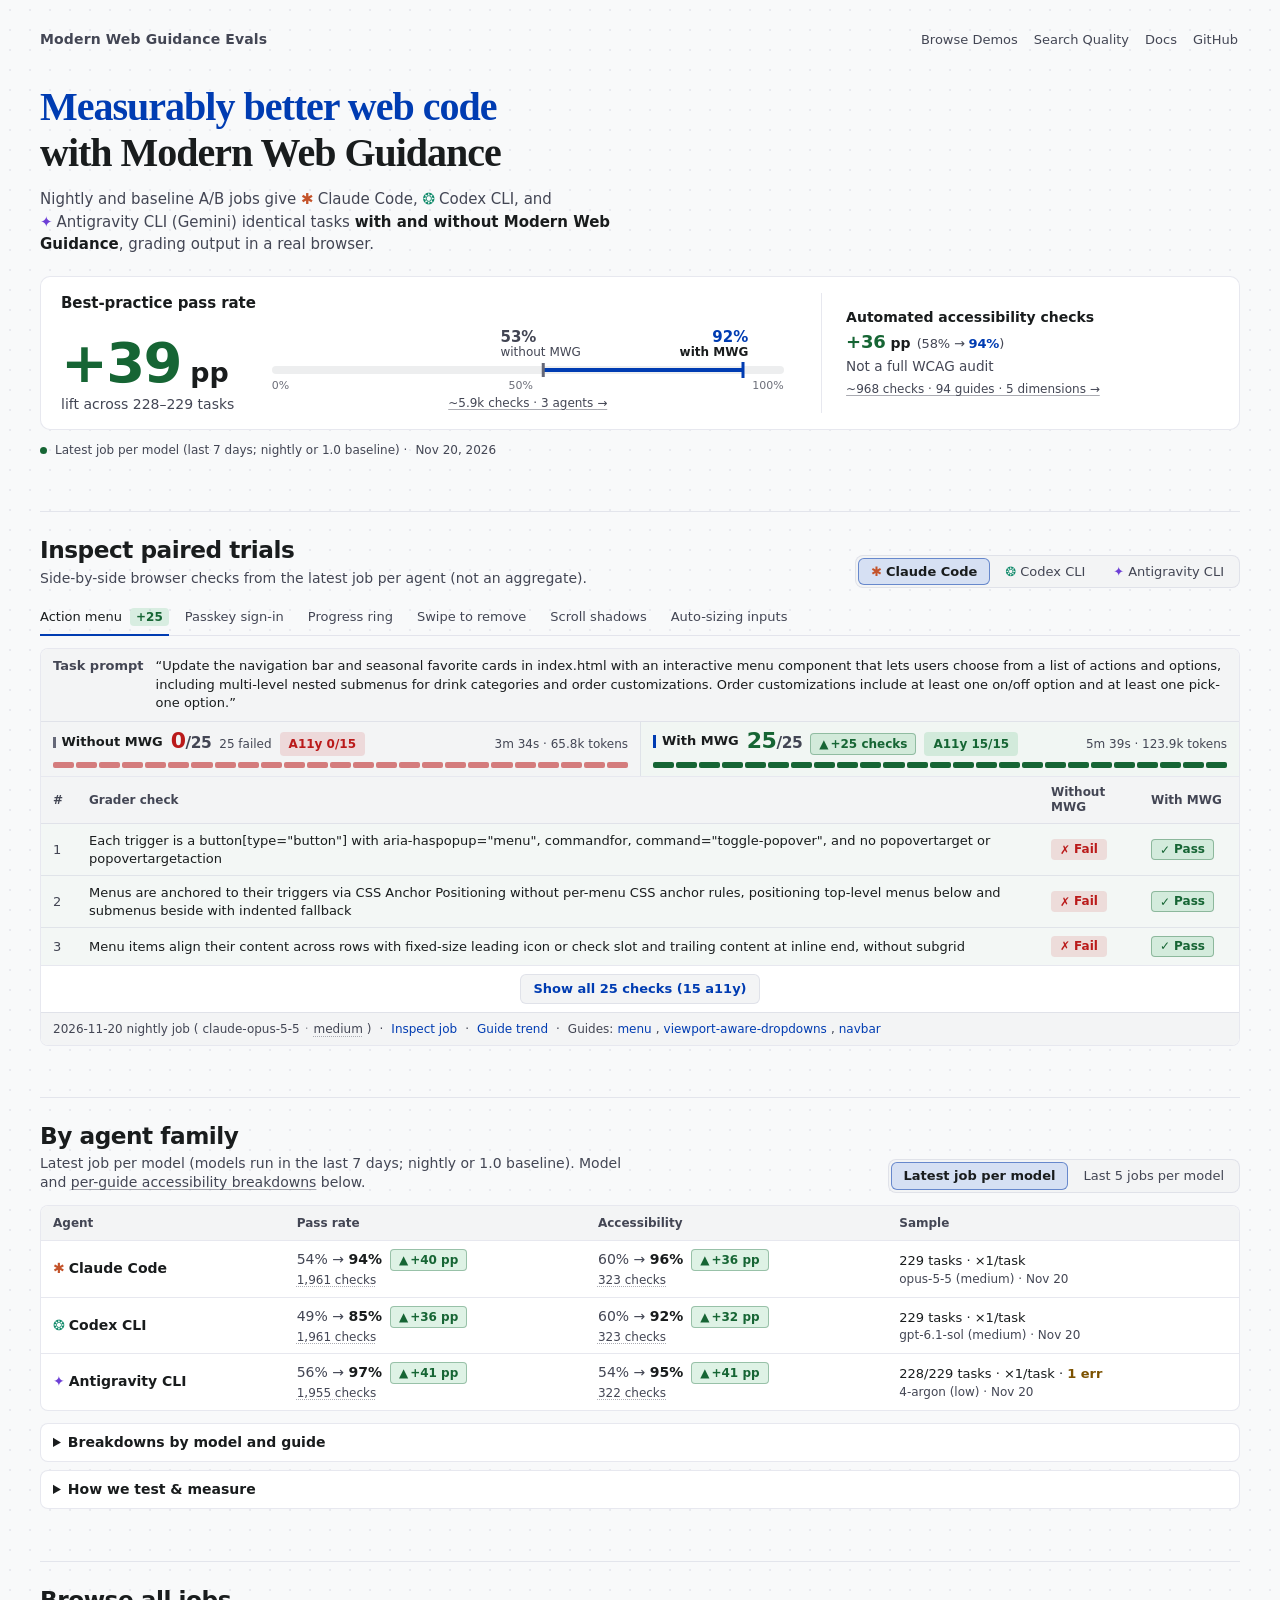
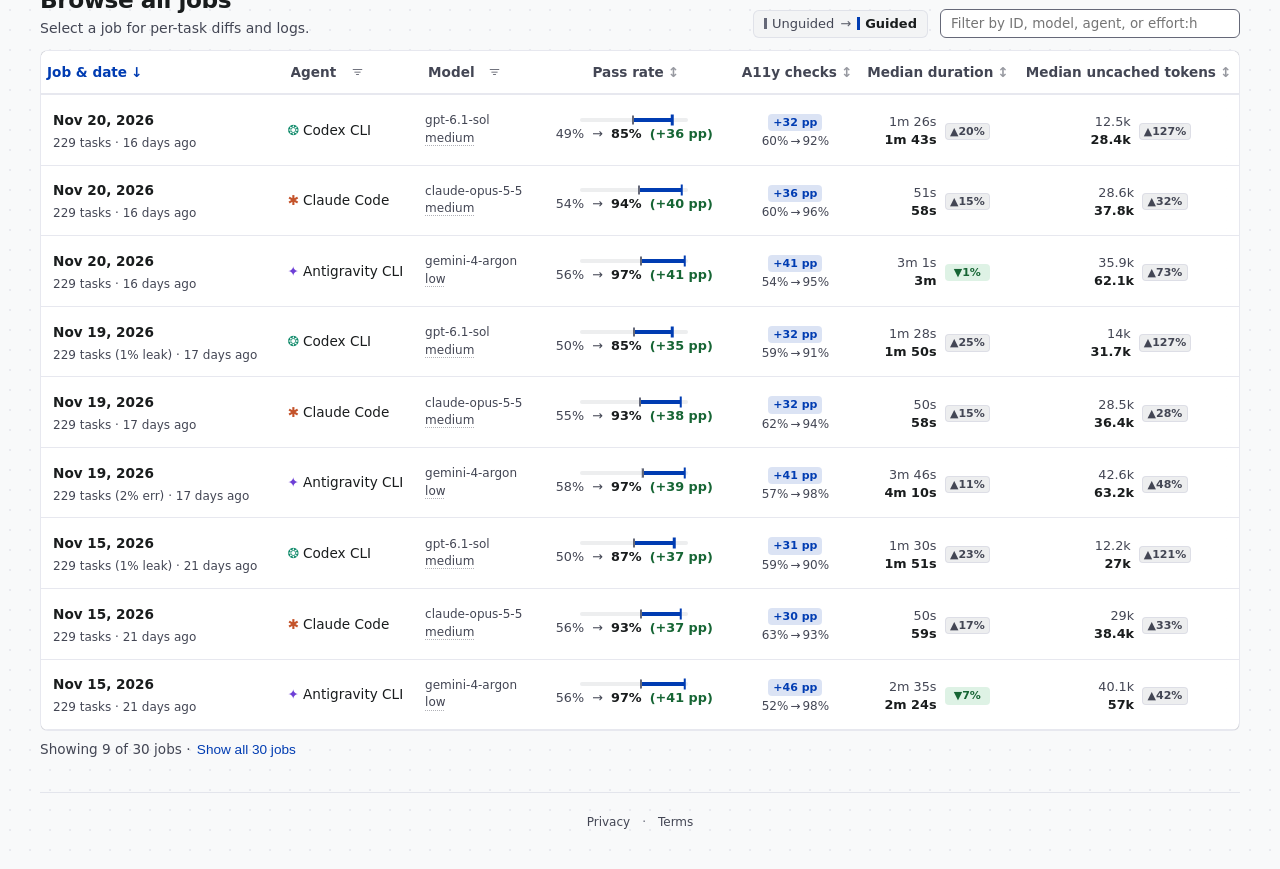
==== index.html @ 7ffd59d2 "Deploy Modern Web Guidance dashboard and demos to GitHub Pages" ====
<!DOCTYPE html>
<html lang="en">
<head>
  <meta charset="UTF-8">
  <meta name="viewport" content="width=device-width, initial-scale=1.0">
  <meta name="text-scale" content="scale">
  <meta name="referrer" content="strict-origin-when-cross-origin">
  <meta name="color-scheme" content="light dark">
  <meta name="theme-color" content="#f8f9fa" media="(prefers-color-scheme: light)">
  <meta name="theme-color" content="#111418" media="(prefers-color-scheme: dark)">
  <meta name="description" content="Modern Web Guidance Evaluation Dashboard: Compare guided vs. unguided AI coding agent pass rates, automated accessibility check pass rates, completion time, and token efficiency across benchmark jobs.">
  <meta property="og:site_name" content="Modern Web Guidance Evals">
  <meta property="og:type" content="website">
  <meta property="og:title" content="Modern Web Guidance Evals: Measurably better web code with Modern Web Guidance">
  <meta property="og:description" content="Compare guided vs. unguided AI coding agent pass rates, automated accessibility check pass rates, completion time, and token efficiency across benchmark jobs.">
  <meta property="og:url" content="https://googlechrome.github.io/modern-web-guidance-src/">
  <meta property="og:image" content="https://googlechrome.github.io/modern-web-guidance-src/og-image.png">
  <meta property="og:image:type" content="image/png">
  <meta property="og:image:width" content="2400">
  <meta property="og:image:height" content="1260">
  <meta property="og:image:alt" content="Modern Web Guidance Evals: Lantern logo beside a dumbbell chart illustrating paired A/B pass-rate lift with Modern Web Guidance across Claude Code, Codex CLI, and Antigravity CLI.">
  <meta name="twitter:card" content="summary_large_image">
  <meta name="twitter:title" content="Modern Web Guidance Evals: Measurably better web code with Modern Web Guidance">
  <meta name="twitter:description" content="Compare guided vs. unguided AI coding agent pass rates, automated accessibility check pass rates, completion time, and token efficiency across benchmark jobs.">
  <meta name="twitter:image" content="https://googlechrome.github.io/modern-web-guidance-src/og-image.png">
  <meta name="twitter:image:alt" content="Modern Web Guidance Evals: Lantern logo beside a dumbbell chart illustrating paired A/B pass-rate lift with Modern Web Guidance across Claude Code, Codex CLI, and Antigravity CLI.">
  <title>Modern Web Guidance Evals: Measurably better web code with Modern Web Guidance</title>
  <link rel="icon" type="image/svg+xml" href="favicon.svg">
  <link rel="preconnect" href="https://storage.googleapis.com" crossorigin>
  <link rel="stylesheet" href="dashboard.css">
  <link rel="stylesheet" href="landing.css">
  <link rel="stylesheet" href="hero.css">
  <link rel="stylesheet" href="showcase.css">
  <script src="https://accounts.google.com/gsi/client" async defer></script>
</head>
<body>
  <div class="landing-container">
    <header class="header-nav">
      <a href="#main-content" class="skip-link visually-hidden">Skip to main content</a>
      <div>
        <h1 class="landing-title">Modern Web Guidance Evals</h1>
      </div>
      <div class="header-actions">
        <nav class="header-links" aria-label="Project links">
          <a href="demos/" class="header-link">Browse Demos</a>
          <a href="search/" class="header-link">Search Quality</a>
          <a href="https://developer.chrome.com/docs/modern-web-guidance" class="header-link" rel="noopener">Docs</a>
          <a href="https://github.com/GoogleChrome/modern-web-guidance-src" class="header-link" rel="noopener">GitHub</a>
        </nav>
        <button id="auth-btn" class="secondary-btn" type="button" style="display: none;" aria-label="Sign in with Google">
          Sign in<span class="auth-btn-long"> with Google</span>
        </button>
      </div>
    </header>
    <main id="main-content" tabindex="-1">
      <section id="hero" class="hero" aria-labelledby="hero-heading" aria-busy="true">
        <div class="hero-top">
          <h2 id="hero-heading" class="hero-heading"><span class="hero-accent">Measurably better web code</span> with Modern Web Guidance</h2>
          <p class="hero-lede">
            Nightly and baseline A/B jobs give <span id="hero-lede-agents"><span class="agent-badge claude" aria-hidden="true">✱</span>Claude Code, <span class="agent-badge openai" aria-hidden="true">❂</span>Codex CLI, and <span class="agent-badge gemini" aria-hidden="true">✦</span>Antigravity CLI</span> identical tasks <strong>with and without Modern Web Guidance</strong>, grading output in a real browser.
          </p>
        </div>
        <p id="hero-live" class="visually-hidden" role="status" aria-live="polite"></p>
        <div id="hero-status" class="hero-status" hidden>
          <span id="hero-status-text"></span>
          <button id="hero-auth-btn" class="primary-btn" type="button" hidden>Sign in with Google</button>
        </div>
        <ul id="hero-takeaways" class="hero-takeaways" role="list" aria-label="Headline results">
          <li class="takeaway takeaway-primary" data-metric="overall">
            <h3 class="takeaway-label">Best-practice pass rate</h3>
            <p class="takeaway-figure">…</p>
            <p class="takeaway-statement">pass-rate lift</p>
            <p class="takeaway-qualifier">Loading…</p>
          </li>
          <li class="takeaway takeaway-secondary" data-metric="a11y">
            <h3 class="takeaway-label">Automated accessibility checks</h3>
            <p class="takeaway-figure">…</p>
            <p class="takeaway-statement">Not a full WCAG audit</p>
            <p class="takeaway-qualifier">Loading…</p>
          </li>
        </ul>
        <p id="hero-eyebrow" class="hero-eyebrow">Latest jobs per model · loading…</p>
      </section>
      <section id="ab-spotlight" class="ab-spotlight page-section" aria-labelledby="ab-spotlight-heading" aria-busy="true">
        <div class="ab-spotlight-header">
          <div class="ab-spotlight-titles">
            <h2 id="ab-spotlight-heading" class="ab-spotlight-heading section-heading">Inspect paired trials</h2>
            <p class="ab-spotlight-sub">Side-by-side browser checks from the latest job per agent (not an aggregate).</p>
          </div>
          <div class="ab-toolbar-controls">
            <fieldset id="ab-agent-pills" class="ab-agent-pills" aria-controls="ab-comparison-frame">
              <legend class="visually-hidden">Select coding agent</legend>
            </fieldset>
          </div>
        </div>
        <fieldset id="ab-task-pills" class="ab-task-pills" aria-controls="ab-comparison-frame">
          <legend class="visually-hidden">Select evaluation task</legend>
        </fieldset>
        <div id="ab-comparison-frame" class="ab-comparison-frame">
          <div class="ab-prompt-banner">
            <span class="ab-prompt-kicker">Task prompt</span>
            <p id="ab-prompt-text" class="ab-prompt-text">Loading task prompt…</p>
          </div>
          <div class="ab-scorecard-grid">
            <div id="ab-score-unguided" class="ab-score-card unguided" role="region" aria-label="Unguided trial evaluation result"></div>
            <div id="ab-score-guided" class="ab-score-card guided" role="region" aria-label="Guided trial evaluation result"></div>
          </div>
          <div id="ab-checks-content"></div>
          <div class="ab-frame-footer">
            <div id="ab-run-provenance" class="ab-run-provenance"></div>
          </div>
        </div>
      </section>
      <section id="agents-section" class="hero-agents page-section" aria-labelledby="agents-heading">
        <div class="hero-agents-header">
          <div class="hero-agents-intro">
            <h2 id="agents-heading" class="hero-agents-heading section-heading">By agent family</h2>
            <p class="hero-agents-note"><span id="hero-agents-window-note">Latest job per model (models run in the last 7 days; nightly or 1.0 baseline).</span> Model and <a href="#a11y-guides" class="takeaway-action-link" data-open-guides="a11y">per-guide accessibility breakdowns</a> below.</p>
          </div>
          <fieldset id="agents-window-toggle" class="window-pill-toggle" hidden>
            <legend class="visually-hidden">Agent summary window</legend>
            <label class="window-pill-btn"><input type="radio" name="agents-window" value="1" checked>Latest job per model</label>
            <label class="window-pill-btn"><input type="radio" name="agents-window" value="5" id="agents-window-multi"><span id="agents-window-multi-label">Last 5 jobs per model</span></label>
          </fieldset>
        </div>
        <div class="agent-table-wrap" tabindex="0" role="region" aria-labelledby="agent-table-caption">
          <table class="agent-table">
            <caption id="agent-table-caption" class="visually-hidden">Latest job per model by agent family. Unguided → guided.</caption>
            <thead>
              <tr>
                <th scope="col">Agent</th>
                <th scope="col">Pass rate</th>
                <th scope="col">Accessibility</th>
                <th scope="col">Sample</th>
              </tr>
            </thead>
            <tbody id="agent-table-body">
              <tr><th scope="row">Loading…</th><td data-label="Pass rate">—</td><td data-label="Accessibility">—</td><td data-label="Sample">—</td></tr>
            </tbody>
          </table>
        </div>
        <div class="hero-drawers">
          <details class="insights-drawer" id="breakdowns">
            <summary class="insights-summary">Breakdowns by model and guide</summary>
            <div class="insights-controls">
              <div class="insights-window">
                <label for="insights-limit-input">Last</label>
                <input type="number" id="insights-limit-input" value="5" min="1" max="365" autocomplete="off">
                <span>days</span>
                <label class="toggle-label" for="insights-show-all-check"><input type="checkbox" id="insights-show-all-check"> All jobs</label>
              </div>
              <fieldset class="metric-mode-toggle">
                <legend class="visually-hidden">Comparison check scope</legend>
                <label id="insights-mode-all" class="metric-mode-btn"><input type="radio" name="insights-mode" value="all" checked>All checks</label>
                <label id="insights-mode-a11y" class="metric-mode-btn"><input type="radio" name="insights-mode" value="a11y">Accessibility checks</label>
              </fieldset>
            </div>
            <div id="insights-container" class="insights-grid"></div>
          </details>
          <details class="hero-method" id="hero-method">
            <summary>How we test &amp; measure</summary>
            <div class="hero-method-body">
              <dl>
                <div class="method-item">
                  <dt>Controlled A/B tasks</dt>
                  <dd>Each task pairs a starter web app with a feature prompt (for example, "add search-term highlighting"). Every agent, model, and prompt runs twice: once <strong>without MWG</strong> and once <strong>with MWG</strong> installed as a skill.</dd>
                </div>
                <div class="method-item">
                  <dt>Grading &amp; pass rate</dt>
                  <dd>Playwright opens the finished app in a real browser and checks the DOM, styles, and source against each requirement. Pass rate is checks passed divided by checks run (trials that encounter an infrastructure error or time out before grading are left out, along with their paired trial). Lift is shown in <strong>percentage points (pp)</strong>: 25% → 90% is +65 pp.</dd>
                </div>
                <div class="method-item">
                  <dt>Do graders penalize valid alternative code in "Without MWG"?</dt>
                  <dd>Graders assert rendered browser behavior and spec-compliant accessibility semantics (such as computed roles, focus movement, and keyboard interaction) rather than guide-specific variable names or markup structure. When an audit finds a grader that rejects a valid alternative implementation, we broaden the check in the <a href="https://github.com/GoogleChrome/modern-web-guidance-src" rel="noopener">open-source repository</a> and re-score the job.</dd>
                </div>
                <div class="method-item">
                  <dt>Why isn't "With MWG" 100%?</dt>
                  <dd>Task prompts never mention MWG, so the agent has to recognize when a guide applies and follow every detail. Misses come from skipped steps (such as an older-browser fallback), missed guide lookups (see <a href="search/">Search Quality</a>), or strict grader edge cases.</dd>
                </div>
                <div class="method-item">
                  <dt>Automated accessibility checks</dt>
                  <dd>Pass rate across automated browser checks verifying foundational platform mechanics across five dimensions: keyboard support, focus and <code>inert</code>, <code>prefers-reduced-motion</code> and contrast, ARIA roles and states, and form labels. Automated checks catch common AI omissions in code but only cover a subset of accessibility requirements—they do not measure full WCAG compliance or replace manual and assistive-technology testing.</dd>
                </div>
                <div class="method-item">
                  <dt>Task duration</dt>
                  <dd>Median coding time per task, excluding browser grading. Reported per agent because CLIs run differently.</dd>
                </div>
                <div class="method-item">
                  <dt>Token usage (uncached)</dt>
                  <dd>Multi-step agents re-send cached conversation history on every turn, inflating raw totals. We report <strong>uncached tokens</strong> (<code>total − cached</code>) to measure new input and output per task.</dd>
                </div>
                <div class="method-item">
                  <dt>Canonical benchmark jobs (nightly &amp; 1.0 baseline)</dt>
                  <dd>Automated nightly jobs (<code>nightly-&lt;date&gt;-&lt;agent&gt;</code>) and curated 1.0 baseline evaluations run the full task set. Headline numbers pool the <span id="method-recent-n">latest job per model</span> across agent families for models run in the last 7 days<span id="method-agents"></span>.</dd>
                </div>
                <div class="method-item">
                  <dt>Open-source benchmark</dt>
                  <dd>Guides, base apps, prompts, and Playwright graders live in <a href="https://github.com/GoogleChrome/modern-web-guidance-src" rel="noopener">GoogleChrome/modern-web-guidance-src</a>.</dd>
                </div>
              </dl>
            </div>
          </details>
        </div>
      </section>

      <section id="browse-section" class="browse-section page-section" aria-labelledby="browse-heading">
        <div class="browse-header">
          <div class="browse-intro">
            <h2 id="browse-heading" class="browse-title section-heading">Browse all jobs</h2>
            <p class="browse-subtitle">Select a job for per-task diffs and logs.</p>
          </div>
          <div class="browse-controls">
            <p class="runs-metric-pill" aria-hidden="true">
              <span class="runs-metric-item unguided"><span class="legend-dot unguided"></span>Unguided</span>
              <span class="runs-metric-arrow">→</span>
              <strong class="runs-metric-item guided"><span class="legend-dot guided"></span>Guided</strong>
            </p>
            <label class="toggle-label" for="scheduled-only-check" id="scheduled-only-label">
              <input type="checkbox" id="scheduled-only-check" checked>
              Scheduled only
            </label>
            <input type="search" id="filter-search" class="eval-filter-input" list="runs-filter-datalist" placeholder="Filter by ID, model, agent, or effort:high…" autocomplete="off" aria-label="Filter jobs by ID, model, agent, or effort">
            <datalist id="runs-filter-datalist"></datalist>
          </div>
        </div>
        <div class="mobile-suites-controls" aria-label="Sort and filter jobs">
          <label for="mobile-sort-select" class="visually-hidden">Sort jobs</label>
          <select id="mobile-sort-select" class="header-filter-select header-filter-select-left">
            <option value="date:desc">Sort: Newest</option>
            <option value="date:asc">Sort: Oldest</option>
            <option value="uplift:desc">Sort: Pass-rate lift</option>
            <option value="a11y:desc">Sort: A11y lift</option>
            <option value="time:asc">Sort: Shortest duration</option>
            <option value="tokens:asc">Sort: Fewest tokens</option>
          </select>
          <label for="mobile-filter-agent" class="visually-hidden">Filter jobs by agent</label>
          <select id="mobile-filter-agent" class="header-filter-select header-filter-select-left">
            <option value="all">All agents</option>
            <optgroup label="Select agent" id="mobile-filter-agent-group"></optgroup>
          </select>
        </div>
        <div class="suites-table-container">
          <table class="suites-table">
            <caption class="visually-hidden">Evaluation jobs comparing unguided and guided results. Pass-rate change in percentage points (pp); duration and token change in %, lower is better.</caption>
            <thead>
              <tr>
                <th scope="col" class="col-suite" aria-sort="descending"><button type="button" class="sort-btn" data-sort="date">Job &amp; date</button></th>
                <th scope="col" class="col-agent">
                  <label for="filter-agent" class="visually-hidden">Filter by agent</label>
                  <select id="filter-agent" class="header-filter-select header-filter-select-left"><option value="all">Agent</option><optgroup label="Select agent" id="filter-agent-group"></optgroup></select>
                </th>
                <th scope="col" class="col-model">
                  <label for="filter-model" class="visually-hidden">Filter by model</label>
                  <select id="filter-model" class="header-filter-select header-filter-select-left"><option value="all">Model</option><optgroup label="Select model" id="filter-model-group"></optgroup></select>
                </th>
                <th scope="col" class="col-metric"><button type="button" class="sort-btn" data-sort="uplift">Pass rate</button></th>
                <th scope="col" class="col-metric"><button type="button" class="sort-btn" data-sort="a11y">A11y checks</button></th>
                <th scope="col" class="col-metric"><button type="button" class="sort-btn" data-sort="time">Median duration</button></th>
                <th scope="col" class="col-metric"><button type="button" class="sort-btn" data-sort="tokens">Median uncached tokens</button></th>
                <th scope="col" id="header-source">
                  <label for="filter-source" class="visually-hidden">Filter by source</label>
                  <select id="filter-source" class="header-filter-select"><option value="all">Source</option><optgroup label="Select source"><option value="local">Local</option><option value="remote">Remote</option></optgroup></select>
                </th>
              </tr>
            </thead>
            <tbody id="suites-list"></tbody>
          </table>
        </div>
        <p id="suites-count" class="suites-count" aria-live="polite"></p>
      </section>

      <div id="empty-state" class="empty-state" hidden>
        <p>No evaluation jobs found yet. Run an evaluation to get started.</p>
      </div>
    </main>

    <footer class="site-legal-footer">
      <nav aria-label="Legal and privacy links" class="site-legal-nav">
        <a href="https://policies.google.com/privacy" class="site-legal-link" rel="noopener">Privacy</a>
        <span class="site-legal-sep" aria-hidden="true">·</span>
        <a href="https://policies.google.com/terms" class="site-legal-link" rel="noopener">Terms</a>
      </nav>
    </footer>
  </div>

  <div id="barbell-tooltip" class="barbell-tooltip" popover="hint" role="tooltip"></div>
  <div id="effort-tooltip" class="hint-popover" popover="hint" role="tooltip"></div>

  <script type="module">
    // Conditional polyfills for popover (#filter-menu, #barbell-tooltip, hint popovers), CSS anchor
    // positioning, and interestfor (barbell preview, breakdown hints), only loaded where the native feature is missing.
    // Vendored copies (MWG secure-external-subresources): this origin holds the GCS OAuth token, so it
    // must not run unpinned third-party code from a CDN. See vendor/README.md for versions.
    // Known polyfill limit: its touch long-press only matches button[interestfor], so without native
    // interestfor (Firefox, Safari) the <a interestfor> triggers (.uplift-link, .a11y-link,
    // .pivot-link) don't preview on touch. Their content stays reachable by following the link.
    if (!HTMLButtonElement.prototype.hasOwnProperty("interestForElement")) {
      import("./vendor/interestfor.js").catch(() => {});
    }
    if (!HTMLElement.prototype.hasOwnProperty("popover")) {
      import("./vendor/popover-polyfill.js").catch(() => {});
    }
    if (!("anchorName" in document.documentElement.style)) {
      import("./vendor/css-anchor-positioning.js").catch(() => {});
    }
  </script>
  <script type="module" src="analytics.js"></script>
  <script type="module" src="hero.js"></script>
  <script type="module" src="showcase.js"></script>
  <script type="module" src="landing.js"></script>
</body>
</html>
---- dashboard.css ----
/* this file is shared by both landing and dashboard */
/* its also the only styles loaded for dashboard */

@layer reset, base, theme, components, utilities;
@layer reset {
*, *::before, *::after { box-sizing: border-box; }
}

:root {
  color-scheme: light dark;
  --color-surface: light-dark(#f8f9fa, #111418);
  --color-surface-container-lowest: light-dark(#ffffff, #1b1f25);
  --color-surface-container-low: light-dark(#f3f4f5, #1f242b);
  --color-surface-container: light-dark(#edeeef, #272d35);
  --color-on-surface: light-dark(#191c1d, #e4e7ec);
  --color-on-surface-variant: light-dark(#434654, #aeb4c0);
  --color-primary: light-dark(#003cb2, #a9c4ff);
  --color-primary-container: light-dark(#2454d4, #2e62e0);
  --color-on-primary: light-dark(#ffffff, #0b1a3f);
  --color-outline: light-dark(#656878, #8b8f9c);
  --color-outline-variant: light-dark(rgba(196, 197, 215, 0.4), rgba(196, 197, 215, 0.18));
  --color-accent-success: light-dark(#166534, #5fd38a);
  --color-accent-success-bg: light-dark(rgba(22, 163, 74, 0.14), rgba(95, 211, 138, 0.16));
  --color-accent-failure: light-dark(#ba1a1a, #ff8a80);
  --color-accent-failure-bg: light-dark(rgba(186, 26, 26, 0.12), rgba(255, 138, 128, 0.16));
  --color-accent-warning: light-dark(#7c5200, #d29922);
  --color-accent-warning-bg: light-dark(rgba(124, 82, 0, 0.12), rgba(210, 153, 34, 0.16));
  --color-accent-leak: light-dark(#6d28d9, #c4b5fd);
  --color-accent-leak-bg: light-dark(rgba(109, 40, 217, 0.12), rgba(196, 181, 253, 0.16));
  --color-shadow: light-dark(rgba(0, 0, 0, 0.15), rgba(0, 0, 0, 0.55));
  --color-grid-dot: light-dark(rgba(196, 197, 215, 0.3), rgba(196, 197, 215, 0.08));

  /* Border Radius */
  --radius-default: 6px;

  /* Legacy Mapping for Smooth Transition */
  --bg-color: var(--color-surface);
  --bg-primary: var(--color-surface);
  --bg-secondary: var(--color-surface-container-low);
  --bg-tertiary: var(--color-surface-container);
  --card-bg: var(--color-surface-container-lowest);
  --text-primary: var(--color-on-surface);
  --text-secondary: var(--color-on-surface-variant);
  --accent-color: var(--color-primary);
  --accent-primary: var(--color-primary);
  --accent-success: var(--color-accent-success);
  --accent-failure: var(--color-accent-failure);
  --accent-warning: var(--color-accent-warning);
  --border-color: var(--color-outline-variant);
  --color-field-border: var(--color-outline);
  --hover-bg: var(--color-surface-container-low);
  --glass-bg: light-dark(rgba(255, 255, 255, 0.7), rgba(27, 31, 37, 0.7));

  /* Typography Fallbacks */
  --font-sans: system-ui, -apple-system, BlinkMacSystemFont, "Segoe UI", Roboto, sans-serif;
  --font-serif: Georgia, "Times New Roman", Times, serif;

  /* Spacing Primitives */
  --space-1: 0.25rem;
  --space-2: 0.5rem;
  --space-3: 0.75rem;
  --space-4: 1rem;
  --space-5: 1.25rem;
  --space-6: 1.5rem;
  --space-8: 2rem;

  /* Spacing Tokens Mapping */
  --spacing-xxs: var(--space-1);
  --spacing-xs: var(--space-1);
  --spacing-sm: var(--space-2);
  --spacing-md: var(--space-2);
  --spacing-lg: var(--space-3);
  --spacing-xl: var(--space-3);
  --spacing-xxl: var(--space-4);
  --spacing-xxxl: var(--space-5);
  --spacing-giant: var(--space-8);

  /* Font Size Tokens */
  --font-xs: 0.75rem;
  --font-sm: 0.75rem;
  --font-base: 0.8rem;
  --font-md: 0.85rem;
  --font-lg: 0.9rem;
  --font-xl: 1rem;
}

@supports not (color: light-dark(#000, #fff)) {
:root { --color-surface: #f8f9fa; --color-surface-container-lowest: #ffffff; --color-surface-container-low: #f3f4f5; --color-surface-container: #edeeef; --color-on-surface: #191c1d; --color-on-surface-variant: #434654; --color-primary: #003cb2; --color-primary-container: #2454d4; --color-on-primary: #ffffff; --color-outline: #656878; --color-outline-variant: rgba(196, 197, 215, 0.4); --color-accent-success: #166534; --color-accent-success-bg: rgba(22, 163, 74, 0.14); --color-accent-failure: #ba1a1a; --color-accent-failure-bg: rgba(186, 26, 26, 0.12); --color-accent-warning: #7c5200; --color-accent-warning-bg: rgba(124, 82, 0, 0.12); --color-accent-leak: #6d28d9; --color-accent-leak-bg: rgba(109, 40, 217, 0.12); --color-shadow: rgba(0, 0, 0, 0.15); --color-grid-dot: rgba(196, 197, 215, 0.3); --glass-bg: rgba(255, 255, 255, 0.7); }
  @media (prefers-color-scheme: dark) {
:root { --color-surface: #111418; --color-surface-container-lowest: #1b1f25; --color-surface-container-low: #1f242b; --color-surface-container: #272d35; --color-on-surface: #e4e7ec; --color-on-surface-variant: #aeb4c0; --color-primary: #a9c4ff; --color-primary-container: #2e62e0; --color-on-primary: #0b1a3f; --color-outline: #8b8f9c; --color-outline-variant: rgba(196, 197, 215, 0.18); --color-accent-success: #5fd38a; --color-accent-success-bg: rgba(95, 211, 138, 0.16); --color-accent-failure: #ff8a80; --color-accent-failure-bg: rgba(255, 138, 128, 0.16); --color-accent-warning: #d29922; --color-accent-warning-bg: rgba(210, 153, 34, 0.16); --color-accent-leak: #c4b5fd; --color-accent-leak-bg: rgba(196, 181, 253, 0.16); --color-shadow: rgba(0, 0, 0, 0.55); --color-grid-dot: rgba(196, 197, 215, 0.08); --glass-bg: rgba(27, 31, 37, 0.7); }
  }
}
::selection { background: color-mix(in oklab, var(--color-primary) 22%, transparent); color: var(--color-on-surface); }
@media (prefers-reduced-motion: reduce) {
.secondary-btn, .stat-card, .test-card, .pass-rate-fill, .task-accordion, .task-accordion-header, .dog-ear-card, .hint-popover, .mode-toggle-btn, .metric-mode-btn, .suite-table-row, .suite-table-row th, .insights-table tr, .pivot-filter-btn, .sort-btn, .header-filter-select, .tooltip-container, .sort-direction-btn, button.effort-chip, .insights-effort-split-btn, #dumbbell-chart text { transition: none !important; animation: none !important; transform: none !important; }
}
body {
  font-family: var(--font-sans);
  color: var(--color-on-surface);
  background-color: var(--color-surface);
  min-block-size: 100dvh;
  margin: 0;
  padding: 20px;
  background-image: radial-gradient(var(--color-grid-dot) 1px, transparent 1px);
  background-size: 20px 20px;
  line-height: 1.5;
}

.container {
  max-width: 1200px;
  margin: 0 auto;
}

header {

}

header > div > div {
  flex-grow: 1;
}

h1, h2 {
  font-family: var(--font-serif);
  text-wrap: balance;
}

h1 {
  font-size: 2.5rem;
  margin-bottom: 8px;
}

#summary-stats {
  display: flex;
  gap: 20px;
}

.stat-card {
  background: var(--color-surface-container-lowest);
  padding: 1.5rem;
  border-radius: var(--radius-default);
  border: 1px solid var(--color-outline-variant);
  position: relative;
  flex: 1;
}

.stat-card::before {
  content: '';
  position: absolute;
  top: -1px;
  left: -1px;
  width: 12px;
  height: 12px;
  border-top: 1px solid var(--color-primary);
  border-left: 1px solid var(--color-primary);
  pointer-events: none;
}

.stat-value {
  font-size: 3rem;
  font-weight: bold;
  display: block;
}

.stat-label {
  color: var(--text-secondary);
  text-transform: uppercase;
  letter-spacing: 1px;
  font-size: 0.875rem;
}

.chart-container {
  position: relative;
  margin-bottom: 1rem;
}

.dog-ear-card {
  position: relative;
  background: var(--color-surface-container-lowest);
  border: 1px solid var(--color-outline-variant);
}

.discipline-chart-segment {
  break-inside: avoid;
  margin-bottom: 32px;
  background: var(--color-surface-container-lowest);
  padding-bottom: 8px;
  /* i have no idea why the 'hidden auto' inline style is there but whatever */
  overflow: visible !important
}

.dog-ear-card::before {
  content: '';
  position: absolute;
  top: -6px;
  left: -6px;
  width: 12px;
  height: 12px;
  border-top: 1px solid var(--color-primary);
  border-left: 1px solid var(--color-primary);
  pointer-events: none;
  z-index: 100;
}

.chart-container.hidden {
  display: none;
}

#dumbbell-chart {
  width: 100%;
  height: 100%;
  margin: 4px 0;
}

#dashboard-grid {
  display: flex;
  flex-direction: column;
  gap: 8px;
}

.test-card {
  background: var(--card-bg);
  border: 1px solid var(--border-color);
  border-radius: 8px;
  padding: 20px;
  transition: transform 0.2s, box-shadow 0.2s;
  cursor: pointer;
}

.test-card:hover {
  transform: translateY(-2px);
  box-shadow: 0 4px 12px rgba(0, 0, 0, 0.5);
  background: var(--hover-bg);
}

.test-card h3 {
  margin-top: 0;
  color: var(--text-primary);
}

.pass-rate-bar {
  height: 8px;
  background: var(--border-color);
  border-radius: 4px;
  overflow: hidden;
  margin: 8px 0;
}

.pass-rate-fill {
  height: 100%;
  transition: width 0.5s ease;
}

.details-btn {
  display: inline-block;
  color: var(--color-primary);
  text-decoration: none;
  margin-top: 8px;
  font-size: 0.9rem;
}

dialog#modal {
  background: transparent;
  border: none;
  padding: 0;
  max-inline-size: 900px;
  inline-size: 90%;
  max-block-size: 90dvh;
  border-radius: 12px;
  color: var(--text-primary);
  overflow: auto;
  overscroll-behavior: contain;
  opacity: 0;
  transform: translateY(12px) scale(0.98);
  transition-property: opacity, transform, display, overlay;
  transition-duration: 0.2s;
  transition-timing-function: ease-out;
  transition-behavior: allow-discrete;
}

dialog#modal:modal {
  overscroll-behavior: contain;
}

dialog#modal[open] {
  opacity: 1;
  transform: translateY(0) scale(1);

@starting-style { opacity: 0; transform: translateY(12px) scale(0.98); }
}

dialog#modal::backdrop {
  overflow: hidden;
  overscroll-behavior: contain;
  background-color: rgba(0, 0, 0, 0);
  backdrop-filter: blur(2px);
  transition-property: background-color, display, overlay;
  transition-duration: 0.2s;
  transition-timing-function: ease-out;
  transition-behavior: allow-discrete;
}

dialog#modal[open]::backdrop {
  background-color: rgba(0, 0, 0, 0.75);

  @starting-style {
    background-color: rgba(0, 0, 0, 0);
  }
}

@media (prefers-reduced-motion: reduce) {
  dialog#modal,
  dialog#modal::backdrop {
    transform: none;
    transition-duration: 0.05s;
  }

  @starting-style {
dialog#modal[open] { transform: none; }
  }
}

.modal-content {
  background-color: var(--card-bg);
  outline: 1px solid var(--border-color);
  border-radius: 12px;
  padding: 32px;
  position: relative;
  max-block-size: 90dvh;
  overflow-y: auto;
  overscroll-behavior: contain;
  box-sizing: border-box;
  box-shadow: 0 20px 50px var(--color-shadow);
}
.close-modal-form {
  margin: 0;
}

.close-modal {
  background: transparent;
  border: none;
  color: var(--text-secondary);
  position: absolute;
  inset-block-start: 20px;
  inset-inline-end: 20px;
  font-size: 1.75rem;
  font-weight: bold;
  cursor: pointer;
  line-height: 1;
  padding: 4px;
  border-radius: 50%;
  transition: background-color 0.2s, color 0.2s;
  display: flex;
  align-items: center;
  justify-content: center;
  inline-size: 44px;
  block-size: 44px;
}

.close-modal:hover {
  color: var(--text-primary);
  background: var(--hover-bg);
}

.close-modal:focus-visible {
  background: var(--hover-bg);
  color: var(--text-primary);
  outline: 2px solid var(--color-primary);
  outline-offset: 2px;
}

/* Run Details in Modal */
.run-detail {
  margin-bottom: 20px;
  border: 1px solid var(--border-color);
  border-radius: 6px;
  overflow: hidden;
}

.run-header {
  background: var(--hover-bg);
  padding: 8px 16px;
  display: flex;
  justify-content: space-between;
  align-items: center;
}

.run-header a {
  color: var(--color-primary);
  text-decoration: none;
  font-size: 0.9rem;
}

.check-list {
  list-style: none;
  padding: 0;
  margin: 0;
}

.check-item {
  padding: 8px 16px;
  border-bottom: 1px solid var(--border-color);
  display: flex;
  align-items: flex-start;
  gap: 8px;
}

.check-item:last-child {
  border-bottom: none;
}

.check-status {
  font-size: 1.2rem;
}

.check-message {
  font-family: monospace;
  font-size: 0.9rem;
  color: var(--text-secondary);
}

.color-green {
  color: var(--accent-success);
}

.color-red {
  color: var(--accent-failure);
}

.bg-green {
  background-color: var(--accent-success);
}

.matching-guide {
  background-color: var(--color-accent-success-bg);
  color: var(--accent-success);
  border: 1px solid var(--color-accent-success);
}

.default-guide {
  background-color: var(--color-surface-container-low);
  color: var(--text-primary);
  border: 1px solid var(--border-color);
}

.bg-red {
  background-color: var(--accent-failure);
}

.dashboard-footer {
  margin-top: 40px;
  padding-top: 20px;
  border-top: 1px solid var(--border-color);
  text-align: center;
}

.secondary-btn {
  background-color: var(--card-bg);
  border: 1px solid var(--border-color);
  border-radius: var(--radius-default);
  color: var(--text-primary);
  display: inline-flex;
  align-items: center;
  justify-content: center;
  gap: 8px;
  margin-bottom: 2rem;
  padding: 8px 12px;
  font-family: var(--font-sans);
  font-size: var(--font-md);
  font-weight: 600;
  line-height: 1.2;
  cursor: pointer;
  transition: background-color 0.15s ease-out, border-color 0.15s ease-out;
}

.secondary-btn svg { display: block; flex-shrink: 0; }

.secondary-btn:hover {
  background-color: var(--hover-bg);
  border-color: var(--text-secondary);
}

/* Log Modal Content */
.log-content {
  background: var(--color-surface-container-low);
  color: var(--color-on-surface);
  padding: 16px;
  border-radius: 6px;
  font-family: monospace;
  font-size: 0.9rem;
  white-space: pre-wrap;
  overflow-x: auto;
  border: 1px solid var(--border-color);
}

/* Diff View Styles */
.diff-container {
  font-family: ui-monospace, SFMono-Regular, SF Mono, Menlo, Monaco, Consolas, "Liberation Mono", "Courier New", monospace;
  font-size: 0.8rem;
  white-space: pre-wrap;
  word-break: break-word;
  overflow-wrap: anywhere;
  background: var(--color-surface-container-low);
  color: var(--color-on-surface);
  padding: 16px;
  border-radius: 6px;
  overflow-x: auto;
  border: 1px solid var(--border-color);
  line-height: 1.4;
}

.diff-added {
  background-color: var(--color-accent-success-bg);
  color: var(--color-accent-success);
  display: block;
}

.diff-removed {
  background-color: var(--color-accent-failure-bg);
  color: var(--color-accent-failure);
  display: block;
  text-decoration: line-through;
}

.diff-unchanged {
  color: var(--color-on-surface-variant);
  display: block;
}

/* Widening the dialog for diff view */
dialog#modal.diff-modal {
  max-inline-size: 1200px;
  inline-size: 95dvw;
}

.modal-content.diff-modal {
  width: 100%;
  padding: 20px;
}

.diff-separator {
  background-color: var(--color-surface-container);
  color: var(--text-secondary);
  padding: 4px;
  text-align: center;
  font-size: 0.85em;
  user-select: none;
}
:is(.log-content, .diff-container, .diff-fallback-pre) :is(code, samp) { font: inherit; }
dialog#modal.frame-modal { max-inline-size: 1200px; inline-size: 95dvw; }
.modal-content.frame-modal { padding: 20px; }
.frame-esc-hint { margin: 8px 0 0; font-size: var(--font-sm); color: var(--text-secondary); }
.artifact-frame {
  display: block;
  inline-size: 100%;
  block-size: min(75dvh, 900px);
  margin-block-start: 12px;
  border: 1px solid var(--border-color);
  border-radius: 6px;
  background: #fff;
}

/* Dumbbell Chart & Tooltip */
.chart-tooltip {
  position: fixed;
  inset: auto;
  margin: 0;
  border: none;
  max-inline-size: min(460px, calc(100dvw - 16px));
  box-sizing: border-box;
  background: var(--color-surface-container-lowest);
  color: var(--color-on-surface);
  padding: 8px 12px;
  border-radius: 6px;
  font-size: 0.8rem;
  pointer-events: auto;
  overflow: visible;
  outline: 1px solid var(--color-outline-variant);
  box-shadow: 0 8px 24px var(--color-shadow);
  line-height: 1.4;
  margin-inline-end: 8px;
  position-anchor: --dumbbell-row;
  top: calc(anchor(bottom) + 6px);
  left: anchor(left);
  position-visibility: anchors-visible;
  position-try-fallbacks: flip-block, flip-inline, flip-block flip-inline, --dc-edge-below, --dc-edge-above;
}
@position-try --dc-edge-below { top: calc(anchor(bottom) + 6px); bottom: auto; left: 8px; right: auto; }
@position-try --dc-edge-above { top: auto; bottom: calc(anchor(top) + 6px); left: 8px; right: auto; }
.dc-anchor {
  position: absolute;
  pointer-events: none;
  anchor-name: --dumbbell-row;
}

#dumbbell-chart text {
  transition: fill 0.2s ease, filter 0.2s ease;
  user-select: none;
}

/* Accordion Task List */
.task-accordion {
  background: var(--card-bg);
  border: 1px solid var(--border-color);
  border-bottom: 0;
  overflow: hidden;
  transition: transform 0.2s, box-shadow 0.2s;
  content-visibility: auto;
  contain-intrinsic-block-size: auto 3.5rem;
}
@media (width < 48rem) {
.task-accordion { contain-intrinsic-block-size: auto 5.5rem; }
}

.task-accordion:last-child {
  border-bottom-width: 1px;
}

.task-accordion.open {
  box-shadow: inset 2px 0 0 0 var(--color-primary);
}

.feature-chip {
  font-family: monospace;
  font-size: 0.72rem;
  color: var(--text-secondary);
  border: 1px solid var(--border-color);
  background: var(--color-surface-container-low);
  padding: 1px 6px;
  border-radius: 4px;
  display: inline-flex;
  align-items: center;
  font-weight: normal;
  text-transform: none;
}

.task-app-tag {
  font-weight: 400;
  color: var(--text-secondary);
  font-size: 0.76rem;
}

.row-category-tag {
  font-size: 0.72rem;
  font-weight: 500;
  color: var(--text-secondary);
  background: var(--color-surface-container-low);
  border: 1px solid var(--border-color);
  padding: 1px 6px;
  border-radius: 4px;
}

.dashboard-grid:not(.is-sorted-flat) .row-category-tag {
  display: none;
}

.dashboard-grid:not(.is-sorted-flat) .task-badges-row:not(:has(> :not(.row-category-tag))) {
  display: none;
}

.dashboard-grid {
  --evals-cols: minmax(0, 1fr) 72px 72px 84px 190px 88px;
}

.dashboard-grid.is-a11y-mode {
  --evals-cols: minmax(0, 1fr) 72px 84px 190px 88px;
}

.evals-table-header {
  position: sticky;
  top: 0;
  z-index: 5;
  display: grid;
  grid-template-columns: var(--evals-cols);
  align-items: end;
  gap: 10px 20px;
  padding: 10px 16px;
  background: var(--color-surface-container-low);
  border: 1px solid var(--border-color);
  border-radius: 8px;
  font-size: 0.74rem;
  font-weight: 600;
  text-transform: uppercase;
  letter-spacing: 0.04em;
  color: var(--text-secondary);
}

.evals-table-header + .task-accordion {
  border-top: 0;
}

.eval-col-a11y,
.eval-col-time,
.eval-col-tokens,
.eval-col-uplift {
  text-align: right;
  display: flex;
  flex-direction: column;
  align-items: flex-end;
}

.eval-col-dumbbell {
  text-align: center;
  display: flex;
  flex-direction: column;
  align-items: center;
}

.eval-col-sub {
  display: block;
  font-size: 0.66rem;
  font-weight: 400;
  text-transform: none;
  letter-spacing: normal;
  color: var(--text-secondary);
  opacity: 0.85;
}

.eval-col-sort-btn {
  appearance: none;
  background: none;
  border: 0;
  padding: 0;
  font: inherit;
  color: inherit;
  text-transform: inherit;
  letter-spacing: inherit;
  cursor: pointer;
  display: inline-flex;
  flex-direction: column;
  align-items: center;
}

.eval-col-sort-btn:hover,
.eval-col-sort-btn.active {
  color: var(--color-primary);
}

.eval-category-section {
  margin-top: 12px;
  border: 1px solid var(--border-color);
  border-radius: 8px;
  overflow: hidden;
  background: var(--card-bg);
}

.eval-category-section.collapsed .eval-category-body {
  display: none;
}

.eval-category-section.collapsed .eval-category-header .chevron {
  transform: rotate(-90deg);
}

.eval-category-header {
  width: 100%;
  appearance: none;
  border: 0;
  border-bottom: 1px solid var(--border-color);
  background: var(--color-surface-container-low);
  padding: 8px 16px;
  display: flex;
  justify-content: space-between;
  align-items: center;
  cursor: pointer;
  font-family: var(--font-sans);
  text-align: left;
}

.eval-category-section.collapsed .eval-category-header {
  border-bottom: 0;
}

.eval-category-header:hover {
  background: var(--color-surface-container);
}

.eval-category-title {
  font-size: 0.76rem;
  font-weight: 700;
  text-transform: uppercase;
  letter-spacing: 0.06em;
  color: var(--text-primary);
  display: inline-flex;
  align-items: center;
  gap: 8px;
}

.eval-category-title .chevron {
  font-size: 0.7rem;
  color: var(--text-secondary);
  transition: transform 0.15s ease;
}

@media (prefers-reduced-motion: reduce) {
  .eval-category-title .chevron {
    transition: none;
  }
}

.eval-category-meta {
  font-size: 0.78rem;
  color: var(--text-secondary);
  font-variant-numeric: tabular-nums;
}

.eval-category-meta strong.positive {
  color: var(--color-success, #137333);
}

.eval-category-meta strong.negative {
  color: var(--color-error, #c5221f);
}

.eval-category-body .task-accordion {
  border-left: 0;
  border-right: 0;
  border-top: 0;
  border-radius: 0;
}

.eval-category-body .task-accordion:last-child {
  border-bottom: 0;
}

.evals-empty-state {
  padding: 32px 16px;
  text-align: center;
  color: var(--text-secondary);
  border: 1px solid var(--border-color);
  border-top: 0;
  border-radius: 0 0 8px 8px;
  background: var(--card-bg);
}

.task-accordion-header {
  padding: 12px 16px;
  display: grid;
  grid-template-columns: var(--evals-cols);
  align-items: center;
  gap: 10px 20px;
  cursor: pointer;
  background: var(--card-bg);
  color: var(--text-secondary);
  transition: color 0.1s ease;
}

.task-accordion-header:hover {
  background: var(--color-surface-container-low);
}

.task-accordion-header:hover,
.task-accordion.open .task-accordion-header {
  color: var(--text-primary);
}

.task-title {
  font-weight: 600;
  font-size: 0.92rem;
}

.task-accordion-header .left-section {
  display: flex;
  flex-direction: column;
  gap: 5px;
  min-inline-size: 0;
}

.task-title-row {
  display: flex;
  align-items: center;
  gap: 6px;
  min-inline-size: 0;
}

.task-badges-row {
  display: flex;
  flex-wrap: wrap;
  align-items: center;
  gap: 6px;
  padding-inline-start: 24px;
}

.task-accordion-header h3 {
  margin: 0;
  font: inherit;
  display: inline-flex;
  align-items: center;
  min-inline-size: 0;
}

.task-a11y-col {
  display: flex;
  flex-direction: column;
  align-items: flex-end;
  gap: 2px;
  font-variant-numeric: tabular-nums;
  font-size: 0.78rem;
  line-height: 1.25;
  white-space: nowrap;
}

.task-a11y-col .metric-before {
  color: var(--text-secondary);
  font-size: 0.72rem;
}

.task-a11y-col .metric-after {
  color: var(--text-primary);
  font-weight: 600;
}

.task-a11y-col .metric-after.positive {
  color: var(--color-success, #137333);
}

.task-a11y-col .metric-after.negative {
  color: var(--color-error, #c5221f);
}

.metric-empty {
  color: var(--text-secondary);
  opacity: 0.5;
}

@media (width < 56rem) {
  .evals-table-header {
    display: none;
  }
  .task-accordion-header {
    grid-template-columns: 1fr auto;
  }
  .task-a11y-col,
  .task-metric-stack {
    display: none;
  }
}

.task-accordion-content {
  padding: 0;
  border: 0;
  background: none;
}
.task-accordion-body {
  padding: 16px;
  border-top: 1px solid var(--border-color);
  background: var(--color-surface-container-lowest);
}

.task-accordion:not(.open) .task-accordion-content:not([hidden="until-found"]) { display: none; }
.task-accordion.open .task-accordion-content {
  display: block;
}

/* Mini Dumbbell Slider Track */
.mini-dumbbell-track {
  inline-size: 250px;
  max-inline-size: 100%;
  min-inline-size: 80px;
  block-size: 4px;
  background: var(--color-surface-container);
  border-radius: 2px;
  position: relative;
}

.mini-dumbbell-track .dot {
  position: absolute;
  top: 50%;
  translate: -50% -50%;
  border-radius: 0;
  box-sizing: border-box;
}

.mini-dumbbell-track .dot.unguided {
  inline-size: 2px;
  block-size: 10px;
  border: none;
  background: var(--color-outline);
  z-index: 1;
}

.mini-dumbbell-track .dot.guided {
  inline-size: 2.5px;
  block-size: 12px;
  border: none;
  background: var(--color-primary);
  z-index: 2;
}

.mini-dumbbell-track .connector {
  position: absolute;
  top: 50%;
  translate: 0 -50%;
  block-size: 4px;
  background: var(--color-primary);
}

.mini-dumbbell-track .connector.regressed { background: repeating-linear-gradient(90deg, var(--color-accent-failure) 0 4px, transparent 4px 6px); }
/* Uplift Score */
.uplift-score {
  font-size: 1.1rem;
  font-weight: bold;
  color: var(--color-accent-success);
  min-width: 0;
  text-align: right;
  white-space: nowrap;
  font-variant-numeric: tabular-nums;
}

.uplift-score.negative {
  color: var(--color-accent-failure);
}

.uplift-score.flat { color: var(--text-secondary); }
.task-toggle { appearance: none; background: none; border: 0; padding: 2px 4px; margin: -2px -4px; font: inherit; color: inherit; text-align: left; display: inline-flex; align-items: center; gap: 10px; cursor: pointer; border-radius: 4px; }
.expand-icon { display: inline-flex; align-items: center; justify-content: center; width: 14px; font-family: monospace; font-size: 0.9rem; font-weight: 500; color: var(--text-secondary); opacity: 0.65; }
.expand-icon::before { content: "+"; }
.task-accordion.open .expand-icon::before { content: "\2212"; }
.task-accordion-header:hover .expand-icon,
.task-accordion.open .expand-icon { opacity: 1; color: var(--color-primary); }
.task-title.has-failure { color: var(--color-accent-failure); }
:where(.hint-trigger) { appearance: none; margin: 0; padding: 0; border: 0; background: none; font: inherit; color: inherit; letter-spacing: inherit; }
.hint-trigger { position: relative; cursor: help; text-decoration: underline dotted; text-underline-offset: 3px; }
.hint-trigger::after { content: ""; position: absolute; inset-block-start: 50%; inset-inline-start: 50%; translate: -50% -50%; inline-size: max(100%, 24px); block-size: max(100%, 24px); }
@media (pointer: coarse) {
.hint-trigger::after { inline-size: max(100%, 44px); block-size: max(100%, 44px); }
}
.generation-failed-badge { font-size: var(--font-base); color: var(--color-accent-failure); border: 1px solid currentColor; padding: 2px 6px; border-radius: 4px; white-space: nowrap; }
.expansion-loading { color: var(--text-secondary); }
.trend-link { display: inline-flex; align-items: center; justify-content: center; min-inline-size: 24px; min-block-size: 24px; border-radius: 4px; color: var(--color-primary); text-decoration: none; }
/* Assertion Truth Matrix */
.truth-matrix-wrap { margin-bottom: 16px; max-inline-size: 100%; overflow-x: auto; }
.truth-matrix {
  width: 100%;
  border-collapse: collapse;
  background: var(--color-surface-container-lowest);
  border-radius: 6px;
  overflow: hidden;
  border: 1px solid var(--color-outline-variant);
}

.truth-matrix th, .truth-matrix td {
  padding: 8px 12px;
  text-align: left;
  border-bottom: 1px solid var(--color-outline-variant);
}

.truth-matrix tbody tr:nth-child(even) {
  background: var(--color-surface-container-low);
}

.truth-matrix th {
  color: var(--text-secondary);
  font-size: 0.85rem;
  text-transform: uppercase;
  letter-spacing: 0.5px;
}

.truth-matrix td.center, .truth-matrix th.center {
  text-align: center;
}

.truth-matrix th:last-child, .truth-matrix td:last-child { overflow-wrap: anywhere; }
@media (width < 40rem) {
.truth-matrix th, .truth-matrix td { padding: 6px; }
.truth-matrix th.center, .truth-matrix td.center { padding-inline: 4px; font-size: 0.75rem; letter-spacing: 0; }
}
.truth-matrix tr:last-child td {
  border-bottom: none;
}

.truth-matrix tr:hover td {
  background: var(--hover-bg);
}

.truth-matrix td.pass {
  color: var(--color-accent-success);
  font-weight: bold;
}

.truth-matrix td.fail {
  color: var(--color-accent-failure);
  font-weight: bold;
}

/* Per-check failure diagnostics in the assertion column */
.assertion-error,
.assertion-diagnostic {
  margin-top: 4px;
  font-family: monospace;
  font-size: 0.72rem;
}

.assertion-error {
  color: var(--color-accent-failure);
  white-space: pre-wrap;
  max-height: 56px;
  overflow-y: auto;
  background: rgb(218 54 51 / 0.08);
  padding: 4px 6px;
  border-radius: 4px;
}

.assertion-error-loc {
  color: var(--color-on-surface-variant);
  font-size: 0.68rem;
}

.assertion-diagnostic summary {
  cursor: pointer;
  user-select: none;
  color: var(--color-primary);
}

.assertion-diagnostic pre {
  margin: 4px 0 0;
  padding: 6px;
  max-height: 160px;
  overflow: auto;
  white-space: pre-wrap;
  font-size: 0.70rem;
  background: var(--color-surface-container-low);
  border: 1px solid var(--color-outline-variant);
  border-radius: 4px;
}

.assertion-diagnostic.browser-errors summary,
.assertion-diagnostic.browser-errors pre {
  color: var(--color-accent-failure);
}

.summary-subgrid meter {
  -webkit-appearance: none;
  appearance: none;
  width: 100%;
  height: 12px;
  background: transparent;
}

.summary-subgrid meter::-webkit-meter-bar {
  background: rgba(255, 255, 255, 0.05);
  border: 1px solid var(--border-color);
  border-radius: 6px;
  height: 12px;
}

.summary-subgrid meter::-webkit-meter-optimum-value {
  background: #00d2ff; /* Cool blue */
  border-radius: 6px;
}

.custom-progress-bar {
  width: 100%;
  height: 12px;
  border: 1px solid var(--color-outline-variant);
  border-radius: 6px;
  overflow: hidden;
  background: transparent;
}

.custom-progress-fill {
  height: 100%;
  border: 1.5px solid var(--color-primary);
  border-radius: 4px;
  background: transparent;
  box-sizing: border-box;
}

/* Header Meta Grid */
.suite-page-title {
  font-size: var(--font-2xl);
  font-weight: 700;
  color: var(--text-primary);
  margin: 0 0 10px;
  overflow-wrap: anywhere;
}
.header-meta-grid {
  display: flex;
  flex-wrap: wrap;
  gap: 8px 32px;
  max-inline-size: 100%;
}
.header-meta-grid .header-meta-item { min-inline-size: 0; width: auto; padding: 4px 0; }
.header-meta-grid .meta-value { white-space: normal; overflow: visible; text-overflow: clip; overflow-wrap: anywhere; }
@media (width < 40rem) {
.header-meta-grid { display: grid; grid-template-columns: repeat(2, minmax(0, 1fr)); gap: 4px 12px; }
.suite-header-actions { order: -1; }
}
.narrative-note span {
  font-size: var(--font-xs);
  color: var(--text-secondary);
  font-style: italic;
}

.summary-subgrid {
  display: grid;
  grid-template-columns: repeat(2, 1fr);
  gap: 16px;
  width: 100%;
}

.header-summary-grid {
  display: flex;
  flex-direction: row;
  flex-wrap: nowrap;
  gap: 32px;
  width: 100%;
  margin-top: 16px;
  background: var(--color-surface-container-low);
  padding: 12px 16px;
  border-radius: 12px;
  border: 1px solid var(--border-color);
  align-items: flex-start;
}

.header-meta-item {
  display: flex;
  flex-direction: column;
  gap: 2px;
  padding: 12px;
  width: 100%;
}

.meta-label {
  font-size: 0.75rem;
  text-transform: uppercase;
  color: var(--text-secondary);
  letter-spacing: 0.5px;
}

.meta-value {
  font-size: 0.95rem;
  font-weight: 600;
  color: var(--text-primary);
  white-space: nowrap;
  text-overflow: ellipsis;
  overflow: hidden;
}

.meta-value + .meta-value {
  font-size: 0.72rem;
}

.tfoot-action-btn {
  font-size: 0.75rem;
  padding: 2px 4px;
  display: flex !important;
  border: 1px solid var(--border-color);
  background-color: var(--card-bg);
  flex-direction: row;
  align-items: center;
  gap: 4px;
  justify-content: center;
  color: var(--text-secondary);
  border-radius: 4px;
  cursor: pointer;
}

.tfoot-action-btn:hover {
  color: var(--text-primary);
  border: 1px solid var(--color-outline);
}

.tfoot-action-btn svg {
  color: var(--text-secondary);
}


.run-card {
  background: var(--color-surface-container-low);
  padding: 12px;
  border-radius: 8px;
  border: 1px solid var(--border-color);
  display: flex;
  flex-direction: column;
  gap: 8px;
  flex: 1;
  min-width: min(250px, 100%);
}

.run-card-title {
  font-size: 0.85rem;
  font-weight: bold;
  color: var(--text-primary);
}

.run-card-row {
  font-size: 0.75rem;
  display: flex;
  flex-direction: row;
  flex-wrap: wrap;
  align-items: center;
  gap: 8px;
}

.run-card-label {
  color: var(--text-secondary);
  white-space: nowrap;
}

/* Responsive styles for chart-section */
#dumbbell-chart svg {
  width: 100%;
  height: auto;
}

/* Sparkline / Stat Card Styles */
.meta-item-header {
  display: flex;
  justify-content: space-between;
  align-items: center;
}

.meta-value-highlight {
  font-weight: bold;
  color: var(--text-primary);
  font-size: var(--font-xl);
}

.sparkline-container {
  display: flex;
  flex-direction: column;
  gap: var(--spacing-xs);
  margin-top: var(--spacing-xs);
}

.sparkline-bar {
  block-size: 6px;
  background: var(--color-surface-container);
  border-radius: 3px;
  position: relative;
  margin: 5px 0;
}

.sparkline-bar.small {
  block-size: 4px;
  border-radius: 2px;
  margin: 3px 0;
}

.sparkline-dot {
  position: absolute;
  border-radius: 0;
  top: 50%;
  translate: -50% -50%;
  box-sizing: border-box;
}

.sparkline-dot.unguided {
  inline-size: 2px;
  block-size: 12px;
  border: none;
  background: var(--color-outline);
  z-index: 1;
}

.sparkline-dot.guided {
  inline-size: 2.5px;
  block-size: 14px;
  border: none;
  background: var(--color-primary);
  z-index: 2;
}

.sparkline-dot.unguided.small {
  inline-size: 2px;
  block-size: 8px;
}

.sparkline-dot.guided.small {
  inline-size: 2.5px;
  block-size: 10px;
}

.sparkline-range {
  position: absolute;
  block-size: 4px;
  background: var(--color-primary);
  top: 50%;
  translate: 0 -50%;
}

.sparkline-range.small {
  block-size: 3px;
}
.sparkline-range.regressed {
  background: repeating-linear-gradient(90deg, var(--color-accent-failure) 0 4px, transparent 4px 6px);
}

.sparkline-labels {
  font-size: var(--font-md);
  color: var(--text-secondary);
}

.sparkline-labels-small {
  font-size: var(--font-base);
  color: var(--text-secondary);
}

.error-message,
.error-banner {
  text-align: center;
  padding: 48px;
  color: var(--accent-failure);
}

.error-subtitle,
.error-subtext {
  text-align: center;
  color: var(--text-secondary);
  margin-top: -20px;
}

/* Blueprint Grid Design - Expanded Details */
.task-details-grid {
  display: grid;
  grid-template-columns: minmax(0, 1fr);
  gap: 16px;
  margin-top: 8px;
}

.blueprint-framed {
  background: var(--color-surface-container-low);
  padding: 1.5rem;
  border-radius: var(--radius-default);
  position: relative;
  border: 1px solid var(--color-outline-variant);
}

.blueprint-framed::before {
  content: '';
  position: absolute;
  top: -1px;
  left: -1px;
  width: 12px;
  height: 12px;
  border-top: 1px solid var(--color-primary);
  border-left: 1px solid var(--color-primary);
  pointer-events: none;
}

.task-prompt-container {
  display: flex;
  flex-direction: row;
  gap: 12px;
  align-items: flex-start;
}

.task-prompt-meta {
  background: var(--color-surface-container-lowest);
  padding: 6px 8px;
  border-radius: 4px;
  font-size: 0.8rem;
  border: 1px solid var(--color-outline-variant);
  flex-shrink: 0;
}

.task-prompt-meta-label {
  color: var(--text-secondary);
  white-space: nowrap;
  display: block;
}

.task-prompt-meta-value {
  color: var(--text-primary);
  font-weight: bold;
  white-space: nowrap;
}

.task-prompt-quote {
  flex: 1;
  background: var(--color-surface-container-lowest);
  padding: 4px;
  border-radius: 8px;
  position: relative;
}

.quote-icon {
  font-size: 4rem;
  position: absolute;
  top: -16px;
  left: 4px;
  opacity: 0.15;
  font-family: Georgia, serif;
  color: var(--color-primary);
  user-select: none;
  pointer-events: none;
}

.task-prompt-text {
  white-space: pre-wrap;
  font-family: Georgia, 'Times New Roman', serif;
  margin: 0;
  margin-left: 32px;
  color: var(--text-primary);
  font-size: 0.95rem;
  line-height: 1.5;
}

.diff-file-details {
  background: var(--color-surface-container-lowest);
  border: 1px solid var(--color-outline-variant);
  border-radius: 6px;
  padding: 8px 12px;
}

.diff-file-summary {
  font-weight: bold;
  cursor: pointer;
  font-size: 0.85rem;
  color: var(--text-primary);
}

.diff-file-pre {
  background: transparent !important;
  border: none !important;
  margin-top: 8px;
}
.visually-hidden:where(:not(:focus-within, :active)) { clip-path: inset(50%); height: 1px; overflow: clip; position: absolute; white-space: nowrap; width: 1px; }
.skip-link:focus-visible { position: fixed; inset-block-start: 8px; inset-inline-start: 8px; z-index: 9999; padding: 8px 16px; background: var(--color-primary); color: var(--color-on-primary); border-radius: 6px; font-weight: 600; text-decoration: none; }
:is(a, button, select, input, summary, [tabindex="0"], [role="button"]):focus-visible { outline: 2px solid var(--color-primary); outline-offset: 2px; }
:is(#main-content, #demos):focus-visible { outline: none; }
.hidden, [hidden]:not([hidden="until-found"]) { display: none !important; }
.text-warning { color: var(--color-accent-warning); }
.text-success { color: var(--color-accent-success); }
.text-failure { color: var(--color-accent-failure); }
.infra-error-badge { color: var(--color-accent-warning); border-color: var(--color-accent-warning); background: var(--color-accent-warning-bg); }
.text-leak { color: var(--color-accent-leak); }
.leak-badge { background: var(--color-accent-leak-bg); color: var(--color-accent-leak); border-color: color-mix(in oklab, var(--color-accent-leak) 40%, transparent); }
.run-chip-leak { font-size: 0.7rem; color: var(--color-accent-leak); background: var(--color-accent-leak-bg); border: 1px solid color-mix(in oklab, var(--color-accent-leak) 45%, transparent); padding: 1px 4px; border-radius: 4px; }
.uplift-score.invalid { color: var(--color-accent-warning); font-size: 0.75rem; letter-spacing: 0.04em; }
.tfoot-chip, .tfoot-chip-cell { display: flex; flex-direction: column; gap: 4px; align-items: center; padding: 4px; }
.tfoot-chip-error { font-weight: bold; font-size: 0.75rem; color: var(--color-accent-warning); border: 1px solid var(--color-accent-warning); padding: 1px 5px; border-radius: 4px; }
.tfoot-chip-rate { font-weight: bold; font-size: 0.85rem; color: var(--rate-color, var(--text-primary)); }
.tfoot-chip-build-failed { font-size: 0.7rem; color: var(--color-accent-failure); }
.tfoot-chip-details { display: flex; flex-direction: column; align-items: center; max-inline-size: 16rem; }
.tfoot-chip-details > summary { cursor: pointer; }
.tfoot-chip-msg { margin: 4px 0 0; max-block-size: 8rem; overflow: auto; font-size: 0.7rem; text-align: start; white-space: pre-wrap; overflow-wrap: anywhere; color: var(--text-primary); }
.tfoot-chip-actions { display: flex; flex-direction: column; gap: 2px; inline-size: 100%; }
.guide-chip-link { padding: 2px 4px; border-radius: 4px; font-family: monospace; text-decoration: none; }
.tfoot-run-cards-row { display: flex; flex-direction: row; flex-wrap: wrap; gap: 12px; }
.modal-back-btn { margin-block-end: 20px; padding: 5px 15px; font-size: 0.9em; }
.modal-status-msg, .modal-loading-state { text-align: center; padding: 20px; }
.modal-error-msg, .modal-error-state { color: var(--color-accent-failure); padding: 20px; }
.diff-missing-banner { background-color: var(--color-accent-warning-bg); border-inline-start: 4px solid var(--color-accent-warning); padding: 15px; margin-block-end: 20px; border-radius: 4px; }
.diff-missing-title { font-weight: bold; color: var(--color-accent-warning); }
.diff-fallback-pre, .diff-raw-pre { white-space: pre-wrap; margin: 0; color: var(--text-primary); font-family: monospace; }
.dumbbell-tooltip { display: flex; flex-wrap: wrap; gap: 8px 24px; align-items: flex-start; justify-content: space-between; min-inline-size: min(310px, calc(100dvw - 40px)); color: var(--color-on-surface); }
.dumbbell-tooltip-left { display: flex; flex-direction: column; gap: 4px; min-inline-size: 0; flex: 1 1 180px; }
.dumbbell-tooltip-title { font-weight: 700; font-size: 0.875rem; overflow-wrap: anywhere; }
.dumbbell-tooltip-feature { font-size: 0.72rem; color: var(--color-on-surface-variant); }
.dumbbell-tooltip-metrics { font-size: 0.72rem; color: var(--color-on-surface-variant); margin-top: 6px; display: flex; flex-direction: column; gap: 3px; }
.dumbbell-tooltip-metrics .text-success { font-weight: 600; }
.dumbbell-tooltip-right { display: flex; flex-direction: column; gap: 2px; align-items: flex-end; font-size: 0.75rem; }
.dumbbell-tooltip-uplift { font-weight: 700; font-size: 0.875rem; white-space: nowrap; }
.dumbbell-tooltip-uplift.positive { color: var(--color-accent-success); }
.dumbbell-tooltip-uplift.negative { color: var(--color-accent-failure); }
.dumbbell-tooltip-rate { white-space: nowrap; }
.narrative-summary-grid { display: grid; grid-template-columns: repeat(2, minmax(0, 1fr)); gap: 16px; width: 100%; }
@media (width < 46rem) {
.narrative-summary-grid { grid-template-columns: 1fr; }
}
.narrative-card { container-type: inline-size; display: flex; flex-direction: column; gap: 10px; padding: 16px 20px; justify-content: flex-start; min-inline-size: 0; }
.narrative-card .meta-item-header { gap: 6px 12px; align-items: center; flex-wrap: wrap; min-block-size: 24px; }
.narrative-card::before { content: none; }
.meta-value-highlight.negative { color: var(--color-accent-failure); }
.narrative-subtext { font-size: 0.75rem; color: var(--text-secondary); font-weight: normal; }
.narrative-hero-pair { display: flex; align-items: baseline; gap: 8px; font-size: 1.35rem; font-variant-numeric: tabular-nums; line-height: 1.2; white-space: nowrap; color: var(--text-primary); margin: 2px 0 4px; }
.narrative-hero-pair .pair-arrow { color: var(--text-secondary); font-size: 1.05rem; }
.narrative-metrics-list { display: flex; flex-direction: column; gap: 6px; margin-block-start: auto; padding-top: 10px; border-top: 1px solid var(--color-outline-variant); font-size: 0.8rem; }
.narrative-metric-row { display: flex; flex-wrap: wrap; justify-content: space-between; align-items: baseline; gap: 2px 12px; color: var(--text-secondary); }
.narrative-metric-row strong { color: var(--text-primary); font-weight: 600; font-variant-numeric: tabular-nums; text-align: right; margin-inline-start: auto; white-space: nowrap; }
.efficiency-delta-pill { font-size: 0.78rem; font-weight: 700; padding: 2px 8px; border-radius: 16px; background: var(--color-surface-container); color: var(--text-secondary); white-space: nowrap; }
.efficiency-delta-pill.positive { background: var(--color-accent-success-bg); color: var(--color-accent-success); }
.efficiency-delta-pill.negative { background: var(--color-accent-failure-bg); color: var(--color-accent-failure); }
.a11y-dimensions-grid { display: grid; grid-template-columns: 1fr; gap: 8px 20px; padding-top: 10px; border-top: 1px solid var(--color-outline-variant); }
.a11y-dimensions-grid:empty { display: none; }
@container (inline-size >= 26.25rem) {
.a11y-dimensions-grid { grid-template-columns: repeat(2, minmax(0, 1fr)); }
}
.a11y-dim-row { display: flex; flex-direction: column; gap: 2px; }
.a11y-dim-header { display: flex; justify-content: space-between; align-items: baseline; font-size: 0.75rem; }
.a11y-dim-label { color: var(--text-secondary); font-weight: 500; }
.a11y-dim-values { color: var(--text-primary); font-variant-numeric: tabular-nums; }
.a11y-dim-delta { color: var(--color-accent-success); font-weight: 600; }
.a11y-dim-delta.negative { color: var(--color-accent-failure); }
.a11y-dim-delta.neutral { color: var(--color-on-surface-variant); font-weight: 500; }
.chart-toolbar { display: flex; flex-wrap: wrap; justify-content: space-between; align-items: center; gap: 12px; padding: 8px 12px; background: var(--color-surface-container-lowest); border: 1px solid var(--color-outline-variant); border-radius: var(--radius-default); }
.chart-toolbar-left, .chart-toolbar-right { display: flex; align-items: center; gap: 8px; flex-wrap: wrap; }
.metric-mode-toggle { position: relative; display: inline-flex; margin: 0; min-inline-size: 0; background: var(--color-surface-container); border: 1px solid var(--color-outline-variant); border-radius: 6px; padding: 2px; gap: 2px; }
.mode-toggle-btn { position: relative; display: inline-flex; align-items: center; appearance: none; border: none; background: transparent; color: var(--color-on-surface-variant); font-family: var(--font-sans); font-size: 0.75rem; font-weight: 600; padding: 4px 12px; border-radius: 4px; cursor: pointer; transition: background-color 0.15s ease, color 0.15s ease; }
.mode-toggle-btn:has(> input[type="radio"]:checked) { background: var(--color-primary); color: var(--color-on-primary); }
.mode-toggle-btn:hover:not(:has(> input[type="radio"]:checked)) { background: var(--color-surface-container-lowest); color: var(--color-on-surface); }
:is(.mode-toggle-btn, .metric-mode-btn, .window-pill-btn, .ab-agent-pill, .ab-task-pill) > input[type="radio"] {
  position: absolute;
  inset-block-start: 50%;
  inset-inline-start: 50%;
  inline-size: 1px;
  block-size: 1px;
  margin: 0;
  opacity: 0;
  pointer-events: none;
}
:is(.mode-toggle-btn, .metric-mode-btn, .window-pill-btn):has(> input[type="radio"]:focus-visible) { outline: 2px solid var(--color-primary); outline-offset: 2px; }
.guide-section-header { display: flex; justify-content: space-between; align-items: center; flex-wrap: wrap; gap: 12px; margin-bottom: 10px; }
.guide-title-group { display: flex; align-items: baseline; gap: 10px; }
.evals-count { font-size: 0.82rem; color: var(--text-secondary); font-variant-numeric: tabular-nums; }
.guide-controls { display: flex; flex-wrap: wrap; align-items: center; gap: 8px; min-inline-size: 0; }
.eval-filter-input { font-family: var(--font-sans); font-size: 0.84rem; padding: 6px 10px; border: 1px solid var(--color-field-border); border-radius: 6px; background: var(--color-surface-container-lowest); color: var(--color-on-surface); min-inline-size: 300px; }
.eval-filter-input:focus { outline: 2px solid var(--color-primary); outline-offset: -1px; }
.eval-sort-reset { font-size: 0.8rem; }
.eval-category-pills { display: flex; flex-wrap: wrap; gap: 6px; margin-bottom: 12px; }
.category-pill { appearance: none; font-family: var(--font-sans); font-size: 0.78rem; font-weight: 500; padding: 4px 10px; border-radius: 16px; border: 1px solid var(--border-color); background: var(--color-surface-container-lowest); color: var(--text-secondary); cursor: pointer; display: inline-flex; align-items: center; gap: 5px; }
.category-pill:hover { border-color: var(--color-outline); color: var(--text-primary); }
.category-pill.active { background: var(--color-primary); border-color: var(--color-primary); color: var(--color-on-primary, #fff); font-weight: 600; }
.category-pill .pill-count { opacity: 0.75; font-size: 0.72rem; font-variant-numeric: tabular-nums; }
.task-metric-stack { display: flex; flex-direction: column; align-items: flex-end; gap: 2px; font-variant-numeric: tabular-nums; font-size: 0.78rem; line-height: 1.25; white-space: nowrap; }
.task-metric-stack .metric-before { color: var(--text-secondary); }
.task-metric-stack .metric-after { color: var(--text-primary); font-weight: 600; }
.a11y-check-badge { display: inline-flex; align-items: center; gap: 4px; margin-left: 8px; padding: 2px 8px; font-size: 0.75rem; font-weight: 600; border-radius: 16px; background: color-mix(in oklab, var(--color-primary) 12%, transparent); color: var(--color-primary); border: 1px solid color-mix(in oklab, var(--color-primary) 30%, transparent); vertical-align: middle; }
[interestfor] { --interest-delay-start: 0.2s; interest-delay-start: var(--interest-delay-start); --interest-delay-end: 0.15s; interest-delay-end: var(--interest-delay-end); }
:root:has(:is(:interest-source, .interest-source)) [interestfor] { --interest-delay-start: 0s; interest-delay-start: 0s; }
.info-hint-btn { display: inline-flex; align-items: center; justify-content: center; width: 24px; height: 24px; border-radius: 50%; border: 1px solid var(--color-outline); background: var(--color-surface-container-lowest); color: var(--color-on-surface-variant); font-size: 0.75rem; font-weight: 700; line-height: 1; padding: 0; cursor: help; }
.info-hint-btn:is(:hover, :focus-visible, :interest-source, .interest-source) { border-color: var(--color-primary); color: var(--color-primary); }
.anchor-dash-a11y { anchor-name: --anchor-dash-a11y; }
.anchor-dash-tokens { anchor-name: --anchor-dash-tokens; }
.hint-popover[popover] { position: fixed; inset: auto; margin: 0; max-width: min(340px, calc(100dvw - 32px)); min-inline-size: min(16rem, calc(100dvw - 32px)); padding: 8px 12px; border: none; outline: 1px solid var(--color-outline-variant); border-radius: 6px; background: var(--color-surface-container-lowest); color: var(--color-on-surface); box-shadow: 0 8px 24px var(--color-shadow); font-family: var(--font-sans); font-size: 0.76rem; font-weight: 400; text-transform: none; letter-spacing: normal; line-height: 1.45; top: calc(anchor(bottom) + 6px); left: anchor(left); position-try-fallbacks: flip-block, flip-inline, flip-block flip-inline; }
#dash-tooltip-a11y { position-anchor: --anchor-dash-a11y; }
#dash-tooltip-tokens { position-anchor: --anchor-dash-tokens; left: auto; right: anchor(right); }
#effort-tooltip { position-anchor: --effort-anchor; }
:where(button.effort-chip) { appearance: none; margin: 0; padding: 0; border: 0; background: none; font: inherit; }
.effort-sep { color: var(--color-on-surface-variant); opacity: 0.55; font-weight: 400; user-select: none; }
.effort-chip { display: inline-flex; align-items: center; font-family: inherit; font-size: inherit; line-height: inherit; letter-spacing: normal; padding: 0; border: 0; border-radius: 0; background: none; white-space: nowrap; text-decoration: none; box-sizing: border-box; }
.effort-chip--explicit { color: var(--color-on-surface-variant); font-weight: 400; }
.effort-chip--default { color: color-mix(in srgb, var(--color-on-surface-variant) 68%, transparent); font-weight: 400; }
.guide-card-title .effort-chip, .guide-card-title .effort-sep { font-size: 0.85em; }
button.effort-chip { position: relative; z-index: 2; cursor: help; text-decoration: underline dotted color-mix(in srgb, var(--color-on-surface-variant) 42%, transparent); text-underline-offset: 3px; transition: color 0.15s ease, text-decoration-color 0.15s ease; }
button.effort-chip::after { content: ""; position: absolute; inset-block-start: 50%; inset-inline-start: 50%; translate: -50% -50%; inline-size: max(100%, 24px); block-size: max(100%, 24px); }
button.effort-chip:is(:hover, :focus-visible, :interest-source, .interest-source) { color: var(--color-on-surface); text-decoration-color: var(--color-on-surface-variant); }
.meta-value.meta-value-model, .pivot-model-label, .guide-card-model-row, .ab-prov-model { display: inline-flex; align-items: center; flex-wrap: wrap; gap: 5px; }
.model-cell-inner { display: inline-flex; flex-direction: column; align-items: flex-start; gap: 2px; }
.trajectory-modal-toolbar { display: flex; flex-wrap: wrap; align-items: center; justify-content: space-between; gap: 8px 16px; margin-block-end: 12px; }
.trajectory-modal-toolbar .modal-back-btn { margin-block-end: 0; }
.trajectory-meta-pill { display: inline-flex; align-items: center; flex-wrap: wrap; gap: 5px; font-size: var(--font-sm); color: var(--text-secondary); padding: 0; background: none; border: 0; }
.trajectory-meta-model { font-weight: 600; color: var(--text-primary); }
.hint-popover[popover]:is(:popover-open, .\:popover-open) { display: block; }
@media (prefers-reduced-motion: no-preference) {
.hint-popover[popover] { opacity: 0; transform: translateY(-4px); transition: opacity 0.15s ease, transform 0.15s ease, display 0.15s allow-discrete, overlay 0.15s allow-discrete; }
.hint-popover[popover]:is(:popover-open, .\:popover-open) { opacity: 1; transform: none; }
  @starting-style {
.hint-popover[popover]:is(:popover-open, .\:popover-open) { opacity: 0; transform: translateY(-4px); }
  }
}
.run-chip-meta { font-size: var(--font-sm); color: var(--text-secondary); }
.run-chip-meta.small { font-size: var(--font-xs); }
.suite-header-row { display: flex; justify-content: space-between; align-items: flex-start; flex-wrap: wrap; gap: 12px; margin-bottom: 25px; }
.suite-header-row > div:first-child { flex: 1 1 auto; min-inline-size: 0; }
@media (width < 40rem) {
.suite-header-row > div:first-child { flex-basis: 100%; }
}
.suite-test-header { font-size: var(--font-lg); color: var(--text-secondary); }
.suite-header-actions { flex: 0 0 auto; display: flex; gap: 12px; justify-content: flex-end; }
.suite-header-actions .secondary-btn, .dashboard-footer .secondary-btn { text-decoration: none; }
.suite-chart-section { display: flex; flex-direction: column; gap: 16px; width: 100%; }
.suite-chart-section.hidden { display: none; }
#test-header[aria-busy="true"] { min-block-size: 4rem; }
#chart-section[aria-busy="true"] #summary-side-panel { min-block-size: 26.5rem; }
#chart-section[aria-busy="true"] #dumbbell-chart { min-block-size: 6rem; }
#guide-grid[aria-busy="true"] { min-block-size: 100dvh; }
@media (width < 80rem) {
#test-header[aria-busy="true"] { min-block-size: 7.5rem; }
}
@media (width < 50rem) {
#test-header[aria-busy="true"] { min-block-size: 11rem; }
#chart-section[aria-busy="true"] #summary-side-panel { min-block-size: 27.5rem; }
}
@media (width < 46rem) {
#chart-section[aria-busy="true"] #summary-side-panel { min-block-size: 47.5rem; }
}
@media (width < 25rem) {
#chart-section[aria-busy="true"] #summary-side-panel { min-block-size: 51rem; }
}
@media (width < 22rem) {
#chart-section[aria-busy="true"] #summary-side-panel { min-block-size: 59rem; }
}
.suite-dumbbell-chart { width: 100%; }
.empty-chart-msg { padding: 16px; margin: 0; color: var(--color-on-surface-variant); }
.guide-evals-heading { margin: 16px 0; color: var(--text-primary); }
.dumbbell-legend { display: flex; flex-wrap: wrap; align-items: center; gap: var(--space-1) var(--space-4); margin: 0; font-size: var(--font-md); color: var(--text-secondary); }
.legend-item { display: inline-flex; align-items: center; gap: 6px; white-space: nowrap; }
.legend-note { white-space: normal; }
.legend-dot { display: inline-block; inline-size: 2.5px; block-size: 11px; border-radius: 0; box-sizing: border-box; vertical-align: middle; }
.legend-dot.unguided { border: none; background: var(--color-outline); }
.legend-dot.guided { inline-size: 3px; block-size: 13px; background: var(--color-primary); }
.legend-line { display: inline-block; inline-size: 18px; block-size: 3px; border-radius: 2px; }
.legend-line.improved { background: var(--color-primary); }
.legend-line.regressed { block-size: 0; border-radius: 0; background: none; border-block-start: 3px dashed var(--color-accent-failure); }
.legend-glyph { color: var(--color-accent-warning); font-weight: 700; }
@media (forced-colors: active) {
:root:root :is(.suite-dumbbell-track, .insight-dumbbell-track, .mini-dumbbell-track, .takeaway-track, .sparkline-bar) { background: Canvas; outline: 1px solid GrayText; }
:root:root :is(.suite-dumbbell-track, .insight-dumbbell-track, .mini-dumbbell-track, .takeaway-track) .dot.unguided, :root:root .sparkline-bar .sparkline-dot.unguided, :root:root .legend-dot.unguided, :root:root .guide-legend-swatch.unguided .guide-legend-tick { background: CanvasText; }
:root:root :is(.suite-dumbbell-track, .insight-dumbbell-track, .mini-dumbbell-track, .takeaway-track) :is(.dot.guided, .connector), :root:root .sparkline-bar :is(.sparkline-dot.guided, .sparkline-range), :root:root :is(.legend-dot.guided, .legend-line.improved), :root:root .guide-legend-swatch.guided .guide-legend-tick { background: Highlight; }
:root:root :is(.suite-dumbbell-track, .insight-dumbbell-track, .mini-dumbbell-track, .takeaway-track) .connector.regressed, :root:root .sparkline-bar .sparkline-range.regressed, :root:root .legend-line.regressed { background: transparent; block-size: 0; border: 0; border-block-start: 3px dashed CanvasText; border-radius: 0; }
:root:root .guide-legend-swatch:is(.unguided, .guided)::before { background: GrayText; opacity: 1; }
:root:root .ab-meter-seg.pass { background: CanvasText; }
:root:root .ab-meter-seg.fail { background: Canvas; outline: 1px solid CanvasText; outline-offset: -1px; }
:root:root :is(.mode-toggle-btn, .metric-mode-btn, .window-pill-btn):has(> input[type="radio"]:checked) { forced-color-adjust: none; background: Highlight; color: HighlightText; border-color: Highlight; text-decoration: underline 2px; text-underline-offset: 3px; }
:root:root :is(.mode-toggle-btn, .metric-mode-btn, .window-pill-btn):has(> input[type="radio"]:checked:focus-visible) { outline: 2px solid CanvasText; outline-offset: 2px; }
:root:root :is(.mode-toggle-btn, .metric-mode-btn, .window-pill-btn) { border: 1px solid ButtonText; }
:root:root :is(.insight-dumbbell-track, .suite-dumbbell-track) .variance-band[class] { background: GrayText; opacity: 1; }
#dumbbell-chart :is(.dc-connector, .dc-gtick) { stroke: Highlight; }
#dumbbell-chart :is(.dc-connector.regressed, .dc-utick) { stroke: CanvasText; }
#dumbbell-chart .dc-track { stroke: GrayText; }
#dumbbell-chart .dc-band { fill: GrayText; }
:is(#dumbbell-chart, .guide-chart-wrapper) text { fill: CanvasText; }
.guide-chart-wrapper line { stroke: GrayText; }
.guide-chart-wrapper .timeline-marker line { stroke: Highlight; }
.guide-chart-wrapper .timeline-marker :is(circle:not([stroke]), polygon) { fill: Highlight; }
.guide-chart-wrapper .timeline-marker circle[stroke] { fill: Canvas; stroke: CanvasText; }
:root:root .effort-chip--explicit { border: 0; color: CanvasText; background: transparent; }
:root:root .effort-chip--default { border: 0; color: GrayText; background: transparent; }
:root:root .insights-effort-split-btn[aria-pressed="true"] { forced-color-adjust: none; background: transparent; color: CanvasText; text-decoration: underline 2px; text-underline-offset: 3px; }
}
@media (pointer: coarse) {
button.effort-chip::after { inline-size: max(100%, 44px); block-size: max(100%, 44px); }
.info-hint-btn { inline-size: 44px; block-size: 44px; border: 10px solid transparent; background-clip: padding-box; box-shadow: inset 0 0 0 1px var(--color-outline); }
.trend-link, .sort-direction-btn { min-inline-size: 44px; min-block-size: 44px; }
.header-link, .ab-prov-link, .takeaway-action-link, .show-all-rows-btn, .text-btn, .mode-toggle-btn, .metric-mode-btn, .window-pill-btn, .ab-agent-pill, .ab-task-pill, .ab-checks-toggle, .ab-score-a11y, .agent-rate-trigger, .insights-uplift-sort-btn, .insights-effort-split-btn, .insights-expand-btn, .insights-panel-title-btn, .pivot-filter-btn, .pivot-link, .sort-combined-control, .autocomplete-item, .task-toggle, .secondary-btn, .sort-select, .tfoot-action-btn, .hero-drawers > details > summary, .toggle-label, .site-legal-link, body .glue-cookie-notification-bar__accept { min-block-size: 44px; }
.header-link, .ab-prov-link, .show-all-rows-btn, .text-btn, .mode-toggle-btn, .metric-mode-btn, .window-pill-btn, .ab-checks-toggle, .ab-score-a11y, .insights-uplift-sort-btn, .insights-effort-split-btn, .insights-expand-btn, .insights-panel-title-btn, .pivot-filter-btn, .pivot-link, .sort-combined-control, .autocomplete-item, .secondary-btn, .site-legal-link { display: inline-flex; align-items: center; }
.takeaway-action-link { display: inline-block; padding-block: 10px; }
.guide-nav-controls .secondary-btn { min-inline-size: 44px; justify-content: center; }
.toggle-label input[type="checkbox"], .filter-item input[type="checkbox"] { inline-size: 24px; block-size: 24px; }
input, select, textarea, .sort-select { font-size: max(1rem, 1em); }
}

/* Legal footer & cookie notification bar theme overrides */
.site-legal-footer {
  margin-block-start: var(--space-8);
  padding-block: var(--space-4);
  border-block-start: 1px solid var(--color-outline-variant);
  text-align: center;
}
.site-legal-nav {
  display: inline-flex;
  flex-wrap: wrap;
  align-items: center;
  justify-content: center;
  gap: var(--space-2);
  font-size: var(--font-xs);
  color: var(--color-on-surface-variant);
}
.dashboard-footer .site-legal-nav {
  display: flex;
  margin-block-start: var(--space-2);
}
.site-legal-link {
  color: var(--color-on-surface-variant);
  text-decoration: none;
  padding: 2px 4px;
  border-radius: 4px;
  transition: color 0.15s ease, background-color 0.15s ease;
}
.site-legal-link:hover {
  color: var(--color-on-surface);
  text-decoration: underline;
  text-underline-offset: 2px;
}
.site-legal-link:focus-visible {
  color: var(--color-on-surface);
  outline: 2px solid var(--color-primary);
  outline-offset: 2px;
}
.site-legal-sep {
  color: var(--color-outline);
  user-select: none;
}

body .glue-cookie-notification-bar {
  background-color: var(--color-surface-container-lowest);
  background-color: color-mix(in oklab, var(--color-surface-container-lowest) 94%, transparent);
  backdrop-filter: blur(10px);
  color: var(--color-on-surface);
  border-block-start: 1px solid var(--color-outline-variant);
  box-shadow: 0 -8px 24px var(--color-shadow);
  font-family: var(--font-sans);
  font-size: var(--font-md);
  padding: 10px max(20px, calc((100% - 1200px) / 2));
  grid-template-columns: 1fr auto;
  justify-items: start;
  gap: 10px 16px;
  align-items: center;
}
body .glue-cookie-notification-bar__text {
  grid-column: 1;
  justify-self: start;
  font-family: var(--font-sans);
  font-size: var(--font-md);
  line-height: 1.45;
  color: var(--color-on-surface-variant);
  padding: 2px 0;
}
body .glue-cookie-notification-bar__more,
body .glue-cookie-notification-bar__more:visited {
  color: var(--color-primary);
  font-weight: 500;
  text-decoration: underline;
  text-underline-offset: 2px;
}
body .glue-cookie-notification-bar__more:is(:hover, :active) {
  color: var(--color-on-surface);
  background-color: transparent;
}
body .glue-cookie-notification-bar__more:focus,
body .glue-cookie-notification-bar__more:focus-visible {
  color: var(--color-on-surface);
  background-color: transparent;
  box-shadow: none;
  outline: 2px solid var(--color-primary);
  outline-offset: 2px;
}
body .glue-cookie-notification-bar__accept,
body .glue-cookie-notification-bar__accept:last-child,
body .glue-cookie-notification-bar__reject {
  grid-column: 2;
  justify-self: end;
  font-family: var(--font-sans);
  font-size: var(--font-md);
  font-weight: 600;
  line-height: 1.2;
  letter-spacing: 0;
  min-height: 34px;
  min-width: 72px;
  padding: 6px 16px;
  margin: 0;
  border-radius: var(--radius-default);
  background: var(--color-primary-container);
  color: #ffffff;
  border: 1px solid transparent;
  box-shadow: none;
}
body .glue-cookie-notification-bar__accept:is(:hover, :active),
body .glue-cookie-notification-bar__reject:is(:hover, :active) {
  background: color-mix(in oklab, var(--color-primary-container) 86%, #000000);
  color: #ffffff;
  border-color: transparent;
  box-shadow: none;
}
body .glue-cookie-notification-bar__accept:focus,
body .glue-cookie-notification-bar__reject:focus {
  background: var(--color-primary-container);
  color: #ffffff;
  border-color: transparent;
  box-shadow: none;
  outline: none;
}
body .glue-cookie-notification-bar__accept:focus-visible,
body .glue-cookie-notification-bar__reject:focus-visible {
  background: var(--color-primary-container);
  color: #ffffff;
  border-color: transparent;
  box-shadow: none;
  outline: 2px solid var(--color-primary);
  outline-offset: 2px;
}
@media (prefers-reduced-motion: reduce) {
  .site-legal-link,
  body .glue-cookie-notification-bar__more,
  body .glue-cookie-notification-bar__accept,
  body .glue-cookie-notification-bar__reject {
    transition: none !important;
  }
}
---- landing.css ----
.landing-container { max-width: 1400px; margin: 0 auto; padding: 0 20px; }
@media (width < 40rem) {
.landing-container { padding: 0; }
}
.header-nav { display: flex; flex-wrap: wrap; justify-content: space-between; align-items: center; gap: var(--space-2) var(--space-3); padding-block: var(--space-2) 0; margin-bottom: var(--space-8); border-bottom: none; }
.landing-title { margin: 0; font-family: var(--font-sans); font-size: 0.875rem; font-weight: 600; letter-spacing: 0.01em; line-height: 1.25; color: var(--color-on-surface-variant); }
.header-actions, .header-links { display: flex; flex-wrap: wrap; align-items: center; gap: var(--space-2) var(--space-3); }
.header-link { font-family: var(--font-sans); font-size: 0.8125rem; font-weight: 500; line-height: 1.25; color: var(--color-on-surface-variant); text-decoration: none; padding: 4px 2px; border-radius: 4px; transition: color 0.15s ease-out; }
.header-link:hover, .header-link:focus-visible { color: var(--color-primary); text-decoration: underline; text-underline-offset: 3px; }
.empty-state { text-align: center; padding: 40px; color: var(--text-secondary); }
.empty-state p { margin: 0; }
.skip-link:focus-visible { position: fixed; inset-block-start: 8px; inset-inline-start: 8px; z-index: 9999; padding: 8px 16px; background: var(--color-primary); color: var(--color-on-primary); border-radius: 6px; font-weight: 600; text-decoration: none; }
.browse-section { margin-block-end: var(--space-8); container-type: inline-size; content-visibility: auto; contain-intrinsic-size: auto none auto 640px; }
.browse-header { display: flex; flex-wrap: wrap; justify-content: space-between; align-items: flex-end; gap: var(--space-3) var(--space-5); margin-block-end: var(--space-3); }
.browse-intro { flex: 1 1 26ch; max-inline-size: 60ch; }
.browse-subtitle { margin: var(--space-1) 0 0; color: var(--text-secondary); font-size: 0.875rem; line-height: 1.45; text-wrap: pretty; }
.browse-controls { display: flex; flex-wrap: wrap; align-items: center; gap: var(--space-2) var(--space-3); }
.runs-metric-pill { display: inline-flex; align-items: center; gap: 6px; margin: 0; padding: 5px 10px; border-radius: 6px; border: 1px solid var(--color-outline-variant); background: var(--color-surface-container-low); font-size: 0.8125rem; line-height: 1.25; color: var(--text-secondary); white-space: nowrap; user-select: none; }
.runs-metric-item { display: inline-flex; align-items: center; gap: 5px; }
.runs-metric-item.guided { color: var(--text-primary); font-weight: 700; }
.runs-metric-arrow { color: var(--text-secondary); opacity: 0.85; }
.header-actions .secondary-btn, .browse-controls .secondary-btn { margin-bottom: 0; }
.toggle-label { display: inline-flex; align-items: center; gap: 6px; font-size: var(--font-md); color: var(--text-primary); cursor: pointer; user-select: none; min-block-size: 24px; }
.toggle-label input[type="checkbox"] { inline-size: 16px; block-size: 16px; margin: 0; accent-color: var(--color-primary); cursor: pointer; }
.suites-count { margin: var(--space-2) 0 0; font-size: var(--font-md); color: var(--text-secondary); }
.suites-table-container {
  overflow: auto;
  max-inline-size: 100%;
  container-type: inline-size;
  border: 1px solid var(--border-color);
  border-radius: 8px;
  background: var(--color-surface-container-lowest);
  background-image:
    linear-gradient(to right, var(--color-surface-container-lowest) 30%, transparent),
    linear-gradient(to left, var(--color-surface-container-lowest) 30%, transparent),
    linear-gradient(to right, var(--color-shadow), transparent),
    linear-gradient(to left, var(--color-shadow), transparent);
  background-position: left center, right center, left center, right center;
  background-repeat: no-repeat;
  background-size: 40px 100%, 40px 100%, 14px 100%, 14px 100%;
  background-attachment: local, local, scroll, scroll;
}
.suites-table-container:focus-visible { outline: 2px solid var(--color-primary); outline-offset: 2px; }
.suites-table { width: 100%; border-collapse: separate; border-spacing: 0; font-variant-numeric: tabular-nums; }
.suites-table thead { position: sticky; inset-block-start: 0; z-index: 3; background: var(--color-surface-container-lowest); }
.suites-table thead th { padding: 8px 6px; border-bottom: 2px solid var(--border-color); color: var(--text-secondary); font-weight: 600; font-size: var(--font-md); text-align: center; background: var(--color-surface-container-lowest); vertical-align: middle; text-wrap: balance; }
.suites-table thead th.col-suite, .suites-table thead th.col-agent, .suites-table thead th.col-model { text-align: left; }
.suites-table thead th:first-child, .suites-table tbody th { min-inline-size: 136px; }
.suites-table tbody th { position: sticky; inset-inline-start: 0; z-index: 2; padding: 8px 12px; border-bottom: 1px solid var(--border-color); background: var(--color-surface-container-lowest); text-align: left; font-weight: 600; }
.suites-table td { padding: 8px 8px; border-bottom: 1px solid var(--border-color); text-align: center; vertical-align: middle; font-size: var(--font-md); }
.suites-table tbody tr:last-child :is(th, td) { border-bottom: 0; }
.suites-table.hide-source :is(th, td):nth-child(8) { display: none; }
.suites-table.paged-desktop tbody tr:nth-child(n + 10) { display: none; }
.sort-btn { appearance: none; background: none; border: 0; padding: 2px 4px; margin: -2px -4px; font: inherit; color: inherit; cursor: pointer; border-radius: 4px; white-space: nowrap; }
.sort-btn::after { content: "↕"; content: "↕" / ""; display: inline-block; inline-size: 0.6em; margin-inline-start: 4px; opacity: 0.55; }
.sort-btn:hover { color: var(--text-primary); background: var(--color-surface-container-low); }
th[aria-sort] .sort-btn { color: var(--color-primary); }
th[aria-sort="descending"] .sort-btn::after { content: "↓"; content: "↓" / ""; opacity: 1; }
th[aria-sort="ascending"] .sort-btn::after { content: "↑"; content: "↑" / ""; opacity: 1; }
.eval-col-sub { display: block; font-size: var(--font-xs); font-weight: 400; text-transform: none; letter-spacing: normal; color: var(--text-secondary); opacity: 0.85; margin-top: 2px; white-space: nowrap; }
.suite-table-row { position: relative; }
.suite-table-row:hover, .suite-table-row:hover th, .suite-table-row:focus-within, .suite-table-row:focus-within th { background-color: var(--color-surface-container-low); transition: background-color 0.2s; }
.suite-table-row.adhoc .suite-label { font-weight: 500; color: var(--text-secondary); }
.suite-table-row.faulty :is(td, th) { color: var(--text-secondary); }
.suite-title-row { display: inline-flex; align-items: center; flex-wrap: wrap; gap: 6px; }
.run-kind-badge { display: inline-block; padding: 1px 6px; border-radius: 12px; border: 1px solid var(--border-color); background: var(--color-surface-container-low); color: var(--text-secondary); font-size: var(--font-xs); font-weight: 600; letter-spacing: 0.02em; text-transform: uppercase; vertical-align: middle; }
.run-kind-badge.curated { border-color: color-mix(in oklab, var(--color-primary) 35%, transparent); color: var(--color-primary); background: color-mix(in oklab, var(--color-primary) 10%, transparent); text-transform: none; }
.run-kind-badge.faulty { border-color: color-mix(in oklab, var(--color-accent-failure) 40%, transparent); color: var(--color-accent-failure); background: var(--color-accent-failure-bg); }
.suite-link { color: inherit; text-decoration: none; }
.suite-link::after { content: ''; position: absolute; inset: 0; z-index: 1; }
.suite-label { display: inline; color: var(--text-primary); font-size: var(--font-md); font-weight: 600; white-space: nowrap; }
.suite-adhoc-name { display: block; margin-top: 2px; font-family: var(--font-mono); font-size: var(--font-xs); font-weight: 500; color: var(--text-primary); overflow-wrap: anywhere; }
.suite-meta { display: block; margin-top: 2px; font-size: var(--font-xs); font-weight: 400; color: var(--text-secondary); }
.suites-table td.agent-cell, .agent-cell { white-space: nowrap; text-align: left; }
.suites-table td.model-cell, .model-cell { color: var(--text-secondary); white-space: nowrap; text-align: left; font-size: var(--font-sm); line-height: 1.3; }
.source-cell { text-transform: capitalize; }
.metric-cell { min-inline-size: 104px; }
.tokens-cell { min-inline-size: 128px; }
.uplift-cell, .a11y-cell { padding: 0; position: relative; z-index: 2; }
.uplift-link, .a11y-link { display: block; color: inherit; text-decoration: none; padding: 8px 8px; border-radius: 6px; }
.not-available { color: var(--text-secondary); }
.suite-dumbbell-track, .insight-dumbbell-track { display: block; position: relative; block-size: 6px; border-radius: 4px; background: var(--color-surface-container); margin-inline: 4px; }
.suite-dumbbell-track { block-size: 4px; border-radius: 2px; max-inline-size: 108px; margin-inline: auto; }
.insight-dumbbell-track { inline-size: 128px; }
.suite-dumbbell-track .dot, .insight-dumbbell-track .dot { position: absolute; top: 50%; translate: -50% -50%; border-radius: 0; box-sizing: border-box; }
.suite-dumbbell-track .dot.unguided { inline-size: 2px; block-size: 9px; border: none; background: var(--color-outline); z-index: 1; }
.suite-dumbbell-track .dot.guided { inline-size: 2.5px; block-size: 11px; border: none; background: var(--color-primary); z-index: 2; }
.insight-dumbbell-track .dot.unguided { inline-size: 2px; block-size: 10px; border: none; background: var(--color-outline); z-index: 1; }
.insight-dumbbell-track .dot.guided { inline-size: 2.5px; block-size: 12px; border: none; background: var(--color-primary); z-index: 2; }
.suite-dumbbell-track .connector, .insight-dumbbell-track .connector { position: absolute; top: 50%; translate: 0 -50%; block-size: 4px; background: var(--color-primary); }
.suite-dumbbell-track .connector.regressed, .insight-dumbbell-track .connector.regressed { background: repeating-linear-gradient(90deg, var(--color-accent-failure) 0 4px, transparent 4px 6px); }
.rate-text { margin-top: 4px; font-size: var(--font-base); line-height: 1.25; color: var(--text-secondary); text-align: center; white-space: nowrap; }
.rate-g { color: var(--text-primary); font-weight: 600; }
.rate-arrow { margin-inline: 4px; }
.rate-text .delta, .barbell-tooltip-lift .delta { margin-inline-start: 4px; font-weight: 700; color: var(--text-primary); }
.rate-text .delta.up, .barbell-tooltip-lift .delta.up { color: var(--color-accent-success); }
.rate-text .delta.down, .barbell-tooltip-lift .delta.down { color: var(--color-accent-failure); }
.insight-dumbbell-track .variance-band, .suite-dumbbell-track .variance-band { position: absolute; block-size: 10px; top: 50%; translate: 0 -50%; border-radius: 0; pointer-events: none; z-index: 0; }
.insight-dumbbell-track .variance-band.unguided, .suite-dumbbell-track .variance-band.unguided { background-color: var(--color-outline); opacity: 0.25; }
.insight-dumbbell-track .variance-band.guided, .suite-dumbbell-track .variance-band.guided { background-color: var(--color-primary); opacity: 0.26; }
.insight-dumbbell-track .variance-band.guided.has-err, .suite-dumbbell-track .variance-band.guided.has-err { background-color: var(--color-accent-warning); opacity: 0.35; }
.eff-cell-main { display: inline-flex; flex-direction: row; flex-wrap: nowrap; justify-content: center; align-items: center; gap: 8px; font-size: var(--font-md); color: var(--text-primary); }
.task-metric-stack { display: flex; flex-direction: column; align-items: flex-end; gap: 2px; font-variant-numeric: tabular-nums; font-size: var(--font-base); line-height: 1.25; white-space: nowrap; min-inline-size: 54px; }
.tokens-cell .task-metric-stack { min-inline-size: 68px; }
.task-metric-stack .metric-before { color: var(--text-secondary); font-weight: 400; }
.task-metric-stack .metric-after { color: var(--text-primary); font-weight: 700; }
.eff-cell-sub .nowrap { white-space: nowrap; }
.eff-cell-sub { font-size: var(--font-xs); line-height: 1.3; color: var(--text-secondary); margin-top: 2px; }
.eff-pill { position: relative; z-index: 2; display: inline-flex; align-items: center; justify-content: center; min-inline-size: 2.85rem; font-size: 0.6875rem; font-weight: 600; line-height: 1.2; padding: 1px 4px; border: 1px solid transparent; border-radius: 4px; white-space: nowrap; box-sizing: border-box; }
.eff-pill.positive { background: var(--color-accent-success-bg); color: var(--color-accent-success); }
.eff-pill.cost { background: var(--color-accent-failure-bg); color: var(--color-accent-failure); }
.eff-pill.neutral { background: color-mix(in oklab, var(--color-primary) 14%, transparent); color: var(--color-primary); }
.eff-pill.muted { background: var(--color-surface-container); border-color: var(--color-outline-variant); color: var(--text-secondary); }
@media (prefers-contrast: more) {
:is(.eff-pill, .eff-pill.muted) { border-color: var(--color-outline); }
}
@media (forced-colors: active) {
:is(.eff-pill, .eff-pill.muted) { border-color: CanvasText; }
}
.a11y-delta-stack { display: inline-flex; flex-direction: column; align-items: center; gap: 3px; line-height: 1.2; }
.a11y-delta-sub { font-size: var(--font-xs); color: var(--text-secondary); white-space: nowrap; }
.a11y-delta-sub .rate-arrow { margin-inline: 2px; }
.agent-badge { margin-right: 4px; }
.agent-badge.gemini { color: light-dark(#6d3fd6, #b89cff); }
.agent-badge.openai { color: light-dark(#0f8a6a, #4fd1a9); }
.agent-badge.claude { color: light-dark(#c4532a, #ff9b6e); }
.agent-badge.pi { color: light-dark(#b07010, #f5b95f); }
.header-filter-select {
  --select-chevron-light: url("data:image/svg+xml;charset=UTF-8,%3csvg xmlns='http://www.w3.org/2000/svg' viewBox='0 0 16 16' fill='%23434654'%3e%3cpath d='M6 10.5a.5.5 0 0 1 .5-.5h3a.5.5 0 0 1 0 1h-3a.5.5 0 0 1-.5-.5zm-2-3a.5.5 0 0 1 .5-.5h7a.5.5 0 0 1 0 1h-7a.5.5 0 0 1-.5-.5zm-2-3a.5.5 0 0 1 .5-.5h11a.5.5 0 0 1 0 1h-11a.5.5 0 0 1-.5-.5z'/%3e%3c/svg%3e");
  --select-chevron-dark: url("data:image/svg+xml;charset=UTF-8,%3csvg xmlns='http://www.w3.org/2000/svg' viewBox='0 0 16 16' fill='%23aeb4c0'%3e%3cpath d='M6 10.5a.5.5 0 0 1 .5-.5h3a.5.5 0 0 1 0 1h-3a.5.5 0 0 1-.5-.5zm-2-3a.5.5 0 0 1 .5-.5h7a.5.5 0 0 1 0 1h-7a.5.5 0 0 1-.5-.5zm-2-3a.5.5 0 0 1 .5-.5h11a.5.5 0 0 1 0 1h-11a.5.5 0 0 1-.5-.5z'/%3e%3c/svg%3e");
  --select-chevron: var(--select-chevron-light);
  font-family: inherit; font-size: var(--font-md); font-weight: 600; text-align: center;
  padding: 4px 22px 4px 6px; border-radius: 6px; background-color: transparent; border: 1px solid transparent;
  color: var(--text-secondary); cursor: pointer; transition: border-color 0.2s, background-color 0.2s, color 0.2s;
  appearance: none; background-image: var(--select-chevron); background-repeat: no-repeat;
  background-position: right 5px center; background-size: 13px 13px; width: 84px; min-width: 76px;
@media (prefers-color-scheme: dark) { --select-chevron: var(--select-chevron-dark); }
@supports (background-image: light-dark(url("a"), url("b"))) { --select-chevron: light-dark(var(--select-chevron-light), var(--select-chevron-dark)); }
}
.header-filter-select.header-filter-select-left { text-align: left; text-align-last: left; padding-inline-start: 4px; }
.header-filter-select.is-filtered {
  --select-chevron-light: url("data:image/svg+xml;charset=UTF-8,%3csvg xmlns='http://www.w3.org/2000/svg' viewBox='0 0 16 16' fill='%23003cb2'%3e%3cpath d='M6 10.5a.5.5 0 0 1 .5-.5h3a.5.5 0 0 1 0 1h-3a.5.5 0 0 1-.5-.5zm-2-3a.5.5 0 0 1 .5-.5h7a.5.5 0 0 1 0 1h-7a.5.5 0 0 1-.5-.5zm-2-3a.5.5 0 0 1 .5-.5h11a.5.5 0 0 1 0 1h-11a.5.5 0 0 1-.5-.5z'/%3e%3c/svg%3e");
  --select-chevron-dark: url("data:image/svg+xml;charset=UTF-8,%3csvg xmlns='http://www.w3.org/2000/svg' viewBox='0 0 16 16' fill='%238cb4ff'%3e%3cpath d='M6 10.5a.5.5 0 0 1 .5-.5h3a.5.5 0 0 1 0 1h-3a.5.5 0 0 1-.5-.5zm-2-3a.5.5 0 0 1 .5-.5h7a.5.5 0 0 1 0 1h-7a.5.5 0 0 1-.5-.5zm-2-3a.5.5 0 0 1 .5-.5h11a.5.5 0 0 1 0 1h-11a.5.5 0 0 1-.5-.5z'/%3e%3c/svg%3e");
  background-color: var(--color-surface-container-low); border-color: var(--color-primary); color: var(--color-primary);
}
.header-filter-select optgroup, .header-filter-select option { font-weight: normal; text-align: left; color: var(--text-primary); }
.header-filter-select:hover {
  --select-chevron-light: url("data:image/svg+xml;charset=UTF-8,%3csvg xmlns='http://www.w3.org/2000/svg' viewBox='0 0 16 16' fill='%23191c1d'%3e%3cpath d='M6 10.5a.5.5 0 0 1 .5-.5h3a.5.5 0 0 1 0 1h-3a.5.5 0 0 1-.5-.5zm-2-3a.5.5 0 0 1 .5-.5h7a.5.5 0 0 1 0 1h-7a.5.5 0 0 1-.5-.5zm-2-3a.5.5 0 0 1 .5-.5h11a.5.5 0 0 1 0 1h-11a.5.5 0 0 1-.5-.5z'/%3e%3c/svg%3e");
  --select-chevron-dark: url("data:image/svg+xml;charset=UTF-8,%3csvg xmlns='http://www.w3.org/2000/svg' viewBox='0 0 16 16' fill='%23e4e7ec'%3e%3cpath d='M6 10.5a.5.5 0 0 1 .5-.5h3a.5.5 0 0 1 0 1h-3a.5.5 0 0 1-.5-.5zm-2-3a.5.5 0 0 1 .5-.5h7a.5.5 0 0 1 0 1h-7a.5.5 0 0 1-.5-.5zm-2-3a.5.5 0 0 1 .5-.5h11a.5.5 0 0 1 0 1h-11a.5.5 0 0 1-.5-.5z'/%3e%3c/svg%3e");
  background-color: var(--color-surface-container-low); border-color: var(--border-color); color: var(--text-primary);
}

.browse-controls .eval-filter-input { max-inline-size: 100%; }
@media (width < 40rem) {
  .browse-controls .eval-filter-input { min-inline-size: 0; inline-size: 100%; }
}
.text-btn { background: none; border: none; color: var(--color-primary); font-size: var(--font-md); cursor: pointer; padding: 2px 4px; }
.text-btn:hover { text-decoration: underline; }
.tooltip-container {
  position: fixed;
  inset: auto;
  margin: 0;
  border: 0;
  color: inherit;
  max-width: 300px;
  background: var(--card-bg);
  outline: 1px solid var(--border-color);
  border-radius: 12px;
  box-shadow: 0 8px 24px var(--color-shadow);
  padding: 16px;
}

#tooltip-chart { max-height: 250px; overflow: hidden; }
.tooltip-title { font-size: var(--font-lg); font-weight: 700; color: var(--text-primary); margin-bottom: 2px; white-space: nowrap; overflow: hidden; text-overflow: ellipsis; max-width: 300px; }
.tooltip-subtitle { font-size: var(--font-sm); color: var(--text-secondary); margin-bottom: 8px; border-bottom: 1px solid var(--border-color); padding-bottom: 8px; }

.barbell-tooltip {
  position: fixed;
  inset: auto;
  margin: 0;
  border: 0;
  max-inline-size: min(300px, calc(100dvw - 24px));
  background: var(--card-bg);
  outline: 1px solid var(--border-color);
  border-radius: 8px;
  box-shadow: 0 8px 24px var(--color-shadow);
  padding: 10px 12px;
  font-size: var(--font-sm);
  line-height: 1.4;
  color: var(--text-primary);
  font-variant-numeric: tabular-nums;
}
@supports (anchor-name: --a) {
.barbell-tooltip { position-anchor: --barbell-anchor; top: calc(anchor(bottom) + 6px); justify-self: anchor-center; margin-inline: 8px; position-try-fallbacks: flip-block; }
}
.barbell-tooltip-title { font-size: var(--font-md); font-weight: 700; color: var(--text-primary); word-break: break-word; }
.barbell-tooltip-sub { font-size: var(--font-xs); color: var(--text-secondary); padding-bottom: 6px; margin-bottom: 6px; border-bottom: 1px solid var(--border-color); }
.barbell-tooltip-effort { font-size: var(--font-xs); color: var(--text-secondary); margin-bottom: 6px; }
.barbell-tooltip-rows { display: flex; flex-direction: column; gap: 3px; }
.barbell-tooltip-row { display: flex; justify-content: space-between; align-items: center; gap: 12px; }
.barbell-tooltip-label { display: inline-flex; align-items: center; gap: 6px; color: var(--text-secondary); }
.barbell-tooltip-sd { font-weight: 400; color: var(--text-secondary); font-size: var(--font-xs); }
.barbell-tooltip-lift { margin-top: 3px; padding-top: 4px; border-top: 1px dashed var(--border-color); }
.barbell-tooltip-lift .delta { margin-inline-start: 0; }
.barbell-tooltip-note { margin: 8px 0 0; padding-top: 6px; border-top: 1px solid var(--border-color); font-size: var(--font-xs); line-height: 1.4; color: var(--text-secondary); text-wrap: pretty; }
.insights-drawer { background: var(--color-surface-container-lowest); border: 1px solid var(--border-color); border-radius: 8px; margin-block: var(--space-5); padding: 12px 16px; }
.insights-summary { cursor: pointer; font-weight: 600; font-size: 1.05rem; color: var(--text-primary); user-select: none; padding: 4px 0; }
.insights-controls { display: flex; flex-wrap: wrap; align-items: center; gap: var(--space-2) var(--space-3); margin: 12px 0 4px; font-size: 0.8125rem; color: var(--text-secondary); }
.insights-window { display: flex; flex-wrap: wrap; align-items: center; gap: 6px; margin-inline-end: auto; }
.insights-window input[type="number"] { width: 52px; padding: 4px 6px; border-radius: 6px; border: 1px solid var(--color-field-border, var(--color-outline)); background: var(--color-surface-container-lowest); color: var(--text-primary); font: inherit; font-size: 0.8125rem; font-weight: 600; text-align: center; }
.insights-window input[type="number"]:disabled { opacity: 0.5; }
.insights-window .toggle-label { margin-inline-start: var(--space-2); font-size: 0.8125rem; }
.insights-scope-bar { display: flex; flex-wrap: wrap; justify-content: space-between; align-items: center; gap: var(--space-2) var(--space-4); padding-block: var(--space-1) var(--space-3); border-block-end: 1px solid var(--color-outline-variant); }
.insights-scope { margin: 0; font-size: 0.8125rem; color: var(--text-secondary); }
.insights-a11y-note { margin: 0; max-width: 72ch; font-size: 0.8125rem; line-height: 1.45; color: var(--text-secondary); text-wrap: pretty; }
.insights-grid { display: flex; flex-direction: column; gap: var(--space-3); margin-top: 8px; }
.insights-panel { flex: 1; min-width: 250px; background: transparent; padding: 0; }
.insights-panel-full { flex: 1 1 100%; width: 100%; }
.insights-panel + .insights-panel { border-top: 1px solid var(--color-outline-variant); padding-top: var(--space-3); }
.insights-panel-title { font-family: var(--font-sans); font-size: var(--font-md); font-weight: 600; color: var(--color-on-surface); margin: 0 0 8px; }
.insights-panel-header { display: flex; justify-content: space-between; align-items: center; margin-bottom: 6px; gap: 8px; }
.insights-panel-header .insights-panel-title { margin-bottom: 0; }
.insights-panel-actions { display: inline-flex; align-items: center; gap: 6px; }
.insights-effort-split-btn {
  appearance: none;
  background: transparent;
  border: none;
  color: var(--text-secondary);
  font-family: inherit;
  font-size: 0.78rem;
  font-weight: 500;
  letter-spacing: 0.01em;
  cursor: pointer;
  padding: 2px 6px;
  border-radius: 4px;
  display: inline-flex;
  align-items: center;
  gap: 3px;
  transition: color 0.15s, background-color 0.15s;
}
.insights-effort-split-btn:hover { color: var(--text-primary); background-color: var(--color-surface-container-low); }
.insights-effort-split-btn[aria-pressed="true"] { color: var(--text-primary); font-weight: 600; }
.insights-effort-split-btn[aria-pressed="true"]::before { content: "✓ "; content: "✓ " / ""; color: var(--color-primary); }
.insights-panel-title-btn { background: transparent; border: none; padding: 0; font: inherit; color: inherit; cursor: pointer; text-align: left; transition: color 0.15s; }
.insights-panel-title-btn:hover { color: var(--color-primary); }
.insights-uplift-sort-btn {
  background: transparent;
  border: none;
  color: var(--text-secondary);
  font-family: inherit;
  font-size: 0.78rem;
  font-weight: 500;
  letter-spacing: 0.01em;
  cursor: pointer;
  padding: 2px 4px;
  border-radius: 4px;
  display: inline-flex;
  align-items: center;
  gap: 3px;
  transition: color 0.15s, background-color 0.15s;
}
.insights-uplift-sort-btn:hover { color: var(--text-primary); background-color: var(--color-surface-container-low); }
.insights-uplift-sort-btn.is-sorted { color: var(--text-primary); font-weight: 600; }
.insights-uplift-sort-arrow { font-size: 0.75rem; line-height: 1; opacity: 0.65; }
.insights-uplift-sort-btn.is-sorted .insights-uplift-sort-arrow { opacity: 1; color: var(--color-primary); }
.guide-legend { display: inline-flex; align-items: center; justify-content: center; gap: 7px; font-size: 0.8125rem; font-weight: 500; color: var(--text-secondary); user-select: none; }
.guide-legend strong { color: var(--text-primary); font-weight: 700; }
.guide-legend-item { display: inline-flex; align-items: center; gap: 5px; }
.guide-legend-vs { font-weight: 400; color: var(--text-secondary); font-size: 0.78rem; }
.guide-legend-swatch { position: relative; display: inline-block; inline-size: 20px; block-size: 10px; }
.guide-legend-swatch::before { content: ""; position: absolute; inset: 0; }
.guide-legend-swatch.unguided::before { background-color: var(--color-outline); opacity: 0.25; }
.guide-legend-swatch.guided::before { background-color: var(--color-primary); opacity: 0.28; }
.guide-legend-tick { position: absolute; inset-block-start: -1px; inset-inline-start: 50%; transform: translateX(-50%); inline-size: 2.5px; block-size: 12px; }
.guide-legend-swatch.unguided .guide-legend-tick { background-color: var(--color-outline); }
.guide-legend-swatch.guided .guide-legend-tick { background-color: var(--color-primary); }
.anchor-hint-guide-legend { anchor-name: --hint-guide-legend; }
#hint-guide-legend { position-anchor: --hint-guide-legend; }
.anchor-hint-sort-alpha-model { anchor-name: --hint-sort-alpha-model; }
#hint-sort-alpha-model { position-anchor: --hint-sort-alpha-model; }
.anchor-hint-sort-alpha-dimension { anchor-name: --hint-sort-alpha-dimension; }
#hint-sort-alpha-dimension { position-anchor: --hint-sort-alpha-dimension; }
.anchor-hint-sort-uplift-model { anchor-name: --hint-sort-uplift-model; }
#hint-sort-uplift-model { position-anchor: --hint-sort-uplift-model; }
.anchor-hint-sort-uplift-dimension { anchor-name: --hint-sort-uplift-dimension; }
#hint-sort-uplift-dimension { position-anchor: --hint-sort-uplift-dimension; }
.anchor-hint-split-effort-model { anchor-name: --hint-split-effort-model; }
#hint-split-effort-model { position-anchor: --hint-split-effort-model; }
:is(#hint-sort-uplift-model, #hint-sort-uplift-dimension, #hint-split-effort-model).hint-popover[popover] { left: auto; right: anchor(right); }
@media (width < 44rem) {
.insights-panel-header-row { grid-template-columns: 1fr; justify-items: start; }
.guide-sort-controls { justify-self: start; }
}
.insights-table { width: 100%; border-collapse: collapse; }
.insights-table :is(td, th) { padding: 8px 4px; font-size: var(--font-md); color: var(--color-on-surface); vertical-align: middle; border-bottom: 1px solid var(--color-outline-variant); text-align: left; font-weight: 400; }
.insights-table tbody tr:last-child :is(td, th) { border-bottom: 0; }
.pivot-row { position: relative; }
.pivot-row:hover, .pivot-row:focus-within { background: color-mix(in oklab, var(--color-primary) 6%, transparent); }
.pivot-row.active-filter { background: color-mix(in oklab, var(--color-primary) 12%, transparent); }
.pivot-name { display: flex; flex-direction: column; gap: 2px; }
.pivot-trials { font-size: var(--font-sm); color: var(--text-secondary); }
.pivot-link, .pivot-filter-btn { font: inherit; font-weight: 600; color: var(--text-primary); text-decoration: none; text-align: left; background: none; border: 0; padding: 0; cursor: pointer; word-break: break-word; }
.pivot-static-name { font: inherit; font-weight: 600; color: var(--text-primary); word-break: break-word; }
.pivot-link::after, .pivot-filter-btn::after { content: ''; position: absolute; inset: 0; }
.pivot-link:hover, .pivot-filter-btn:hover { text-decoration: underline; }
.pivot-filter-btn[aria-pressed="true"]::before { content: "✓ "; content: "✓ " / ""; color: var(--color-primary); }
.insights-table-scroll,
.pivot-scroll {
  max-block-size: 360px;
  overflow-y: auto;
  overflow-x: hidden;
  padding-inline-end: 6px;
  background: transparent;
  scrollbar-width: thin;
  scrollbar-color: var(--border-color) var(--color-surface-container-low);
}

.insights-table-scroll.is-expanded, .pivot-scroll.is-expanded { max-block-size: none; overflow-y: visible; }

@supports not (scrollbar-color: auto) {
.insights-table-scroll::-webkit-scrollbar, .pivot-scroll::-webkit-scrollbar { width: 8px; }
.insights-table-scroll::-webkit-scrollbar-track, .pivot-scroll::-webkit-scrollbar-track { background: var(--color-surface-container-low); border-radius: 4px; }
.insights-table-scroll::-webkit-scrollbar-thumb, .pivot-scroll::-webkit-scrollbar-thumb { background-color: var(--border-color); border-radius: 4px; border: 2px solid var(--color-surface-container-low); }
.insights-table-scroll::-webkit-scrollbar-thumb:hover, .pivot-scroll::-webkit-scrollbar-thumb:hover { background-color: var(--text-secondary); }
}

.insights-table-scroll:focus-visible, .pivot-scroll:focus-visible { outline: 2px solid var(--color-primary); outline-offset: 2px; }
.insights-expand-row { display: flex; justify-content: center; margin-top: 6px; padding-top: 6px; border-top: 1px solid var(--border-color); }

.insights-expand-btn {
  background: transparent;
  border: none;
  color: var(--text-secondary);
  font-family: inherit;
  font-size: 0.78rem;
  font-weight: 500;
  cursor: pointer;
  padding: 4px 12px;
  border-radius: 4px;
  display: inline-flex;
  align-items: center;
  justify-content: center;
  gap: 5px;
  width: 100%;
  transition: color 0.15s, background-color 0.15s;
}
.insights-expand-btn:hover { color: var(--text-primary); background-color: var(--color-surface-container-low); }
.insights-expand-chevron { transition: transform 0.2s ease; }
.insights-expand-btn.is-expanded .insights-expand-chevron { transform: rotate(180deg); }
@media (prefers-reduced-motion: reduce) {
  .insights-expand-chevron { transition: none; }
}
.insights-table .pivot-head th { position: sticky; inset-block-start: 0; z-index: 3; background: var(--color-surface-container-lowest); font-size: var(--font-sm); font-weight: 600; color: var(--text-secondary); border-bottom: 2px solid var(--border-color); }
.pivot-head-note { font-weight: 400; text-transform: none; letter-spacing: 0; }
.show-all-rows-btn { font-size: inherit; padding: 0 2px; }
.pivot-empty { margin: 0; padding: 8px 4px; font-size: var(--font-md); color: var(--text-secondary); }
.insight-dumbbell-cell { width: 160px; cursor: pointer; }
.insight-dumbbell-cell .rate-text { display: block; }
.pivot-row:not(.is-static) .insight-dumbbell-cell { pointer-events: none; }
.pivot-row.is-static .insight-dumbbell-cell { position: relative; cursor: help; }
.pivot-barbell-btn { display: block; inline-size: 100%; margin: 0; padding: 2px 0; border: 0; border-radius: 4px; background: none; color: inherit; font: inherit; text-align: inherit; cursor: inherit; }
.pivot-barbell-btn:focus-visible { outline: 2px solid var(--color-primary); outline-offset: 2px; }
@media (width < 30rem) {
.insights-table .pivot-head { display: none; }
.insights-table, .insights-table tbody { display: block; }
.insights-table tbody tr { display: flex; flex-wrap: wrap; justify-content: space-between; align-items: center; gap: 6px 12px; padding: 8px 4px; border-bottom: 1px solid var(--color-outline-variant); }
.insights-table tbody tr :is(td, th) { display: block; padding: 0; border-bottom: 0; }
.insights-table tbody tr :is(td, th):first-child { flex: 1 1 100%; }
.insight-dumbbell-cell { width: auto; flex: 1 1 140px; }
}
.guide-sort-controls { display: flex; gap: 8px; align-items: center; justify-self: end; }
.guide-sort-controls .sort-label { font-size: var(--font-sm); color: var(--text-secondary); font-weight: 500; white-space: nowrap; }
.sort-combined-control { display: inline-flex; align-items: stretch; background: transparent; border: 1px solid var(--border-color); border-radius: 6px; height: 30px; box-sizing: border-box; transition: border-color 0.15s; }
.sort-combined-control:hover, .sort-combined-control:focus-within { border-color: var(--text-secondary); }
.sort-select-pill { position: relative; display: inline-flex; align-items: center; background: transparent; border: none; border-radius: 5px 0 0 5px; height: 100%; box-sizing: border-box; transition: background-color 0.15s; }
.sort-select-pill:hover { background-color: var(--color-surface-container-low); }
.sort-select-pill:has(.sort-select:focus-visible) { outline: 2px solid var(--color-primary); outline-offset: 2px; }
.sort-select-pill .sort-select { appearance: none; background: transparent; border: none; border-radius: 5px 0 0 5px; padding: 0 26px 0 10px; height: 100%; font: inherit; font-size: var(--font-base); font-weight: 600; color: var(--text-primary); line-height: 1; cursor: pointer; outline: none; }
.sort-select-pill .sort-select option { background: var(--card-bg); color: var(--text-primary); }
.sort-select-chevron { position: absolute; inset-inline-end: 8px; color: var(--text-secondary); pointer-events: none; }
.sort-combined-divider { width: 1px; background-color: var(--border-color); align-self: stretch; }
.sort-direction-btn { background: transparent; border: none; border-radius: 0 5px 5px 0; color: var(--text-primary); cursor: pointer; padding: 0; width: 28px; height: 100%; box-sizing: border-box; display: inline-flex; align-items: center; justify-content: center; transition: background-color 0.15s, color 0.15s; }
.sort-direction-btn:hover { background-color: var(--color-surface-container-low); color: var(--color-primary); }
.sort-dir-arrow { display: block; font-size: 0.9rem; font-weight: 700; line-height: 1; }
.insights-drawer .metric-mode-toggle { border-radius: 8px; background: var(--color-surface-container-low); }
.metric-mode-btn { position: relative; display: inline-flex; align-items: center; background: transparent; border: 1px solid transparent; color: var(--color-on-surface-variant); font: inherit; font-size: 0.8125rem; font-weight: 500; line-height: 1.35; padding: 4px 12px; border-radius: 6px; cursor: pointer; min-block-size: 26px; transition: background-color 0.15s ease-out, color 0.15s ease-out; }
.metric-mode-btn:hover { color: var(--color-on-surface); }
.metric-mode-btn:has(> input[type="radio"]:checked) { background: color-mix(in srgb, var(--color-primary) 16%, var(--color-surface-container-lowest)); color: var(--color-on-surface); border-color: color-mix(in srgb, var(--color-primary) 50%, var(--color-outline-variant)); font-weight: 600; }
.mode-badge-inline { display: inline-block; margin-left: 6px; padding: 1px 6px; font-size: var(--font-xs); font-weight: 600; text-transform: none; letter-spacing: 0; border-radius: 4px; background: color-mix(in oklab, var(--color-primary) 16%, transparent); color: var(--color-primary); }
.mobile-suites-controls { display: none; flex-wrap: wrap; align-items: center; gap: var(--space-2); margin-block-end: var(--space-2); }
.mobile-suites-controls .header-filter-select { width: auto; min-width: 112px; border-color: var(--color-field-border, var(--color-outline)); background-color: var(--color-surface-container-lowest); padding-inline-start: 8px; text-align: left; text-align-last: left; }
@container (width < 40rem) {
.browse-controls { inline-size: 100%; }
.mobile-suites-controls { display: flex; }
.suites-table, .suites-table thead, .suites-table tbody, .suites-table tr, .suites-table th, .suites-table td { display: block; }
.suites-table thead { display: none; }
.suites-table tr { margin: 8px; border: 1px solid var(--border-color); border-radius: 8px; overflow: hidden; }
.suites-table tbody th { position: static; min-width: 0; background: var(--color-surface-container-low); }
.suites-table { --label-2: "Agent"; --label-3: "Model"; --label-4: "Pass rate"; --label-5: "A11y checks"; --label-6: "Median duration"; --label-7: "Median uncached tokens"; --label-8: "Source"; }
.suites-table td { display: flex; justify-content: space-between; align-items: center; gap: 12px; padding: 8px 12px; width: auto; min-inline-size: 0; text-align: right; }
.suites-table td::before { font-weight: 600; color: var(--text-secondary); text-align: left; flex-shrink: 0; }
.suites-table.hide-source td:nth-child(8) { display: none; }
.suites-table td.agent-cell, .suites-table td.model-cell { max-inline-size: none; text-align: right; }
.suites-table td.model-cell .model-cell-inner { align-items: flex-end; }
.suites-table td.metric-cell { flex-direction: column; align-items: stretch; gap: 4px; text-align: left; min-inline-size: 0; }
.suites-table td.metric-cell::before { text-align: left; }
.suites-table td.uplift-cell, .suites-table td.a11y-cell { padding: 8px 12px; }
.suites-table .suite-link, .suites-table .uplift-link, .suites-table .a11y-link { padding: 0; min-block-size: 44px; display: flex; flex-direction: column; justify-content: center; }
.suites-table .a11y-link { align-items: flex-start; }
.suite-dumbbell-track { margin-inline: 4px 0; inline-size: min(180px, 100%); }
.rate-text { justify-content: flex-start; align-items: flex-start; text-align: left; white-space: normal; }
.eff-cell-main { justify-content: flex-start; align-items: center; text-align: left; }
.a11y-delta-stack { align-items: flex-start; }
.suites-table td:nth-child(2)::before { content: var(--label-2) ": "; }
.suites-table td:nth-child(3)::before { content: var(--label-3) ": "; }
.suites-table td:nth-child(4)::before { content: var(--label-4) ": "; }
.suites-table td:nth-child(5)::before { content: var(--label-5) ": "; }
.suites-table td:nth-child(6)::before { content: var(--label-6) ": "; }
.suites-table td:nth-child(7)::before { content: var(--label-7) ": "; }
.suites-table td:nth-child(8)::before { content: var(--label-8) ": "; }
.suites-empty-row td::before { content: none; }
.suites-table.paged tbody tr:nth-child(n + 11) { display: none; }
}
---- hero.css ----
.hero { container: hero / inline-size; margin-block: 0; }
.page-section { margin-block-start: 3.25rem; padding-block-start: var(--space-6); border-block-start: 1px solid var(--color-outline-variant); }
.section-heading { margin: 0; font-family: var(--font-sans); font-size: clamp(1.25rem, 1.05rem + 0.5vw, 1.5rem); font-weight: 700; line-height: 1.2; letter-spacing: -0.02em; color: var(--color-on-surface); text-wrap: balance; }
.nowrap { white-space: nowrap; }
@media (width < 40rem) {
.auth-btn-long { display: none; }
#auth-btn { white-space: nowrap; }
}
.hero-top { display: flex; flex-direction: column; gap: var(--space-3); }
.hero-heading { font-size: clamp(1.625rem, 1.2rem + 1.8vw, 2.5rem); line-height: 1.15; letter-spacing: -0.025em; margin: 0; max-inline-size: 32ch; }
.hero-accent { display: block; color: var(--color-primary); }
.hero-lede { margin: 0; font-size: 0.9375rem; line-height: 1.5; color: var(--color-on-surface-variant); max-inline-size: 68ch; text-wrap: pretty; }
.hero-lede strong { color: var(--color-on-surface); font-weight: 600; }
.hero-eyebrow { display: flex; flex-wrap: wrap; align-items: center; gap: var(--space-2); margin: var(--space-3) 0 0; padding: 0; font-size: 0.75rem; font-weight: 500; line-height: 1.35; color: var(--color-on-surface-variant); }
.hero-live-dot { display: inline-block; inline-size: 7px; block-size: 7px; border-radius: 50%; background: var(--color-accent-success); flex-shrink: 0; }
.hero-status { display: flex; flex-wrap: wrap; align-items: center; gap: var(--space-2) var(--space-3); margin: var(--space-3) 0 0; padding: var(--space-2) var(--space-3); border: 1px solid var(--color-outline-variant); border-radius: var(--radius-default); background: var(--color-surface-container-low); font-size: 0.875rem; color: var(--color-on-surface-variant); }
.hero-status .primary-btn { background: var(--color-primary); color: var(--color-on-primary); border: 1px solid var(--color-primary); border-radius: var(--radius-default); padding: var(--space-2) var(--space-4); font: inherit; font-weight: 600; cursor: pointer; }
.hero-status .primary-btn:hover { background: var(--color-primary-container); }
.hero-takeaways { list-style: none; margin: var(--space-5) 0 0; padding: var(--space-4) var(--space-5); display: grid; grid-template-columns: minmax(0, 1.85fr) minmax(15rem, 1fr); align-items: center; gap: var(--space-4) var(--space-6); border: 1px solid var(--color-outline-variant); border-radius: 10px; background: var(--color-surface-container-lowest); }
.takeaway { display: flex; flex-direction: column; gap: 2px; padding: 0; min-inline-size: 0; }
.takeaway-primary { display: grid; grid-template-columns: auto minmax(15rem, 1fr); align-items: center; gap: var(--space-1) var(--space-6); }
.hero[aria-busy="true"] .takeaway-primary { min-block-size: 8.65rem; }
.takeaway-primary .takeaway-label { grid-column: 1 / -1; font-size: 0.9375rem; font-weight: 600; line-height: 1.4; letter-spacing: -0.005em; color: var(--color-on-surface); max-inline-size: none; margin-block-end: var(--space-2); text-wrap: pretty; }
.takeaway-primary .takeaway-figure { grid-column: 1; align-self: end; font-size: clamp(2.5rem, 1.75rem + 3cqi, 3.5rem); font-weight: 800; line-height: 1; letter-spacing: -0.03em; color: var(--color-on-surface); font-variant-numeric: tabular-nums; }
.takeaway-primary .takeaway-statement { grid-column: 1; align-self: start; margin: 0; font-size: 0.875rem; font-weight: 500; line-height: 1.3; color: var(--color-on-surface-variant); }
.takeaway-primary .takeaway-dumbbell { grid-column: 2; grid-row: 2; justify-self: center; display: flex; flex-direction: column; gap: 6px; inline-size: 100%; max-inline-size: 32rem; margin: 0; padding: 0; }
.takeaway-primary .takeaway-qualifier-short { grid-column: 2; grid-row: 3; justify-self: center; align-self: start; inline-size: 100%; max-inline-size: 32rem; text-align: center; margin: 0; padding: 0; font-size: 0.75rem; color: var(--color-on-surface-variant); }
.takeaway-secondary { padding-inline-start: var(--space-6); border-inline-start: 1px solid var(--color-outline-variant); align-self: stretch; justify-content: center; gap: var(--space-1); }
.takeaway-label { margin: 0; font-family: var(--font-sans); font-size: 0.875rem; font-weight: 600; line-height: 1.35; color: var(--color-on-surface); }
.takeaway-figure { margin: 0; font-size: 1.125rem; font-weight: 700; line-height: 1.25; letter-spacing: -0.01em; color: var(--color-on-surface); font-variant-numeric: tabular-nums; overflow-wrap: anywhere; }
.takeaway-figure .figure-val { color: var(--color-accent-success); }
.takeaway-primary .takeaway-figure .unit { font-size: 0.48em; font-weight: 600; letter-spacing: 0; color: var(--color-on-surface); }
.takeaway-secondary .takeaway-figure .unit { font-size: 0.875rem; font-weight: 600; letter-spacing: 0; color: var(--color-on-surface); }
.takeaway-secondary .takeaway-figure .secondary-pair { font-size: 0.8125rem; font-weight: 500; color: var(--color-on-surface-variant); }
.takeaway-secondary .takeaway-figure .secondary-pair strong { color: var(--color-primary); font-weight: 700; }
.takeaway-statement { margin: 0; font-size: 0.85rem; font-weight: 500; line-height: 1.3; color: var(--color-on-surface-variant); text-wrap: pretty; }
.takeaway-dumbbell-endpoints { position: relative; inline-size: 100%; block-size: 2.15rem; font-variant-numeric: tabular-nums; }
.takeaway-endpoint { position: absolute; inset-block-end: 0; left: calc(var(--pos) * 1%); transform: translateX(calc(var(--pos) * -1%)); display: flex; flex-direction: column; line-height: 1.15; white-space: nowrap; }
.takeaway-endpoint.align-start { align-items: flex-start; }
.takeaway-endpoint.align-end { align-items: flex-end; }
.takeaway-endpoint .endpoint-rate { font-size: 0.9375rem; font-weight: 700; color: var(--color-on-surface-variant); }
.takeaway-endpoint.guided .endpoint-rate { color: var(--color-primary); }
.takeaway-endpoint .endpoint-name { font-size: 0.75rem; font-weight: 500; color: var(--color-on-surface-variant); }
.takeaway-endpoint.guided .endpoint-name { color: var(--color-on-surface); font-weight: 600; }
.takeaway-dumbbell.is-compact .takeaway-dumbbell-endpoints { position: static; block-size: auto; display: flex; justify-content: space-between; gap: var(--space-2); }
.takeaway-dumbbell.is-compact .takeaway-endpoint { position: static; transform: none; }
.takeaway-dumbbell .takeaway-track { inline-size: 100%; max-inline-size: none; margin-inline: 0; block-size: 8px; border-radius: 4px; }
.takeaway-dumbbell .takeaway-track .dot.unguided { inline-size: 2.5px; block-size: 14px; }
.takeaway-dumbbell .takeaway-track .dot.guided { inline-size: 3px; block-size: 16px; }
.takeaway-dumbbell .takeaway-track .connector { block-size: 4px; }
.takeaway-dumbbell .takeaway-track .connector.regressed { background: repeating-linear-gradient(90deg, var(--color-accent-failure) 0 4px, transparent 4px 6px); }
.takeaway-dumbbell-scale { display: flex; justify-content: space-between; font-size: 0.6875rem; line-height: 1; color: var(--color-on-surface-variant); opacity: 0.78; font-variant-numeric: tabular-nums; }
.takeaway-qualifier { margin: 2px 0 0; font-size: 0.75rem; line-height: 1.35; color: var(--color-on-surface-variant); text-wrap: pretty; }
.takeaway-action-link { color: var(--color-on-surface-variant); text-decoration: underline; text-decoration-color: color-mix(in srgb, var(--color-on-surface-variant) 45%, transparent); text-underline-offset: 2px; transition: color 0.15s ease-out, text-decoration-color 0.15s ease-out; }
.takeaway-action-link:hover, .takeaway-action-link:focus-visible { color: var(--color-primary); text-decoration-color: currentColor; }
.takeaway-qualifier .range { font-variant-numeric: tabular-nums; white-space: nowrap; }
.takeaway-qualifier-short { display: block; }
.hero[aria-busy="true"] .takeaway-figure, .hero[aria-busy="true"] .takeaway-figure .figure-val { color: transparent; background: var(--color-surface-container); border-radius: 6px; inline-size: 6ch; }
@media (prefers-reduced-motion: no-preference) {
.hero[aria-busy="true"] .takeaway-figure { animation: hero-pulse 1.4s ease-in-out infinite; }
  @keyframes hero-pulse {50% { opacity: 0.55; } }
}
.hero-agents { container: agents / inline-size; }
.hero-agents-header { display: flex; flex-wrap: wrap; justify-content: space-between; align-items: flex-end; gap: var(--space-2) var(--space-4); margin-block-end: var(--space-3); }
.hero-agents-intro { display: flex; flex-direction: column; align-items: flex-start; gap: var(--space-1); min-inline-size: 0; }
.hero-agents-note { margin: 0; font-size: 0.875rem; line-height: 1.4; color: var(--color-on-surface-variant); max-inline-size: 68ch; text-wrap: pretty; }
.window-pill-toggle { position: relative; display: inline-flex; flex-shrink: 0; margin: 0; min-inline-size: 0; background: var(--color-surface-container-low); border: 1px solid var(--color-outline-variant); border-radius: 8px; padding: 2px; gap: 2px; }
.window-pill-toggle[hidden] { display: none; }
.window-pill-btn { position: relative; display: inline-flex; align-items: center; background: transparent; border: 1px solid transparent; color: var(--color-on-surface-variant); font: inherit; font-size: 0.8125rem; font-weight: 500; line-height: 1.35; padding: 4px 12px; border-radius: 6px; cursor: pointer; min-block-size: 26px; white-space: nowrap; transition: background-color 0.15s ease-out, color 0.15s ease-out; }
.window-pill-btn:hover { color: var(--color-on-surface); }
.window-pill-btn:has(> input[type="radio"]:checked) { background: color-mix(in srgb, var(--color-primary) 16%, var(--color-surface-container-lowest)); color: var(--color-on-surface); border-color: color-mix(in srgb, var(--color-primary) 50%, var(--color-outline-variant)); font-weight: 600; }
.agent-table-wrap { container-type: inline-size; overflow-x: auto; border: 1px solid var(--color-outline-variant); border-radius: 8px; background: var(--color-surface-container-lowest); }
.agent-table-wrap:focus-visible { outline: 2px solid var(--color-primary); outline-offset: 2px; }
.agent-table { inline-size: 100%; border-collapse: collapse; font-size: 0.875rem; font-variant-numeric: tabular-nums; }
.agent-table caption:not(.visually-hidden) { text-align: start; padding: var(--space-2) var(--space-3); font-size: 0.78rem; color: var(--color-on-surface-variant); }
.agent-table th, .agent-table td { padding: var(--space-2) var(--space-3); text-align: start; vertical-align: middle; border-block-start: 1px solid var(--color-outline-variant); }
.agent-table thead th { border-block-start: 0; font-size: 0.75rem; font-weight: 600; color: var(--color-on-surface-variant); background: var(--color-surface-container-low); text-wrap: balance; }
.agent-table tbody th { font-weight: 700; color: var(--color-on-surface); white-space: nowrap; }
.agent-cell-stack { display: inline-flex; flex-direction: column; align-items: flex-start; gap: 2px; min-inline-size: 0; }
.agent-rate-trigger { display: inline-flex; align-items: center; padding: 4px 6px; margin: -4px -6px; border: 0; border-radius: 6px; background: transparent; font: inherit; color: inherit; text-decoration: none; text-align: start; cursor: pointer; transition: background-color 0.15s ease-out; }
.agent-rate-trigger:hover { background: var(--color-surface-container-low); }
.agent-rate-trigger:focus-visible { outline: 2px solid var(--color-primary); outline-offset: 2px; }
.agent-table .metric-main { display: flex; flex-wrap: nowrap; align-items: baseline; gap: var(--space-2); white-space: nowrap; }
.agent-table .metric-pair { display: inline; white-space: nowrap; color: var(--color-on-surface-variant); }
.agent-table .metric-pair strong { color: var(--color-on-surface); }
.agent-table .metric-sub { font-size: 0.75rem; line-height: 1.3; color: var(--color-on-surface-variant); }
.agent-rate-trigger .metric-sub { text-decoration: underline dotted color-mix(in srgb, var(--color-on-surface-variant) 45%, transparent); text-underline-offset: 2px; }
.agent-sample-main { font-size: 0.8125rem; line-height: 1.35; color: var(--color-on-surface); }
.sample-nights { font-weight: 600; }
.sample-warn { color: var(--color-accent-warning); font-weight: 600; white-space: nowrap; }
.sample-leak { color: var(--color-accent-leak); font-weight: 600; white-space: nowrap; }
.agent-table .agent-meta-inline { font-size: 0.8125rem; color: var(--color-on-surface-variant); }
:is(.agent-table, .ab-spotlight) .delta { display: inline-block; padding: 1px var(--space-2); border-radius: 4px; font-size: 0.75rem; font-weight: 600; white-space: nowrap; border: 1px solid transparent; margin-inline-start: 0; }
:is(.agent-table, .ab-spotlight) .delta.good { background: var(--color-accent-success-bg); color: var(--color-accent-success); border-color: color-mix(in srgb, var(--color-accent-success) 35%, transparent); }
:is(.agent-table, .ab-spotlight) .delta.cost { background: var(--color-accent-failure-bg); color: var(--color-accent-failure); border-color: color-mix(in srgb, var(--color-accent-failure) 35%, transparent); }
:is(.agent-table, .ab-spotlight) .delta.flat { background: var(--color-surface-container-low); color: var(--color-on-surface-variant); border-color: var(--color-outline-variant); }
:is(.agent-table, .ab-spotlight) .delta .glyph { margin-inline-end: 2px; }
.na { color: var(--color-on-surface-variant); }
@container (width < 42rem) {
.agent-table thead { display: none; }
.agent-table, .agent-table caption:not(.visually-hidden), .agent-table tbody, .agent-table tr, .agent-table th, .agent-table td { display: block; }
.agent-table tr + tr { border-block-start: 1px solid var(--color-outline-variant); }
.agent-table th, .agent-table td { border-block-start: 0; }
.agent-table tbody th { padding-block-end: var(--space-1); background: var(--color-surface-container-low); white-space: normal; }
.agent-table { --agent-col-2: "Pass rate"; --agent-col-3: "Accessibility"; --agent-col-4: "Sample"; }
.agent-table td { display: flex; flex-wrap: nowrap; justify-content: space-between; align-items: flex-start; gap: var(--space-2); padding-block: var(--space-2); }
.agent-table .metric-main { flex-wrap: wrap; justify-content: flex-end; }
.agent-cell-stack { align-items: flex-end; text-align: end; }
.agent-rate-trigger { text-align: end; }
.agent-table td:nth-child(2)::before { content: var(--agent-col-2) ": "; }
.agent-table td:nth-child(3)::before { content: var(--agent-col-3) ": "; }
.agent-table td:nth-child(4)::before { content: var(--agent-col-4) ": "; }
.agent-table td::before { font-size: 0.75rem; font-weight: 600; color: var(--color-on-surface-variant); flex-shrink: 0; padding-block-start: 2px; }
.agent-table td:last-child { padding-block-end: var(--space-2); }
}
.hero-drawers { display: flex; flex-direction: column; gap: var(--space-2); margin-block-start: var(--space-3); }
.hero-drawers > details { margin: 0; padding: 0; border: 1px solid var(--color-outline-variant); border-radius: 8px; background: var(--color-surface-container-lowest); }
.hero-drawers > details > summary { cursor: pointer; padding: var(--space-2) var(--space-3); font-size: 0.875rem; font-weight: 600; color: var(--color-on-surface); list-style-position: inside; user-select: none; border-radius: 8px; }
.hero-drawers > details[open] > summary { border-radius: 8px 8px 0 0; }
.hero-drawers > details > summary:hover { background: var(--color-surface-container-low); }
.hero-drawers > .insights-drawer[open] > .insights-controls { margin: 0; padding: var(--space-3) var(--space-4) var(--space-2); border-block-start: 1px solid var(--color-outline-variant); }
.hero-drawers > .insights-drawer[open] > .insights-grid { margin-top: 0; padding: 0 var(--space-4) var(--space-4); }
.hero-method-body { padding: var(--space-3) var(--space-4) var(--space-4); border-block-start: 1px solid var(--color-outline-variant); font-size: 0.8125rem; line-height: 1.5; color: var(--color-on-surface-variant); text-wrap: pretty; }
.hero-method-body dl { margin: 0; display: grid; grid-template-columns: repeat(2, minmax(0, 1fr)); gap: var(--space-3) var(--space-6); }
.hero-method-body .method-item { display: flex; flex-direction: column; gap: 2px; min-inline-size: 0; }
.hero-method-body dt { font-size: 0.8125rem; font-weight: 700; color: var(--color-on-surface); }
.hero-method-body dd { margin: 0; max-inline-size: 68ch; }
.hero-method-body code { font-size: 0.75rem; background: var(--color-surface-container-low); padding: 0 0.3em; border-radius: 4px; }
@container (width < 44rem) {
.hero-method-body dl { grid-template-columns: 1fr; gap: var(--space-3); }
}
@container hero (width < 48rem) {
.eyebrow-detail { display: none; }
.hero-takeaways { grid-template-columns: minmax(0, 1fr); padding: var(--space-3) var(--space-4); gap: var(--space-3); }
.takeaway-primary { grid-template-columns: minmax(0, 1fr); gap: var(--space-2); }
.hero[aria-busy="true"] .takeaway-primary { min-block-size: 14.95rem; }
.takeaway-primary .takeaway-dumbbell, .takeaway-primary .takeaway-qualifier-short { grid-column: 1; grid-row: auto; max-inline-size: none; justify-self: stretch; text-align: start; }
.takeaway-secondary { padding-inline-start: 0; border-inline-start: 0; padding-block-start: var(--space-3); border-block-start: 1px solid var(--color-outline-variant); }
}
@supports (color: light-dark(#000, #fff)) {
:is(.agent-table, .ab-spotlight) .delta.good { border-color: light-dark(color-mix(in srgb, var(--color-accent-success) 35%, transparent), color-mix(in srgb, var(--color-accent-success) 40%, transparent)); }
:is(.agent-table, .ab-spotlight) .delta.cost { border-color: light-dark(color-mix(in srgb, var(--color-accent-failure) 35%, transparent), color-mix(in srgb, var(--color-accent-failure) 40%, transparent)); }
}
@media (prefers-contrast: more) {
.hero-takeaways, .takeaway-primary, .takeaway-secondary, .agent-table-wrap, .hero-drawers > details, .hero-status, :is(.agent-table, .ab-spotlight) .delta { border-color: var(--color-outline); }
:is(.agent-table, .ab-spotlight) .delta.good, :is(.agent-table, .ab-spotlight) .delta.cost { background: transparent; }
.hero-eyebrow, .takeaway-label, .takeaway-qualifier, .hero-agents-note, .agent-table thead th { color: var(--color-on-surface); }
}
@media (forced-colors: active) {
.takeaway-figure .unit { color: CanvasText; }
:is(.agent-table, .ab-spotlight) .delta { border: 1px solid CanvasText; }
}
@media print {
.hero-status { display: none; }
.hero-method[open] summary { pointer-events: none; }
}
---- showcase.css ----
.ab-spotlight { container: spotlight / inline-size; contain: layout style; }
.ab-spotlight-header { display: flex; flex-wrap: wrap; justify-content: space-between; align-items: flex-end; gap: var(--space-2) var(--space-4); margin-block-end: var(--space-3); }
.ab-spotlight-sub { margin: var(--space-1) 0 0; font-size: 0.875rem; line-height: 1.45; color: var(--color-on-surface-variant); max-inline-size: 75ch; text-wrap: pretty; }
.ab-toolbar-controls { display: flex; flex-wrap: wrap; align-items: center; gap: var(--space-2); }
.ab-agent-pills { position: relative; display: inline-flex; flex-wrap: wrap; gap: 2px; margin: 0; padding: 2px; min-inline-size: 0; border-radius: 8px; background: var(--color-surface-container-low); border: 1px solid var(--color-outline-variant); }
.ab-agent-pill { appearance: none; position: relative; display: inline-flex; align-items: center; padding: 4px 12px; border-radius: 6px; border: 1px solid transparent; background: transparent; color: var(--color-on-surface-variant); font: inherit; font-size: 0.8125rem; font-weight: 500; line-height: 1.35; white-space: nowrap; cursor: pointer; transition: background-color 0.15s ease-out, color 0.15s ease-out; }
.ab-agent-pill:hover { color: var(--color-on-surface); }
.ab-agent-pill:has(> input[type="radio"]:focus-visible) { outline: 2px solid var(--color-primary); outline-offset: 2px; }
.ab-agent-pill:has(> input[type="radio"]:checked) { background: color-mix(in srgb, var(--color-primary) 16%, var(--color-surface-container-lowest)); color: var(--color-on-surface); border-color: color-mix(in srgb, var(--color-primary) 50%, var(--color-outline-variant)); font-weight: 600; }
.ab-task-pills { display: block; margin: 0 0 var(--space-3); padding: 0; border: 0; min-inline-size: 0; overflow-x: auto; overscroll-behavior-x: contain; scrollbar-width: none; }
.ab-task-pills::-webkit-scrollbar { display: none; }
.ab-task-pills.has-scroll-right:not(.has-scroll-left) { mask-image: linear-gradient(to right, #000 calc(100% - 28px), transparent); }
.ab-task-pills.has-scroll-left:not(.has-scroll-right) { mask-image: linear-gradient(to right, transparent, #000 28px); }
.ab-task-pills.has-scroll-left.has-scroll-right { mask-image: linear-gradient(to right, transparent, #000 20px, #000 calc(100% - 20px), transparent); }
.ab-task-pills-track { position: relative; anchor-scope: --active-ab-task; display: inline-flex; flex-wrap: nowrap; align-items: stretch; gap: var(--space-4); min-inline-size: 100%; background: linear-gradient(to top, var(--color-outline-variant) 1px, transparent 1px); }
.ab-task-pill { appearance: none; position: relative; flex: 0 0 auto; display: inline-flex; align-items: center; gap: var(--space-2); padding: var(--space-2) 0; margin-block-end: 0; border: 0; border-block-end: 2px solid transparent; background: transparent; color: var(--color-on-surface-variant); font: inherit; font-size: 0.8125rem; font-weight: 500; line-height: 1.35; white-space: nowrap; cursor: pointer; transition: color 0.15s ease-out, border-color 0.15s ease-out; }
.ab-task-pill:hover { color: var(--color-on-surface); }
.ab-task-pill:has(> input[type="radio"]:focus-visible) { outline: 2px solid var(--color-primary); outline-offset: -2px; border-radius: 4px; }
.ab-task-pill:has(> input[type="radio"]:checked) { color: var(--color-on-surface); anchor-name: --active-ab-task; }
@supports (position-anchor: auto) {
.ab-task-pills-track::before { content: ''; position: absolute; position-anchor: --active-ab-task; inset-block-end: anchor(end); inset-inline-start: anchor(start); inset-inline-end: anchor(end); border-block-end: 2px solid var(--color-primary); pointer-events: none; }
@media (prefers-reduced-motion: no-preference) {
.ab-task-pills-track::before { transition: inset 0.2s ease-out; }
}
}
@supports not (position-anchor: auto) {
.ab-task-pill:has(> input[type="radio"]:checked) { border-block-end-color: var(--color-primary); }
}
.ab-task-delta { font-size: 0.75rem; font-weight: 700; line-height: 1.2; font-variant-numeric: tabular-nums; padding: 2px 6px; border-radius: 4px; background: var(--color-accent-success-bg); color: var(--color-accent-success); }
.ab-comparison-frame { border: 1px solid var(--color-outline-variant); border-radius: 8px; overflow: hidden; background: var(--color-surface-container-lowest); }
.ab-prompt-banner { display: flex; align-items: baseline; gap: var(--space-2) var(--space-3); padding: var(--space-2) var(--space-3); border-block-end: 1px solid var(--color-outline-variant); background: var(--color-surface-container-low); }
.ab-prompt-kicker { flex-shrink: 0; font-size: 0.8125rem; font-weight: 600; line-height: 1.4; color: var(--color-on-surface-variant); }
.ab-prompt-text { margin: 0; flex: 1 1 auto; min-inline-size: 0; font-size: 0.8125rem; line-height: 1.45; color: var(--color-on-surface); }
.ab-scorecard-grid { display: grid; grid-template-columns: repeat(2, minmax(0, 1fr)); border-block-end: 1px solid var(--color-outline-variant); background: var(--color-surface-container-lowest); }
.ab-score-card { grid-row: 1 / span 2; display: grid; grid-template-rows: subgrid; gap: 6px; padding: var(--space-2) var(--space-3); min-inline-size: 0; align-items: center; }
.ab-score-card.unguided { background: var(--color-surface-container-low); }
.ab-score-card.guided { border-inline-start: 1px solid var(--color-outline-variant); background: color-mix(in srgb, var(--color-accent-success) 6%, var(--color-surface-container-lowest)); }
.ab-score-header { display: flex; flex-wrap: wrap; justify-content: space-between; align-items: baseline; gap: var(--space-1) var(--space-2); }
.ab-score-header-main { display: flex; flex-wrap: wrap; align-items: baseline; gap: var(--space-1) var(--space-2); }
.ab-mode-badge { display: inline-flex; align-items: center; gap: 6px; font-size: 0.8125rem; font-weight: 700; line-height: 1.3; color: var(--color-on-surface); }
.ab-mode-badge .legend-dot { position: static; translate: none; margin-inline-end: 0; }
.ab-score-pct { flex-shrink: 0; font-size: 1.375rem; font-weight: 800; line-height: 1; letter-spacing: -0.02em; font-variant-numeric: tabular-nums; }
.ab-score-denom { font-size: 0.7em; font-weight: 600; color: var(--color-on-surface-variant); }
.ab-score-pct.low { color: var(--color-accent-failure); }
.ab-score-pct.mid { color: var(--color-on-surface); }
.ab-score-pct.high { color: var(--color-accent-success); }
.ab-pass-summary { font-size: 0.75rem; line-height: 1.3; font-variant-numeric: tabular-nums; color: var(--color-on-surface-variant); }
.ab-score-a11y { appearance: none; display: inline-flex; align-items: center; min-block-size: 24px; border: 1px solid transparent; padding: 2px 8px; border-radius: 4px; font: inherit; font-size: 0.75rem; font-weight: 600; line-height: 1.2; font-variant-numeric: tabular-nums; cursor: pointer; }
.ab-score-a11y:hover { text-decoration: underline; }
.ab-score-a11y.pass { background: var(--color-accent-success-bg); color: var(--color-accent-success); }
.ab-score-a11y.fail { background: var(--color-accent-failure-bg); color: var(--color-accent-failure); }
.ab-score-secondary { font-size: 0.75rem; line-height: 1.3; font-variant-numeric: tabular-nums; color: var(--color-on-surface-variant); white-space: nowrap; }
.ab-check-meter { display: flex; gap: 2px; inline-size: 100%; block-size: 6px; }
.ab-meter-seg { flex: 1 1 0; min-inline-size: 2px; border-radius: 2px; }
.ab-meter-seg.pass { background: var(--color-accent-success); }
.ab-meter-seg.fail { background: color-mix(in srgb, var(--color-accent-failure) 55%, var(--color-surface-container-low)); }
.ab-checks-table-wrap { container-type: inline-size; overflow: auto; max-inline-size: 100%; max-block-size: 340px; }
.ab-checks-table-wrap:focus-visible { outline: 2px solid var(--color-primary); outline-offset: -2px; }
.ab-checks-table { inline-size: 100%; border-collapse: separate; border-spacing: 0; font-size: 0.8125rem; line-height: 1.35; }
.ab-checks-table thead th { position: sticky; inset-block-start: 0; z-index: 2; padding: var(--space-2) var(--space-3); text-align: start; font-size: 0.75rem; font-weight: 600; line-height: 1.25; color: var(--color-on-surface-variant); background: var(--color-surface-container-low); border-block-end: 1px solid var(--color-outline-variant); text-wrap: balance; }
.ab-checks-table :is(td, th) { padding: var(--space-2) var(--space-3); border-block-end: 1px solid var(--color-outline-variant); vertical-align: middle; text-align: start; }
.ab-checks-table tbody tr:last-child :is(td, th) { border-block-end: 0; }
.ab-col-num, .ab-check-num { inline-size: 2.25rem; color: var(--color-on-surface-variant); font-variant-numeric: tabular-nums; }
.ab-col-status, .ab-check-cell { inline-size: 6.25rem; white-space: nowrap; }
.ab-check-msg { font-weight: 400; color: var(--color-on-surface); overflow-wrap: anywhere; }
.ab-check-row.is-flipped { background: color-mix(in srgb, var(--color-accent-success) 5%, var(--color-surface-container-lowest)); }
.ab-check-status { display: inline-flex; align-items: center; gap: 4px; font-size: 0.75rem; font-weight: 600; line-height: 1.2; padding: 2px 8px; border-radius: 4px; border: 1px solid transparent; }
.ab-status-glyph { font-size: 0.75rem; line-height: 1; }
.ab-check-status.pass { background: var(--color-accent-success-bg); color: var(--color-accent-success); }
.ab-check-status.pass.is-flipped { border-color: color-mix(in srgb, var(--color-accent-success) 38%, transparent); font-weight: 700; }
.ab-check-status.fail { background: var(--color-accent-failure-bg); color: var(--color-accent-failure); }
.ab-a11y-tag { display: inline-block; margin-inline-start: var(--space-2); padding: 2px 8px; border-radius: 4px; font-size: 0.75rem; font-weight: 500; line-height: 1.2; background: var(--color-surface-container); color: var(--color-on-surface-variant); }
.ab-checks-table-wrap.is-collapsed { max-block-size: none; }
.ab-checks-table-wrap.is-collapsed .ab-checks-table tbody tr:nth-child(n + 4) { display: none; }
.ab-checks-table-wrap.is-collapsed .ab-checks-table tbody tr:nth-child(3) :is(td, th) { border-block-end: 0; }
.ab-checks-toggle-bar { display: flex; justify-content: center; padding: var(--space-2) var(--space-3); border-block-start: 1px solid var(--color-outline-variant); background: var(--color-surface-container-lowest); }
.ab-checks-toggle { appearance: none; border: 1px solid var(--color-outline-variant); border-radius: 6px; background: var(--color-surface-container-low); color: var(--color-primary); padding: 4px 12px; font: inherit; font-size: 0.8125rem; font-weight: 600; cursor: pointer; }
.ab-checks-toggle:hover { background: var(--color-surface-container); }
.ab-frame-footer { display: flex; flex-wrap: wrap; justify-content: space-between; align-items: center; gap: var(--space-2) var(--space-3); padding: var(--space-2) var(--space-3); border-block-start: 1px solid var(--color-outline-variant); background: var(--color-surface-container-low); font-size: 0.75rem; line-height: 1.35; color: var(--color-on-surface-variant); }
.ab-run-provenance { display: flex; flex-wrap: wrap; align-items: center; gap: var(--space-1) var(--space-2); }
.ab-prov-item { display: inline-flex; flex-wrap: wrap; align-items: center; gap: 4px; }
.ab-prov-link { color: var(--color-primary); text-decoration: none; font-weight: 500; }
.ab-prov-link:hover { text-decoration: underline; }
@container spotlight (width < 52rem) {
.ab-scorecard-grid { grid-template-columns: 1fr; }
.ab-score-card { grid-row: auto; grid-template-rows: none; }
.ab-score-card.guided { border-inline-start: 0; border-block-start: 1px solid var(--color-outline-variant); }
}
@container spotlight (width < 40rem) {
.ab-agent-pill { padding: 4px 8px; font-size: 0.75rem; }
.ab-task-pills-track { gap: var(--space-1) var(--space-3); }
.ab-task-pill { padding: var(--space-1) 0; }
.ab-prompt-banner { flex-wrap: wrap; }
.ab-prompt-text { flex: 1 1 100%; order: 2; }
}
@container (width < 36rem) {
.ab-checks-table :is(td, th) { padding: var(--space-1) 4px; }
.ab-col-num, .ab-check-num { inline-size: 1.5rem; }
.ab-col-status, .ab-check-cell { inline-size: 3.75rem; }
.ab-col-status { white-space: normal; }
.ab-check-status { padding: 2px 4px; }
}
@supports (color: light-dark(#000, #fff)) {
.ab-score-card.guided { background: light-dark(color-mix(in srgb, var(--color-accent-success) 6%, var(--color-surface-container-lowest)), color-mix(in srgb, var(--color-accent-success) 8%, var(--color-surface-container-lowest))); }
}
@media (prefers-reduced-motion: reduce) {
.ab-task-pills-track::before, .ab-task-pill, .ab-agent-pill { transition: none !important; }
}
#ab-spotlight[aria-busy="true"] .ab-agent-pills { min-block-size: 2.1rem; min-inline-size: 24rem; }
#ab-spotlight[aria-busy="true"] .ab-task-pills { min-block-size: 2.275rem; }
#ab-spotlight[aria-busy="true"] .ab-prompt-banner { min-block-size: 4.6rem; }
#ab-spotlight[aria-busy="true"] .ab-scorecard-grid { min-block-size: 3.5rem; }
#ab-spotlight[aria-busy="true"] #ab-checks-content { min-block-size: 12.8rem; }
#ab-spotlight[aria-busy="true"] .ab-frame-footer { min-block-size: 2.075rem; }
@container spotlight (width < 52rem) {
#ab-spotlight[aria-busy="true"] .ab-prompt-banner { min-block-size: 5.775rem; }
#ab-spotlight[aria-busy="true"] .ab-scorecard-grid { min-block-size: 7rem; }
#ab-spotlight[aria-busy="true"] #ab-checks-content { min-block-size: 14.625rem; }
}
@container spotlight (width < 40rem) {
#ab-spotlight[aria-busy="true"] .ab-agent-pills { min-block-size: 2rem; min-inline-size: 21.2rem; }
#ab-spotlight[aria-busy="true"] .ab-task-pills { min-block-size: 1.775rem; }
#ab-spotlight[aria-busy="true"] .ab-prompt-banner { min-block-size: 12.1rem; }
#ab-spotlight[aria-busy="true"] .ab-scorecard-grid { min-block-size: 9rem; }
#ab-spotlight[aria-busy="true"] #ab-checks-content { min-block-size: 19.5rem; }
#ab-spotlight[aria-busy="true"] .ab-frame-footer { min-block-size: 4.6rem; }
}
@media (prefers-contrast: more) {
.ab-comparison-frame, .ab-scorecard-grid, .ab-frame-footer { border-color: var(--color-outline); }
}
@media (forced-colors: active) {
:is(.ab-task-pill, .ab-agent-pill):has(> input[type="radio"]:checked) { outline: 2px solid SelectedItem; }
}
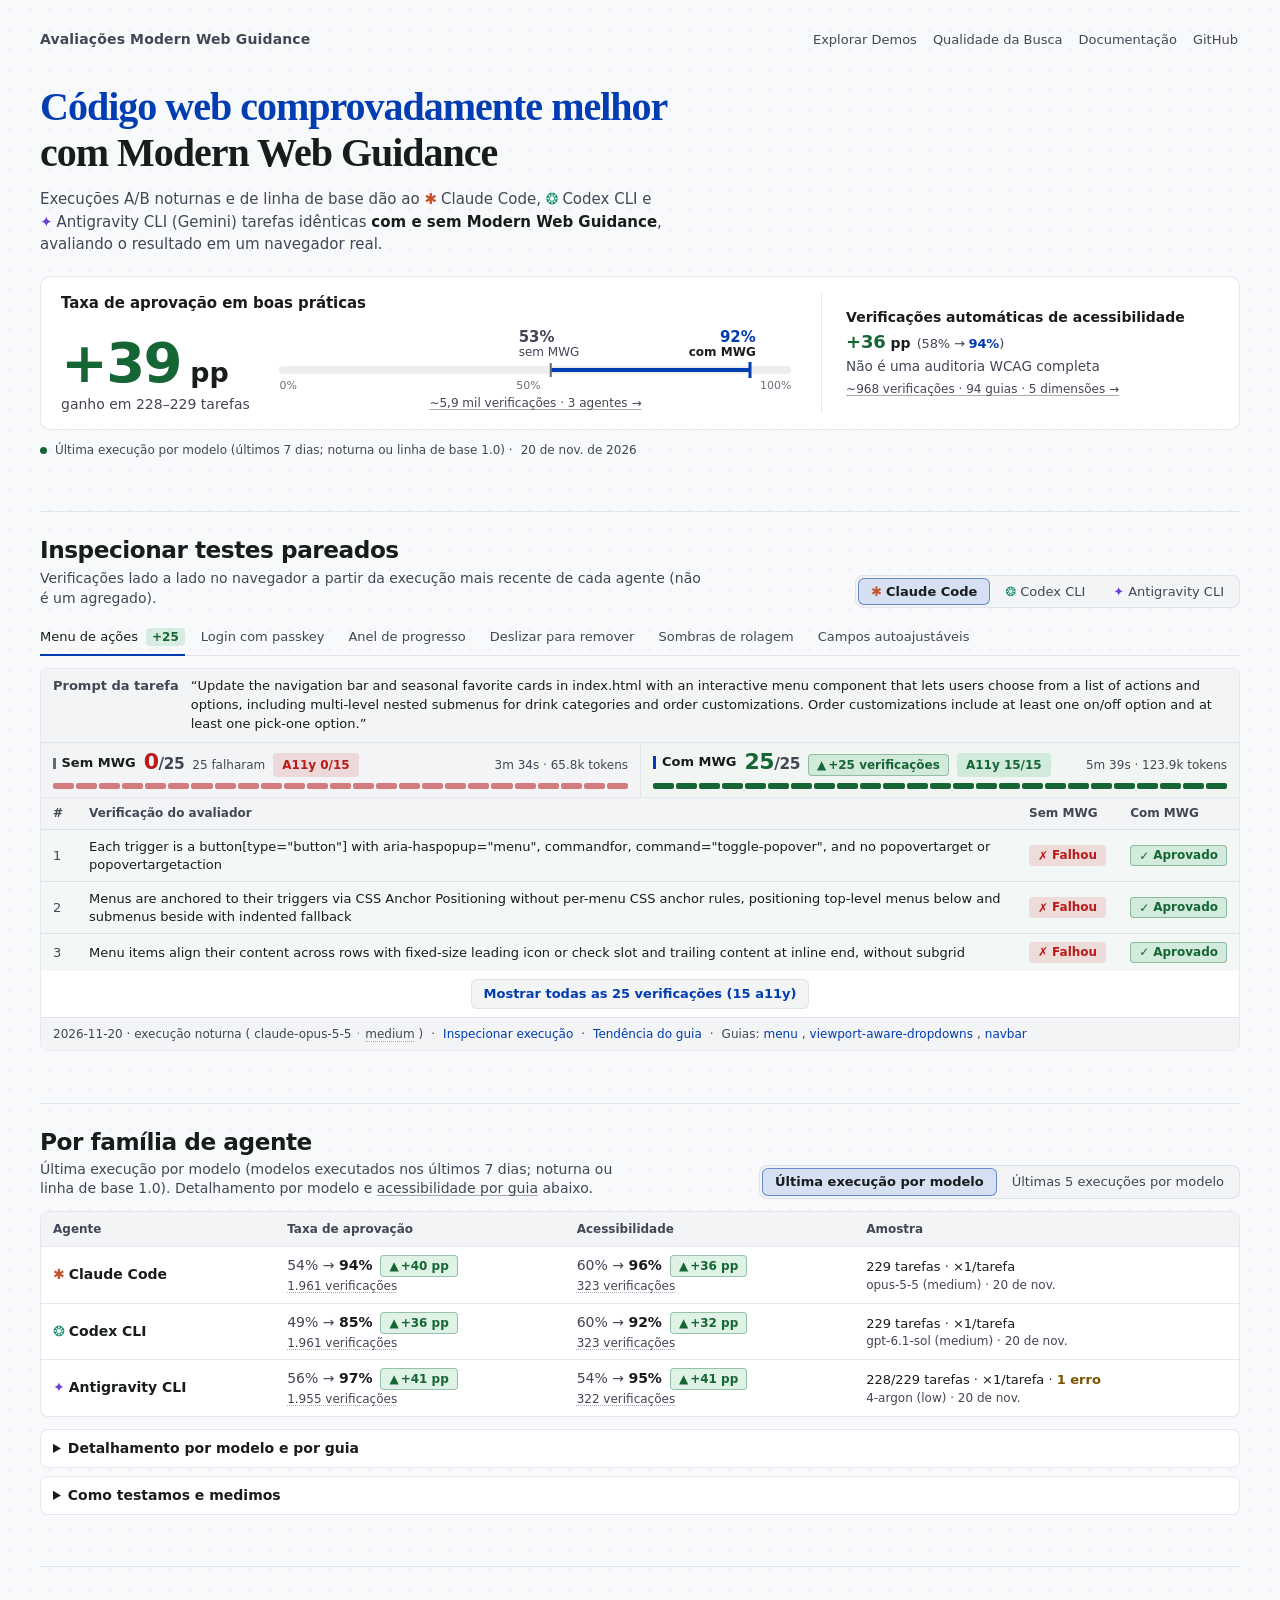
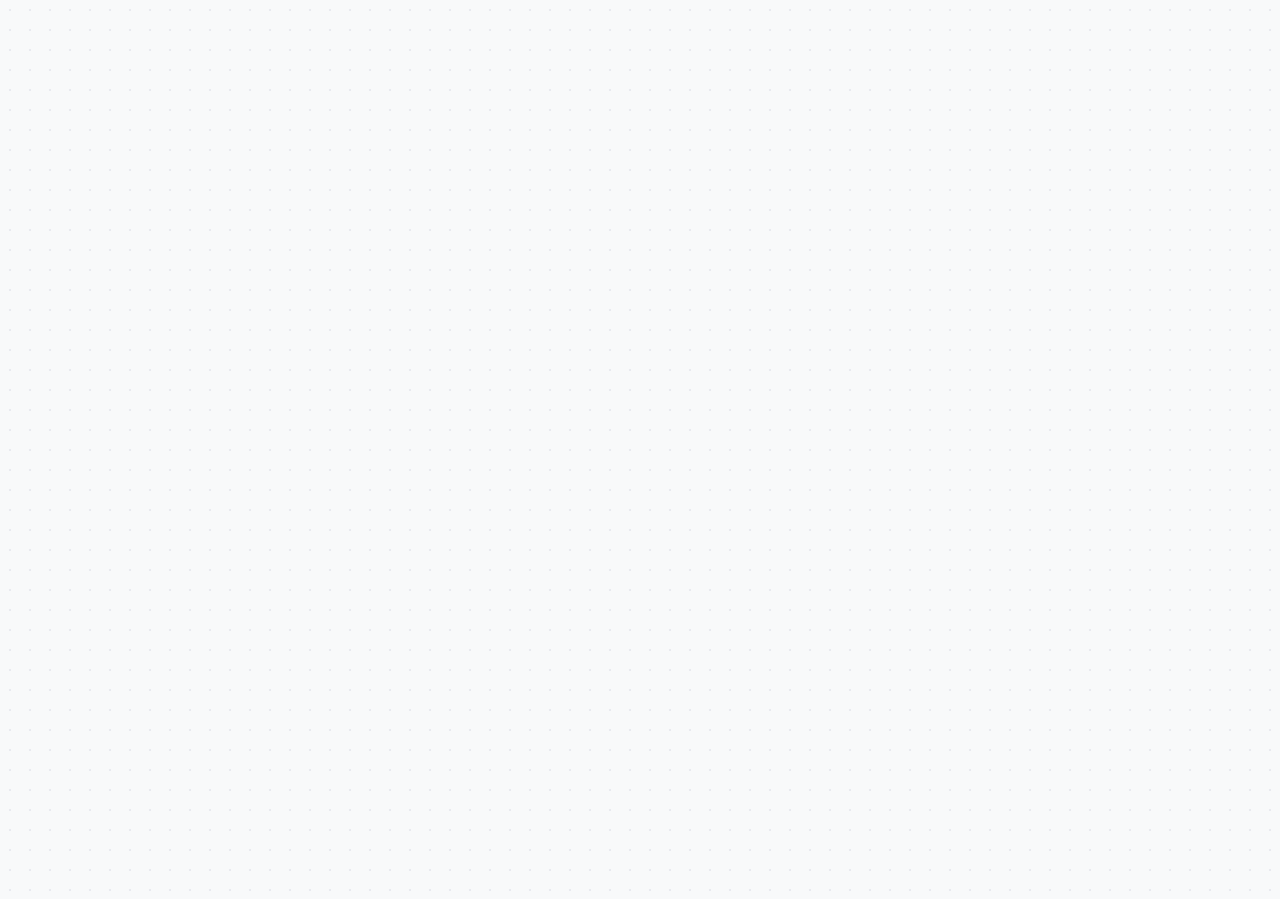
==== commit 582cefbc: "Updates" ====
--- a/index.html
+++ b/index.html
@@ -1,5 +1,5 @@
 <!DOCTYPE html>
-<html lang="en">
+<html lang="pt-BR">
 <head>
   <meta charset="UTF-8">
   <meta name="viewport" content="width=device-width, initial-scale=1.0">
@@ -8,23 +8,23 @@
   <meta name="color-scheme" content="light dark">
   <meta name="theme-color" content="#f8f9fa" media="(prefers-color-scheme: light)">
   <meta name="theme-color" content="#111418" media="(prefers-color-scheme: dark)">
-  <meta name="description" content="Modern Web Guidance Evaluation Dashboard: Compare guided vs. unguided AI coding agent pass rates, automated accessibility check pass rates, completion time, and token efficiency across benchmark jobs.">
-  <meta property="og:site_name" content="Modern Web Guidance Evals">
+  <meta name="description" content="Painel de Avaliações Modern Web Guidance: compare taxas de aprovação de agentes de código com IA guiados e sem guia, taxas de aprovação em verificações automáticas de acessibilidade, tempo de conclusão e eficiência de tokens em execuções de benchmark.">
+  <meta property="og:site_name" content="Avaliações Modern Web Guidance">
   <meta property="og:type" content="website">
-  <meta property="og:title" content="Modern Web Guidance Evals: Measurably better web code with Modern Web Guidance">
-  <meta property="og:description" content="Compare guided vs. unguided AI coding agent pass rates, automated accessibility check pass rates, completion time, and token efficiency across benchmark jobs.">
-  <meta property="og:url" content="https://googlechrome.github.io/modern-web-guidance-src/">
-  <meta property="og:image" content="https://googlechrome.github.io/modern-web-guidance-src/og-image.png">
+  <meta property="og:title" content="Avaliações Modern Web Guidance: Código web comprovadamente melhor com Modern Web Guidance">
+  <meta property="og:description" content="Compare taxas de aprovação de agentes de código com IA guiados e sem guia, taxas de aprovação em verificações automáticas de acessibilidade, tempo de conclusão e eficiência de tokens em execuções de benchmark.">
+  <meta property="og:url" content="https://theobarros22.github.io/modern-web-guidance-src/">
+  <meta property="og:image" content="https://theobarros22.github.io/modern-web-guidance-src/og-image.png">
   <meta property="og:image:type" content="image/png">
   <meta property="og:image:width" content="2400">
   <meta property="og:image:height" content="1260">
-  <meta property="og:image:alt" content="Modern Web Guidance Evals: Lantern logo beside a dumbbell chart illustrating paired A/B pass-rate lift with Modern Web Guidance across Claude Code, Codex CLI, and Antigravity CLI.">
+  <meta property="og:image:alt" content="Avaliações Modern Web Guidance: logotipo de lanterna ao lado de um gráfico halter ilustrando o ganho pareado A/B na taxa de aprovação com Modern Web Guidance no Claude Code, Codex CLI e Antigravity CLI.">
   <meta name="twitter:card" content="summary_large_image">
-  <meta name="twitter:title" content="Modern Web Guidance Evals: Measurably better web code with Modern Web Guidance">
-  <meta name="twitter:description" content="Compare guided vs. unguided AI coding agent pass rates, automated accessibility check pass rates, completion time, and token efficiency across benchmark jobs.">
-  <meta name="twitter:image" content="https://googlechrome.github.io/modern-web-guidance-src/og-image.png">
-  <meta name="twitter:image:alt" content="Modern Web Guidance Evals: Lantern logo beside a dumbbell chart illustrating paired A/B pass-rate lift with Modern Web Guidance across Claude Code, Codex CLI, and Antigravity CLI.">
-  <title>Modern Web Guidance Evals: Measurably better web code with Modern Web Guidance</title>
+  <meta name="twitter:title" content="Avaliações Modern Web Guidance: Código web comprovadamente melhor com Modern Web Guidance">
+  <meta name="twitter:description" content="Compare taxas de aprovação de agentes de código com IA guiados e sem guia, taxas de aprovação em verificações automáticas de acessibilidade, tempo de conclusão e eficiência de tokens em execuções de benchmark.">
+  <meta name="twitter:image" content="https://theobarros22.github.io/modern-web-guidance-src/og-image.png">
+  <meta name="twitter:image:alt" content="Avaliações Modern Web Guidance: logotipo de lanterna ao lado de um gráfico halter ilustrando o ganho pareado A/B na taxa de aprovação com Modern Web Guidance no Claude Code, Codex CLI e Antigravity CLI.">
+  <title>Avaliações Modern Web Guidance: Código web comprovadamente melhor com Modern Web Guidance</title>
   <link rel="icon" type="image/svg+xml" href="favicon.svg">
   <link rel="preconnect" href="https://storage.googleapis.com" crossorigin>
   <link rel="stylesheet" href="dashboard.css">
@@ -36,74 +36,74 @@
 <body>
   <div class="landing-container">
     <header class="header-nav">
-      <a href="#main-content" class="skip-link visually-hidden">Skip to main content</a>
+      <a href="#main-content" class="skip-link visually-hidden">Pular para o conteúdo principal</a>
       <div>
-        <h1 class="landing-title">Modern Web Guidance Evals</h1>
+        <h1 class="landing-title">Avaliações Modern Web Guidance</h1>
       </div>
       <div class="header-actions">
-        <nav class="header-links" aria-label="Project links">
-          <a href="demos/" class="header-link">Browse Demos</a>
-          <a href="search/" class="header-link">Search Quality</a>
-          <a href="https://developer.chrome.com/docs/modern-web-guidance" class="header-link" rel="noopener">Docs</a>
-          <a href="https://github.com/GoogleChrome/modern-web-guidance-src" class="header-link" rel="noopener">GitHub</a>
+        <nav class="header-links" aria-label="Links do projeto">
+          <a href="demos/" class="header-link">Explorar Demos</a>
+          <a href="search/" class="header-link">Qualidade da Busca</a>
+          <a href="https://developer.chrome.com/docs/modern-web-guidance" class="header-link" rel="noopener">Documentação</a>
+          <a href="https://github.com/theobarros22/modern-web-guidance-src" class="header-link" rel="noopener">GitHub</a>
         </nav>
-        <button id="auth-btn" class="secondary-btn" type="button" style="display: none;" aria-label="Sign in with Google">
-          Sign in<span class="auth-btn-long"> with Google</span>
+        <button id="auth-btn" class="secondary-btn" type="button" style="display: none;" aria-label="Entrar com Google">
+          Entrar<span class="auth-btn-long"> com Google</span>
         </button>
       </div>
     </header>
     <main id="main-content" tabindex="-1">
       <section id="hero" class="hero" aria-labelledby="hero-heading" aria-busy="true">
         <div class="hero-top">
-          <h2 id="hero-heading" class="hero-heading"><span class="hero-accent">Measurably better web code</span> with Modern Web Guidance</h2>
+          <h2 id="hero-heading" class="hero-heading"><span class="hero-accent">Código web comprovadamente melhor</span> com Modern Web Guidance</h2>
           <p class="hero-lede">
-            Nightly and baseline A/B jobs give <span id="hero-lede-agents"><span class="agent-badge claude" aria-hidden="true">✱</span>Claude Code, <span class="agent-badge openai" aria-hidden="true">❂</span>Codex CLI, and <span class="agent-badge gemini" aria-hidden="true">✦</span>Antigravity CLI</span> identical tasks <strong>with and without Modern Web Guidance</strong>, grading output in a real browser.
+            Execuções A/B noturnas e de linha de base dão ao <span id="hero-lede-agents"><span class="agent-badge claude" aria-hidden="true">✱</span>Claude Code, <span class="agent-badge openai" aria-hidden="true">❂</span>Codex CLI e <span class="agent-badge gemini" aria-hidden="true">✦</span>Antigravity CLI</span> tarefas idênticas <strong>com e sem Modern Web Guidance</strong>, avaliando o resultado em um navegador real.
           </p>
         </div>
         <p id="hero-live" class="visually-hidden" role="status" aria-live="polite"></p>
         <div id="hero-status" class="hero-status" hidden>
           <span id="hero-status-text"></span>
-          <button id="hero-auth-btn" class="primary-btn" type="button" hidden>Sign in with Google</button>
-        </div>
-        <ul id="hero-takeaways" class="hero-takeaways" role="list" aria-label="Headline results">
+          <button id="hero-auth-btn" class="primary-btn" type="button" hidden>Entrar com Google</button>
+        </div>
+        <ul id="hero-takeaways" class="hero-takeaways" role="list" aria-label="Resultados principais">
           <li class="takeaway takeaway-primary" data-metric="overall">
-            <h3 class="takeaway-label">Best-practice pass rate</h3>
+            <h3 class="takeaway-label">Taxa de aprovação em boas práticas</h3>
             <p class="takeaway-figure">…</p>
-            <p class="takeaway-statement">pass-rate lift</p>
-            <p class="takeaway-qualifier">Loading…</p>
+            <p class="takeaway-statement">ganho na taxa de aprovação</p>
+            <p class="takeaway-qualifier">Carregando…</p>
           </li>
           <li class="takeaway takeaway-secondary" data-metric="a11y">
-            <h3 class="takeaway-label">Automated accessibility checks</h3>
+            <h3 class="takeaway-label">Verificações automáticas de acessibilidade</h3>
             <p class="takeaway-figure">…</p>
-            <p class="takeaway-statement">Not a full WCAG audit</p>
-            <p class="takeaway-qualifier">Loading…</p>
+            <p class="takeaway-statement">Não é uma auditoria WCAG completa</p>
+            <p class="takeaway-qualifier">Carregando…</p>
           </li>
         </ul>
-        <p id="hero-eyebrow" class="hero-eyebrow">Latest jobs per model · loading…</p>
+        <p id="hero-eyebrow" class="hero-eyebrow">Últimas execuções por modelo · carregando…</p>
       </section>
       <section id="ab-spotlight" class="ab-spotlight page-section" aria-labelledby="ab-spotlight-heading" aria-busy="true">
         <div class="ab-spotlight-header">
           <div class="ab-spotlight-titles">
-            <h2 id="ab-spotlight-heading" class="ab-spotlight-heading section-heading">Inspect paired trials</h2>
-            <p class="ab-spotlight-sub">Side-by-side browser checks from the latest job per agent (not an aggregate).</p>
+            <h2 id="ab-spotlight-heading" class="ab-spotlight-heading section-heading">Inspecionar testes pareados</h2>
+            <p class="ab-spotlight-sub">Verificações lado a lado no navegador a partir da execução mais recente de cada agente (não é um agregado).</p>
           </div>
           <div class="ab-toolbar-controls">
             <fieldset id="ab-agent-pills" class="ab-agent-pills" aria-controls="ab-comparison-frame">
-              <legend class="visually-hidden">Select coding agent</legend>
+              <legend class="visually-hidden">Selecionar agente de código</legend>
             </fieldset>
           </div>
         </div>
         <fieldset id="ab-task-pills" class="ab-task-pills" aria-controls="ab-comparison-frame">
-          <legend class="visually-hidden">Select evaluation task</legend>
+          <legend class="visually-hidden">Selecionar tarefa de avaliação</legend>
         </fieldset>
         <div id="ab-comparison-frame" class="ab-comparison-frame">
           <div class="ab-prompt-banner">
-            <span class="ab-prompt-kicker">Task prompt</span>
-            <p id="ab-prompt-text" class="ab-prompt-text">Loading task prompt…</p>
+            <span class="ab-prompt-kicker">Prompt da tarefa</span>
+            <p id="ab-prompt-text" class="ab-prompt-text">Carregando prompt da tarefa…</p>
           </div>
           <div class="ab-scorecard-grid">
-            <div id="ab-score-unguided" class="ab-score-card unguided" role="region" aria-label="Unguided trial evaluation result"></div>
-            <div id="ab-score-guided" class="ab-score-card guided" role="region" aria-label="Guided trial evaluation result"></div>
+            <div id="ab-score-unguided" class="ab-score-card unguided" role="region" aria-label="Resultado da avaliação do teste sem guia"></div>
+            <div id="ab-score-guided" class="ab-score-card guided" role="region" aria-label="Resultado da avaliação do teste guiado"></div>
           </div>
           <div id="ab-checks-content"></div>
           <div class="ab-frame-footer">
@@ -114,88 +114,88 @@
       <section id="agents-section" class="hero-agents page-section" aria-labelledby="agents-heading">
         <div class="hero-agents-header">
           <div class="hero-agents-intro">
-            <h2 id="agents-heading" class="hero-agents-heading section-heading">By agent family</h2>
-            <p class="hero-agents-note"><span id="hero-agents-window-note">Latest job per model (models run in the last 7 days; nightly or 1.0 baseline).</span> Model and <a href="#a11y-guides" class="takeaway-action-link" data-open-guides="a11y">per-guide accessibility breakdowns</a> below.</p>
+            <h2 id="agents-heading" class="hero-agents-heading section-heading">Por família de agente</h2>
+            <p class="hero-agents-note"><span id="hero-agents-window-note">Execução mais recente por modelo (modelos executados nos últimos 7 dias; noturna ou linha de base 1.0).</span> Detalhamento por modelo e <a href="#a11y-guides" class="takeaway-action-link" data-open-guides="a11y">acessibilidade por guia</a> abaixo.</p>
           </div>
           <fieldset id="agents-window-toggle" class="window-pill-toggle" hidden>
-            <legend class="visually-hidden">Agent summary window</legend>
-            <label class="window-pill-btn"><input type="radio" name="agents-window" value="1" checked>Latest job per model</label>
-            <label class="window-pill-btn"><input type="radio" name="agents-window" value="5" id="agents-window-multi"><span id="agents-window-multi-label">Last 5 jobs per model</span></label>
+            <legend class="visually-hidden">Janela do resumo de agentes</legend>
+            <label class="window-pill-btn"><input type="radio" name="agents-window" value="1" checked>Última execução por modelo</label>
+            <label class="window-pill-btn"><input type="radio" name="agents-window" value="5" id="agents-window-multi"><span id="agents-window-multi-label">Últimas 5 execuções por modelo</span></label>
           </fieldset>
         </div>
         <div class="agent-table-wrap" tabindex="0" role="region" aria-labelledby="agent-table-caption">
           <table class="agent-table">
-            <caption id="agent-table-caption" class="visually-hidden">Latest job per model by agent family. Unguided → guided.</caption>
+            <caption id="agent-table-caption" class="visually-hidden">Última execução por modelo por família de agente. Sem guia → guiado.</caption>
             <thead>
               <tr>
-                <th scope="col">Agent</th>
-                <th scope="col">Pass rate</th>
-                <th scope="col">Accessibility</th>
-                <th scope="col">Sample</th>
+                <th scope="col">Agente</th>
+                <th scope="col">Taxa de aprovação</th>
+                <th scope="col">Acessibilidade</th>
+                <th scope="col">Amostra</th>
               </tr>
             </thead>
             <tbody id="agent-table-body">
-              <tr><th scope="row">Loading…</th><td data-label="Pass rate">—</td><td data-label="Accessibility">—</td><td data-label="Sample">—</td></tr>
+              <tr><th scope="row">Carregando…</th><td data-label="Pass rate">—</td><td data-label="Accessibility">—</td><td data-label="Sample">—</td></tr>
             </tbody>
           </table>
         </div>
         <div class="hero-drawers">
           <details class="insights-drawer" id="breakdowns">
-            <summary class="insights-summary">Breakdowns by model and guide</summary>
+            <summary class="insights-summary">Detalhamento por modelo e por guia</summary>
             <div class="insights-controls">
               <div class="insights-window">
-                <label for="insights-limit-input">Last</label>
+                <label for="insights-limit-input">Últimos</label>
                 <input type="number" id="insights-limit-input" value="5" min="1" max="365" autocomplete="off">
-                <span>days</span>
-                <label class="toggle-label" for="insights-show-all-check"><input type="checkbox" id="insights-show-all-check"> All jobs</label>
+                <span>dias</span>
+                <label class="toggle-label" for="insights-show-all-check"><input type="checkbox" id="insights-show-all-check"> Todas as execuções</label>
               </div>
               <fieldset class="metric-mode-toggle">
-                <legend class="visually-hidden">Comparison check scope</legend>
-                <label id="insights-mode-all" class="metric-mode-btn"><input type="radio" name="insights-mode" value="all" checked>All checks</label>
-                <label id="insights-mode-a11y" class="metric-mode-btn"><input type="radio" name="insights-mode" value="a11y">Accessibility checks</label>
+                <legend class="visually-hidden">Escopo das verificações de comparação</legend>
+                <label id="insights-mode-all" class="metric-mode-btn"><input type="radio" name="insights-mode" value="all" checked>Todas as verificações</label>
+                <label id="insights-mode-a11y" class="metric-mode-btn"><input type="radio" name="insights-mode" value="a11y">Verificações de acessibilidade</label>
               </fieldset>
             </div>
             <div id="insights-container" class="insights-grid"></div>
           </details>
           <details class="hero-method" id="hero-method">
-            <summary>How we test &amp; measure</summary>
+            <summary>Como testamos e medimos</summary>
             <div class="hero-method-body">
               <dl>
                 <div class="method-item">
-                  <dt>Controlled A/B tasks</dt>
-                  <dd>Each task pairs a starter web app with a feature prompt (for example, "add search-term highlighting"). Every agent, model, and prompt runs twice: once <strong>without MWG</strong> and once <strong>with MWG</strong> installed as a skill.</dd>
-                </div>
-                <div class="method-item">
-                  <dt>Grading &amp; pass rate</dt>
-                  <dd>Playwright opens the finished app in a real browser and checks the DOM, styles, and source against each requirement. Pass rate is checks passed divided by checks run (trials that encounter an infrastructure error or time out before grading are left out, along with their paired trial). Lift is shown in <strong>percentage points (pp)</strong>: 25% → 90% is +65 pp.</dd>
-                </div>
-                <div class="method-item">
-                  <dt>Do graders penalize valid alternative code in "Without MWG"?</dt>
-                  <dd>Graders assert rendered browser behavior and spec-compliant accessibility semantics (such as computed roles, focus movement, and keyboard interaction) rather than guide-specific variable names or markup structure. When an audit finds a grader that rejects a valid alternative implementation, we broaden the check in the <a href="https://github.com/GoogleChrome/modern-web-guidance-src" rel="noopener">open-source repository</a> and re-score the job.</dd>
-                </div>
-                <div class="method-item">
-                  <dt>Why isn't "With MWG" 100%?</dt>
-                  <dd>Task prompts never mention MWG, so the agent has to recognize when a guide applies and follow every detail. Misses come from skipped steps (such as an older-browser fallback), missed guide lookups (see <a href="search/">Search Quality</a>), or strict grader edge cases.</dd>
-                </div>
-                <div class="method-item">
-                  <dt>Automated accessibility checks</dt>
-                  <dd>Pass rate across automated browser checks verifying foundational platform mechanics across five dimensions: keyboard support, focus and <code>inert</code>, <code>prefers-reduced-motion</code> and contrast, ARIA roles and states, and form labels. Automated checks catch common AI omissions in code but only cover a subset of accessibility requirements—they do not measure full WCAG compliance or replace manual and assistive-technology testing.</dd>
-                </div>
-                <div class="method-item">
-                  <dt>Task duration</dt>
-                  <dd>Median coding time per task, excluding browser grading. Reported per agent because CLIs run differently.</dd>
-                </div>
-                <div class="method-item">
-                  <dt>Token usage (uncached)</dt>
-                  <dd>Multi-step agents re-send cached conversation history on every turn, inflating raw totals. We report <strong>uncached tokens</strong> (<code>total − cached</code>) to measure new input and output per task.</dd>
-                </div>
-                <div class="method-item">
-                  <dt>Canonical benchmark jobs (nightly &amp; 1.0 baseline)</dt>
-                  <dd>Automated nightly jobs (<code>nightly-&lt;date&gt;-&lt;agent&gt;</code>) and curated 1.0 baseline evaluations run the full task set. Headline numbers pool the <span id="method-recent-n">latest job per model</span> across agent families for models run in the last 7 days<span id="method-agents"></span>.</dd>
-                </div>
-                <div class="method-item">
-                  <dt>Open-source benchmark</dt>
-                  <dd>Guides, base apps, prompts, and Playwright graders live in <a href="https://github.com/GoogleChrome/modern-web-guidance-src" rel="noopener">GoogleChrome/modern-web-guidance-src</a>.</dd>
+                  <dt>Tarefas A/B controladas</dt>
+                  <dd>Cada tarefa combina um aplicativo web inicial com um prompt de funcionalidade (por exemplo, "adicionar destaque de termos de busca"). Cada agente, modelo e prompt é executado duas vezes: uma <strong>sem MWG</strong> e outra <strong>com MWG</strong> instalado como uma skill.</dd>
+                </div>
+                <div class="method-item">
+                  <dt>Avaliação e taxa de aprovação</dt>
+                  <dd>O Playwright abre o aplicativo finalizado em um navegador real e verifica o DOM, os estilos e o código-fonte em relação a cada requisito. A taxa de aprovação é o total de verificações aprovadas dividido pelas verificações executadas (testes que encontram erro de infraestrutura ou excedem o tempo limite antes da avaliação são excluídos, junto com seu teste pareado). O ganho é mostrado em <strong>pontos percentuais (pp)</strong>: 25% → 90% equivale a +65 pp.</dd>
+                </div>
+                <div class="method-item">
+                  <dt>Os avaliadores penalizam código alternativo válido em "Sem MWG"?</dt>
+                  <dd>Os avaliadores verificam o comportamento renderizado no navegador e a semântica de acessibilidade conforme as especificações (como papéis computados, movimentação de foco e interação por teclado), e não nomes de variáveis ou estrutura de marcação específicos de um guia. Quando uma auditoria identifica um avaliador que rejeita uma implementação alternativa válida, ampliamos a verificação no <a href="https://github.com/GoogleChrome/modern-web-guidance-src" rel="noopener">repositório de código aberto</a> e reavaliamos a execução.</dd>
+                </div>
+                <div class="method-item">
+                  <dt>Por que "Com MWG" não atinge 100%?</dt>
+                  <dd>Os prompts das tarefas nunca mencionam MWG, portanto o agente precisa reconhecer quando um guia se aplica e seguir todos os detalhes. As falhas vêm de etapas ignoradas (como um fallback para navegadores mais antigos), consultas de guia não realizadas (veja <a href="search/">Qualidade da Busca</a>) ou casos extremos rigorosos do avaliador.</dd>
+                </div>
+                <div class="method-item">
+                  <dt>Verificações automáticas de acessibilidade</dt>
+                  <dd>Taxa de aprovação em verificações automáticas no navegador que validam mecanismos fundamentais da plataforma em cinco dimensões: suporte a teclado, foco e <code>inert</code>, <code>prefers-reduced-motion</code> e contraste, papéis e estados ARIA, e rótulos de formulário. Verificações automáticas capturam omissões comuns de IA no código, mas cobrem apenas um subconjunto dos requisitos de acessibilidade — elas não medem conformidade completa com a WCAG nem substituem testes manuais e com tecnologias assistivas.</dd>
+                </div>
+                <div class="method-item">
+                  <dt>Duração da tarefa</dt>
+                  <dd>Tempo mediano de codificação por tarefa, excluindo a avaliação no navegador. Informado por agente porque as CLIs operam de formas diferentes.</dd>
+                </div>
+                <div class="method-item">
+                  <dt>Uso de tokens (sem cache)</dt>
+                  <dd>Agentes de múltiplas etapas reenviam o histórico de conversa em cache a cada turno, inflando os totais brutos. Informamos <strong>tokens sem cache</strong> (<code>total − em cache</code>) para medir a entrada e saída novas por tarefa.</dd>
+                </div>
+                <div class="method-item">
+                  <dt>Execuções canônicas de benchmark (noturnas e linha de base 1.0)</dt>
+                  <dd>Execuções noturnas automatizadas (<code>nightly-&lt;date&gt;-&lt;agent&gt;</code>) e avaliações curadas de linha de base 1.0 executam o conjunto completo de tarefas. Os números principais reúnem <span id="method-recent-n">a última execução por modelo</span> entre famílias de agentes para modelos executados nos últimos 7 dias<span id="method-agents"></span>.</dd>
+                </div>
+                <div class="method-item">
+                  <dt>Benchmark de código aberto</dt>
+                  <dd>Guias, aplicativos base, prompts e avaliadores Playwright estão em <a href="https://github.com/GoogleChrome/modern-web-guidance-src" rel="noopener">GoogleChrome/modern-web-guidance-src</a>.</dd>
                 </div>
               </dl>
             </div>
@@ -206,60 +206,60 @@
       <section id="browse-section" class="browse-section page-section" aria-labelledby="browse-heading">
         <div class="browse-header">
           <div class="browse-intro">
-            <h2 id="browse-heading" class="browse-title section-heading">Browse all jobs</h2>
-            <p class="browse-subtitle">Select a job for per-task diffs and logs.</p>
+            <h2 id="browse-heading" class="browse-title section-heading">Explorar todas as execuções</h2>
+            <p class="browse-subtitle">Selecione uma execução para ver diffs e logs por tarefa.</p>
           </div>
           <div class="browse-controls">
             <p class="runs-metric-pill" aria-hidden="true">
-              <span class="runs-metric-item unguided"><span class="legend-dot unguided"></span>Unguided</span>
+              <span class="runs-metric-item unguided"><span class="legend-dot unguided"></span>Sem guia</span>
               <span class="runs-metric-arrow">→</span>
-              <strong class="runs-metric-item guided"><span class="legend-dot guided"></span>Guided</strong>
+              <strong class="runs-metric-item guided"><span class="legend-dot guided"></span>Guiado</strong>
             </p>
             <label class="toggle-label" for="scheduled-only-check" id="scheduled-only-label">
               <input type="checkbox" id="scheduled-only-check" checked>
-              Scheduled only
+              Apenas agendadas
             </label>
-            <input type="search" id="filter-search" class="eval-filter-input" list="runs-filter-datalist" placeholder="Filter by ID, model, agent, or effort:high…" autocomplete="off" aria-label="Filter jobs by ID, model, agent, or effort">
+            <input type="search" id="filter-search" class="eval-filter-input" list="runs-filter-datalist" placeholder="Filtrar por ID, modelo, agente ou effort:high…" autocomplete="off" aria-label="Filtrar execuções por ID, modelo, agente ou effort">
             <datalist id="runs-filter-datalist"></datalist>
           </div>
         </div>
-        <div class="mobile-suites-controls" aria-label="Sort and filter jobs">
-          <label for="mobile-sort-select" class="visually-hidden">Sort jobs</label>
+        <div class="mobile-suites-controls" aria-label="Ordenar e filtrar execuções">
+          <label for="mobile-sort-select" class="visually-hidden">Ordenar execuções</label>
           <select id="mobile-sort-select" class="header-filter-select header-filter-select-left">
-            <option value="date:desc">Sort: Newest</option>
-            <option value="date:asc">Sort: Oldest</option>
-            <option value="uplift:desc">Sort: Pass-rate lift</option>
-            <option value="a11y:desc">Sort: A11y lift</option>
-            <option value="time:asc">Sort: Shortest duration</option>
-            <option value="tokens:asc">Sort: Fewest tokens</option>
+            <option value="date:desc">Ordenar: Mais recentes</option>
+            <option value="date:asc">Ordenar: Mais antigas</option>
+            <option value="uplift:desc">Ordenar: Ganho na aprovação</option>
+            <option value="a11y:desc">Ordenar: Ganho em A11y</option>
+            <option value="time:asc">Ordenar: Menor duração</option>
+            <option value="tokens:asc">Ordenar: Menos tokens</option>
           </select>
-          <label for="mobile-filter-agent" class="visually-hidden">Filter jobs by agent</label>
+          <label for="mobile-filter-agent" class="visually-hidden">Filtrar execuções por agente</label>
           <select id="mobile-filter-agent" class="header-filter-select header-filter-select-left">
-            <option value="all">All agents</option>
-            <optgroup label="Select agent" id="mobile-filter-agent-group"></optgroup>
+            <option value="all">Todos os agentes</option>
+            <optgroup label="Selecionar agente" id="mobile-filter-agent-group"></optgroup>
           </select>
         </div>
         <div class="suites-table-container">
           <table class="suites-table">
-            <caption class="visually-hidden">Evaluation jobs comparing unguided and guided results. Pass-rate change in percentage points (pp); duration and token change in %, lower is better.</caption>
+            <caption class="visually-hidden">Execuções de avaliação comparando resultados sem guia e guiados. Variação da taxa de aprovação em pontos percentuais (pp); variação de duração e tokens em %, quanto menor melhor.</caption>
             <thead>
               <tr>
-                <th scope="col" class="col-suite" aria-sort="descending"><button type="button" class="sort-btn" data-sort="date">Job &amp; date</button></th>
+                <th scope="col" class="col-suite" aria-sort="descending"><button type="button" class="sort-btn" data-sort="date">Execução e data</button></th>
                 <th scope="col" class="col-agent">
-                  <label for="filter-agent" class="visually-hidden">Filter by agent</label>
-                  <select id="filter-agent" class="header-filter-select header-filter-select-left"><option value="all">Agent</option><optgroup label="Select agent" id="filter-agent-group"></optgroup></select>
+                  <label for="filter-agent" class="visually-hidden">Filtrar por agente</label>
+                  <select id="filter-agent" class="header-filter-select header-filter-select-left"><option value="all">Agente</option><optgroup label="Selecionar agente" id="filter-agent-group"></optgroup></select>
                 </th>
                 <th scope="col" class="col-model">
-                  <label for="filter-model" class="visually-hidden">Filter by model</label>
-                  <select id="filter-model" class="header-filter-select header-filter-select-left"><option value="all">Model</option><optgroup label="Select model" id="filter-model-group"></optgroup></select>
+                  <label for="filter-model" class="visually-hidden">Filtrar por modelo</label>
+                  <select id="filter-model" class="header-filter-select header-filter-select-left"><option value="all">Modelo</option><optgroup label="Selecionar modelo" id="filter-model-group"></optgroup></select>
                 </th>
-                <th scope="col" class="col-metric"><button type="button" class="sort-btn" data-sort="uplift">Pass rate</button></th>
-                <th scope="col" class="col-metric"><button type="button" class="sort-btn" data-sort="a11y">A11y checks</button></th>
-                <th scope="col" class="col-metric"><button type="button" class="sort-btn" data-sort="time">Median duration</button></th>
-                <th scope="col" class="col-metric"><button type="button" class="sort-btn" data-sort="tokens">Median uncached tokens</button></th>
+                <th scope="col" class="col-metric"><button type="button" class="sort-btn" data-sort="uplift">Taxa de aprovação</button></th>
+                <th scope="col" class="col-metric"><button type="button" class="sort-btn" data-sort="a11y">Verificações A11y</button></th>
+                <th scope="col" class="col-metric"><button type="button" class="sort-btn" data-sort="time">Duração mediana</button></th>
+                <th scope="col" class="col-metric"><button type="button" class="sort-btn" data-sort="tokens">Tokens sem cache (mediana)</button></th>
                 <th scope="col" id="header-source">
-                  <label for="filter-source" class="visually-hidden">Filter by source</label>
-                  <select id="filter-source" class="header-filter-select"><option value="all">Source</option><optgroup label="Select source"><option value="local">Local</option><option value="remote">Remote</option></optgroup></select>
+                  <label for="filter-source" class="visually-hidden">Filtrar por origem</label>
+                  <select id="filter-source" class="header-filter-select"><option value="all">Origem</option><optgroup label="Selecionar origem"><option value="local">Local</option><option value="remote">Remota</option></optgroup></select>
                 </th>
               </tr>
             </thead>
@@ -270,15 +270,15 @@
       </section>
 
       <div id="empty-state" class="empty-state" hidden>
-        <p>No evaluation jobs found yet. Run an evaluation to get started.</p>
+        <p>Nenhuma execução de avaliação encontrada ainda. Execute uma avaliação para começar.</p>
       </div>
     </main>
 
     <footer class="site-legal-footer">
-      <nav aria-label="Legal and privacy links" class="site-legal-nav">
-        <a href="https://policies.google.com/privacy" class="site-legal-link" rel="noopener">Privacy</a>
+      <nav aria-label="Links legais e de privacidade" class="site-legal-nav">
+        <a href="https://policies.google.com/privacy" class="site-legal-link" rel="noopener">Privacidade</a>
         <span class="site-legal-sep" aria-hidden="true">·</span>
-        <a href="https://policies.google.com/terms" class="site-legal-link" rel="noopener">Terms</a>
+        <a href="https://policies.google.com/terms" class="site-legal-link" rel="noopener">Termos</a>
       </nav>
     </footer>
   </div>
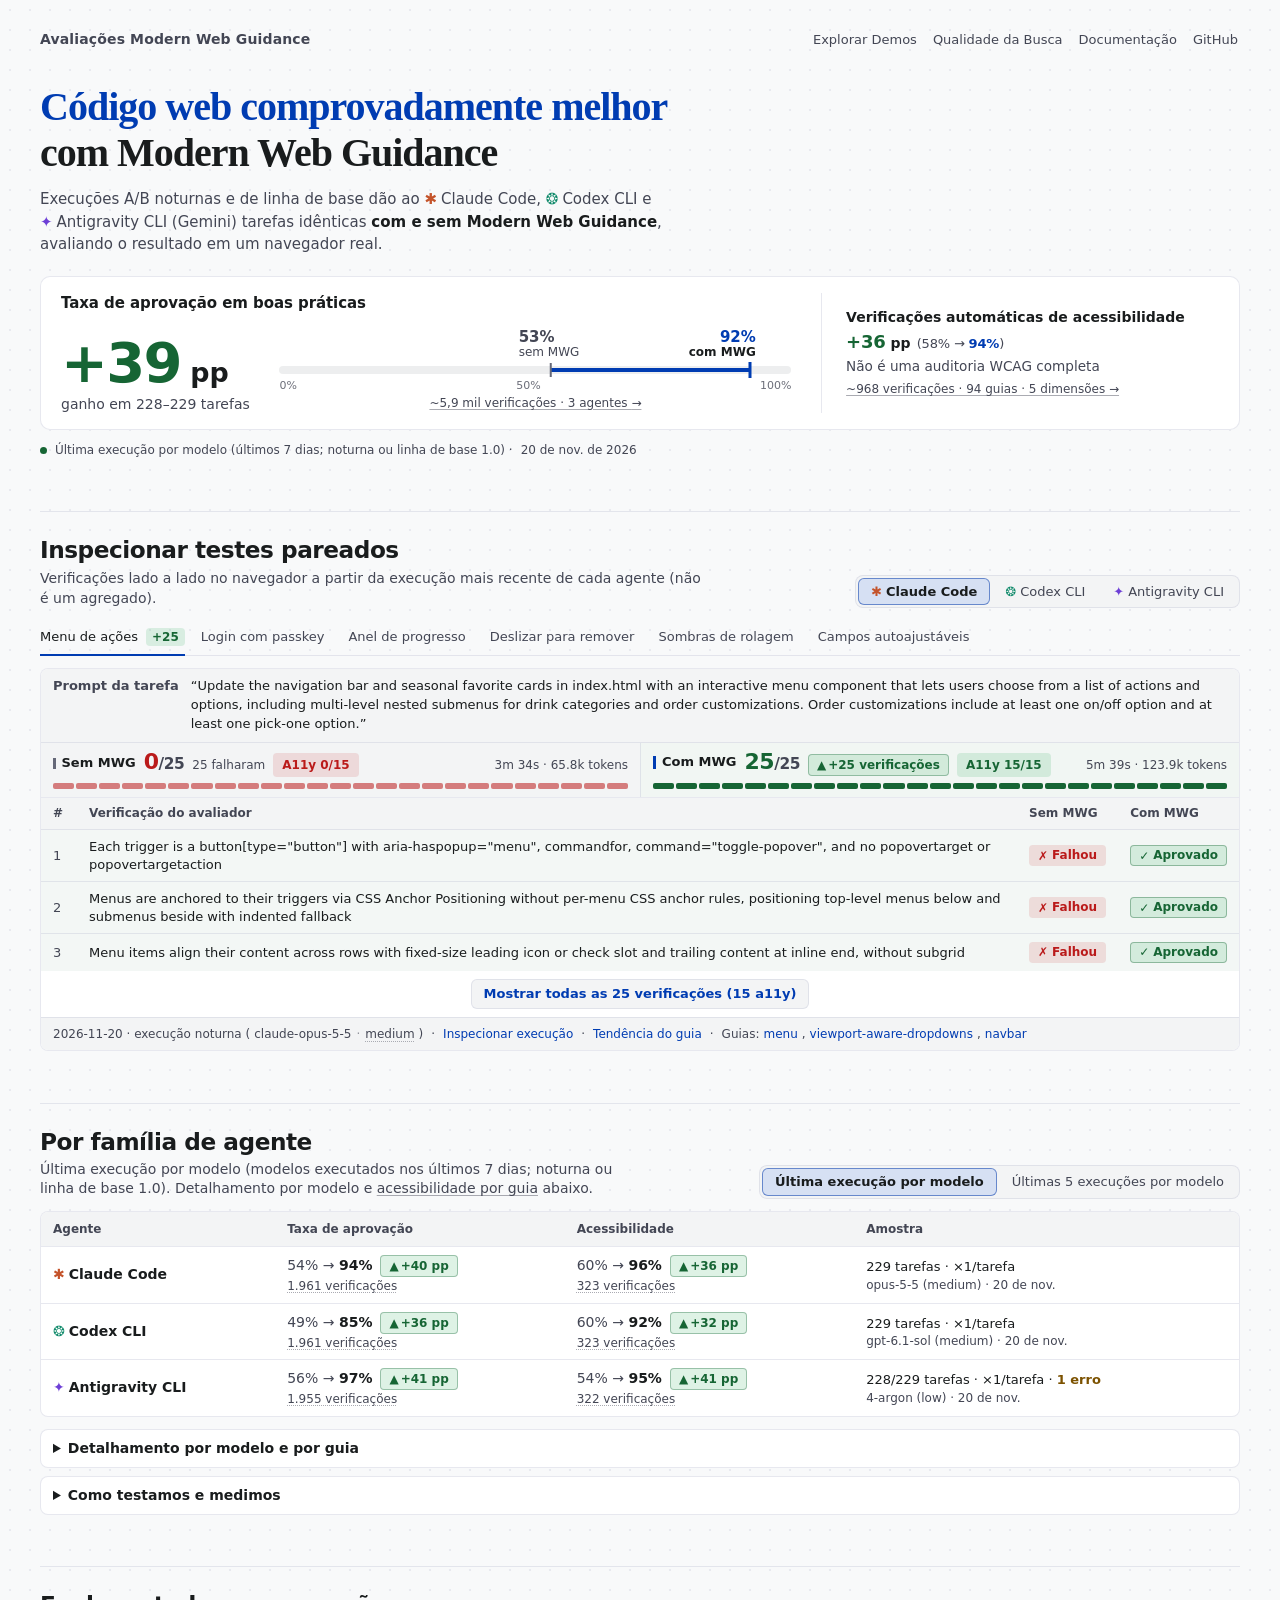
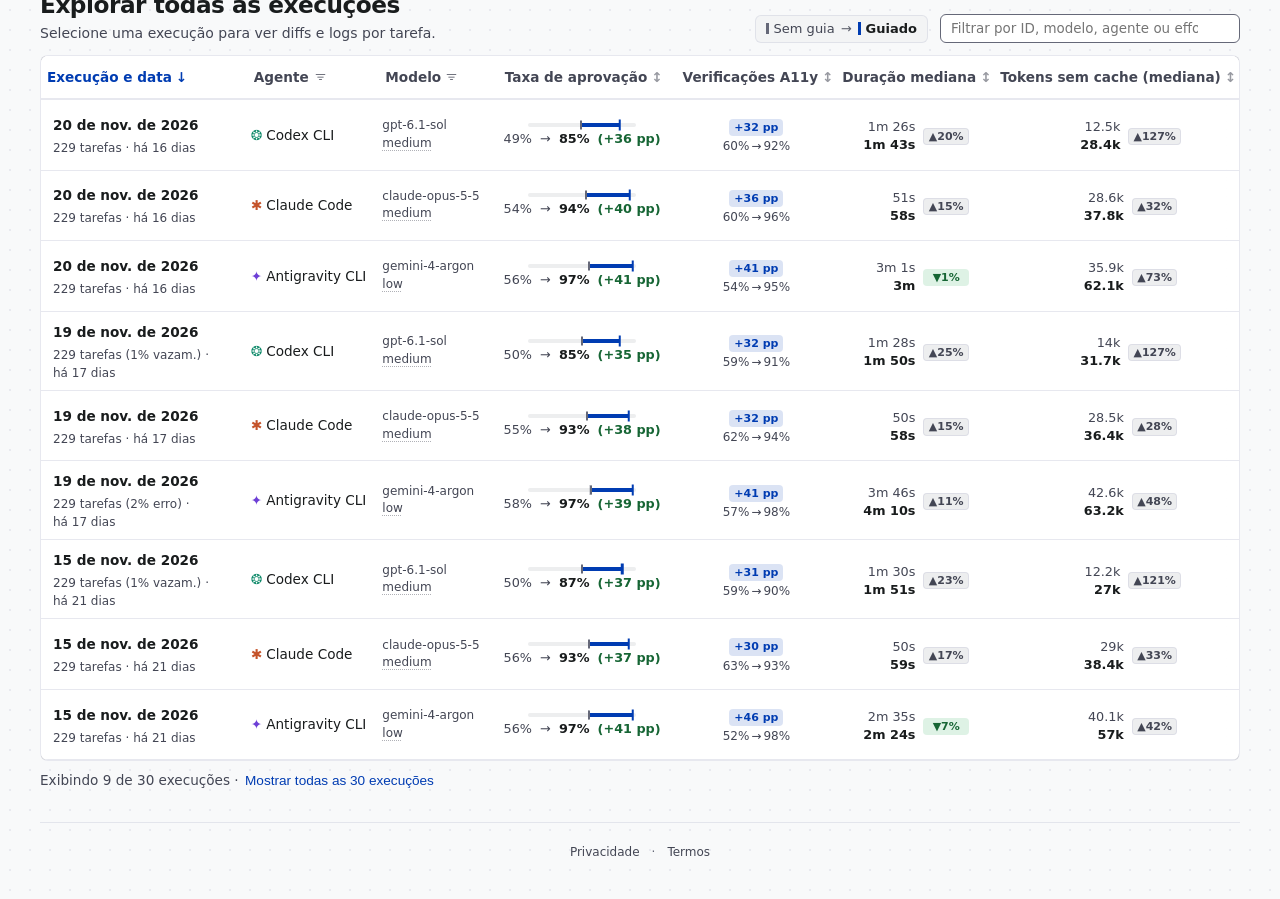
==== commit 8d995fcb: "Updates" ====
--- a/index.html
+++ b/index.html
@@ -219,7 +219,7 @@
               <input type="checkbox" id="scheduled-only-check" checked>
               Apenas agendadas
             </label>
-            <input type="search" id="filter-search" class="eval-filter-input" list="runs-filter-datalist" placeholder="Filtrar por ID, modelo, agente ou effort:high…" autocomplete="off" aria-label="Filtrar execuções por ID, modelo, agente ou effort">
+            <input type="search" id="filter-search" class="eval-filter-input" list="runs-filter-datalist" placeholder="Filtrar por ID, modelo, agente ou effort:high…" autocomplete="off" aria-label="Filtrar execuções por ID, modelo, agente ou esforço">
             <datalist id="runs-filter-datalist"></datalist>
           </div>
         </div>
--- a/landing.css
+++ b/landing.css
@@ -396,7 +396,7 @@
 .suites-table thead { display: none; }
 .suites-table tr { margin: 8px; border: 1px solid var(--border-color); border-radius: 8px; overflow: hidden; }
 .suites-table tbody th { position: static; min-width: 0; background: var(--color-surface-container-low); }
-.suites-table { --label-2: "Agent"; --label-3: "Model"; --label-4: "Pass rate"; --label-5: "A11y checks"; --label-6: "Median duration"; --label-7: "Median uncached tokens"; --label-8: "Source"; }
+.suites-table { --label-2: "Agente"; --label-3: "Modelo"; --label-4: "Taxa de aprovação"; --label-5: "Verificações A11y"; --label-6: "Duração mediana"; --label-7: "Tokens sem cache (mediana)"; --label-8: "Origem"; }
 .suites-table td { display: flex; justify-content: space-between; align-items: center; gap: 12px; padding: 8px 12px; width: auto; min-inline-size: 0; text-align: right; }
 .suites-table td::before { font-weight: 600; color: var(--text-secondary); text-align: left; flex-shrink: 0; }
 .suites-table.hide-source td:nth-child(8) { display: none; }
--- a/hero.css
+++ b/hero.css
@@ -102,7 +102,7 @@
 .agent-table tr + tr { border-block-start: 1px solid var(--color-outline-variant); }
 .agent-table th, .agent-table td { border-block-start: 0; }
 .agent-table tbody th { padding-block-end: var(--space-1); background: var(--color-surface-container-low); white-space: normal; }
-.agent-table { --agent-col-2: "Pass rate"; --agent-col-3: "Accessibility"; --agent-col-4: "Sample"; }
+.agent-table { --agent-col-2: "Taxa de aprovação"; --agent-col-3: "Acessibilidade"; --agent-col-4: "Amostra"; }
 .agent-table td { display: flex; flex-wrap: nowrap; justify-content: space-between; align-items: flex-start; gap: var(--space-2); padding-block: var(--space-2); }
 .agent-table .metric-main { flex-wrap: wrap; justify-content: flex-end; }
 .agent-cell-stack { align-items: flex-end; text-align: end; }
